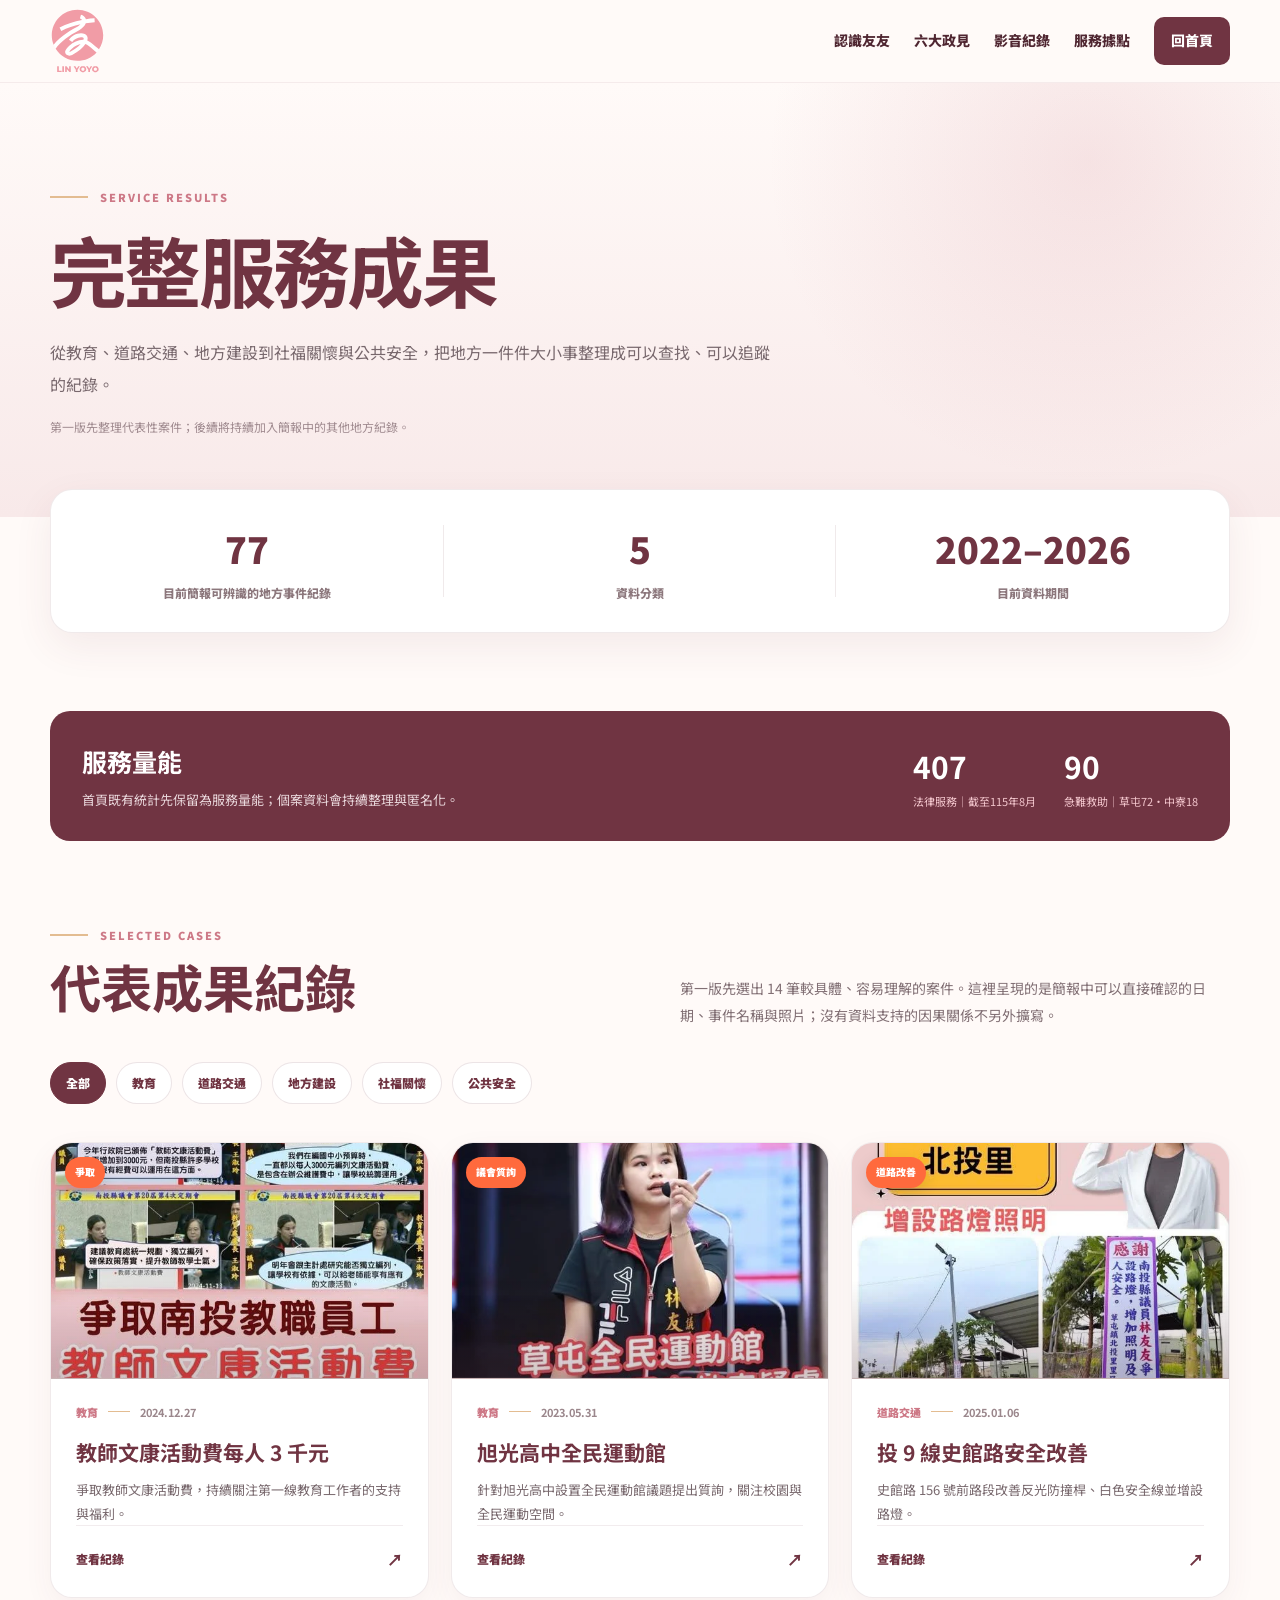
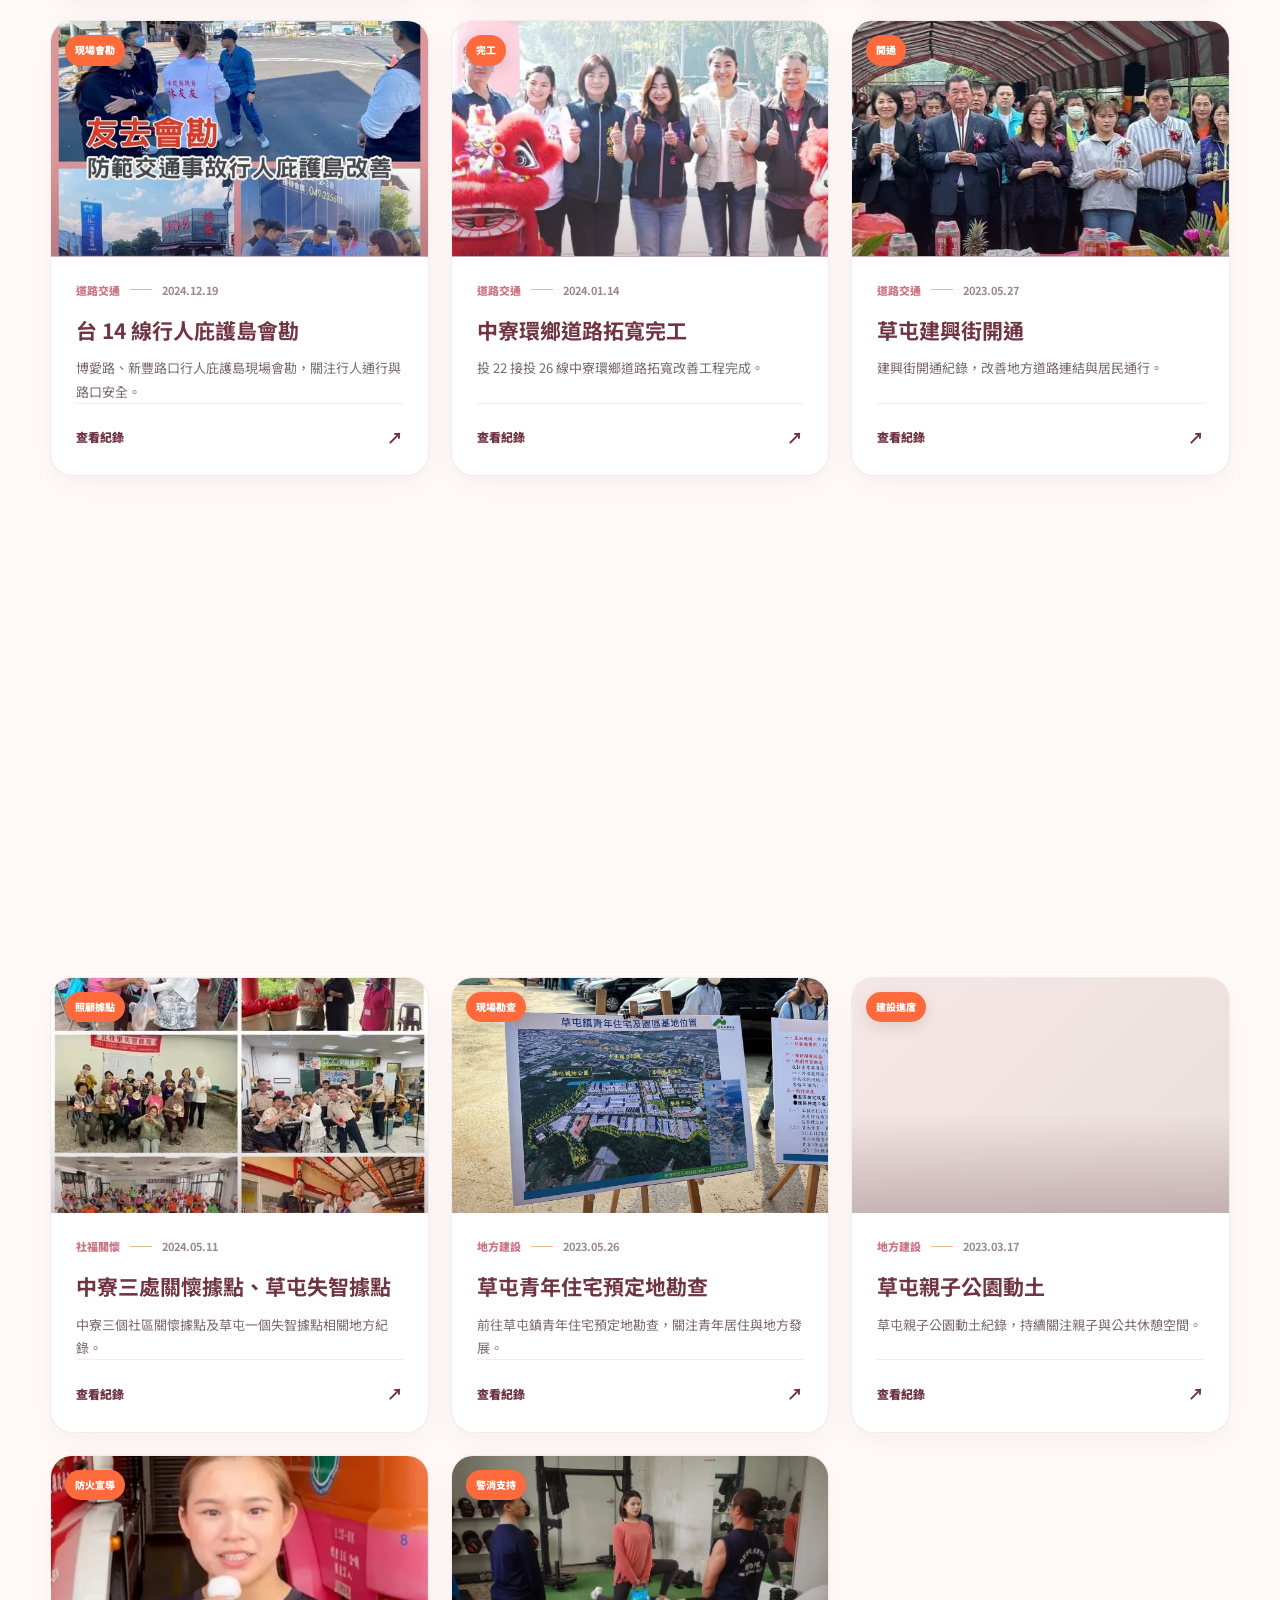
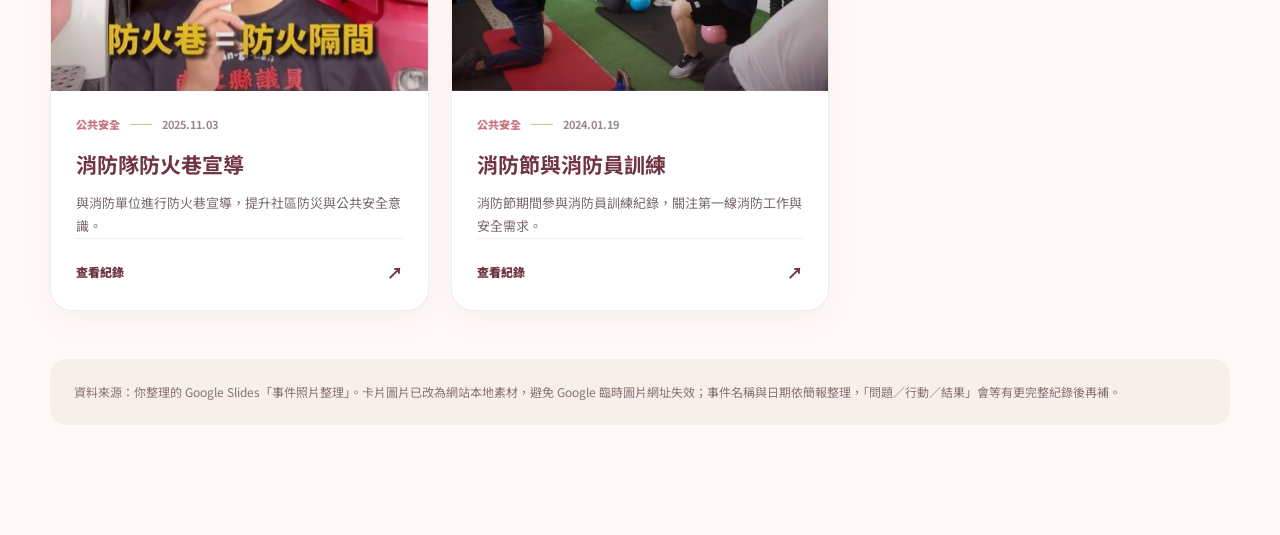
==== results.html @ 20e2d0fe "新增完整服務成果頁並修復成果圖片" ====
<!DOCTYPE html>
<html lang="zh-TW">
<head>
<meta charset="UTF-8">
<meta name="viewport" content="width=device-width, initial-scale=1.0">
<title>林友友｜完整服務成果</title>
<meta name="description" content="林友友草屯・中寮服務成果，整理教育、道路交通、地方建設、社福關懷與公共安全等地方紀錄。">
<link rel="preconnect" href="https://fonts.googleapis.com">
<link rel="preconnect" href="https://fonts.gstatic.com" crossorigin>
<link href="https://fonts.googleapis.com/css2?family=Noto+Sans+TC:wght@400;500;600;700;800;900&display=swap" rel="stylesheet">
<link rel="icon" type="image/svg+xml" href="images/logo-mark.svg">
<style>
:root{--pink:#cd7886;--pink-light:#f5e7e6;--wine:#703442;--wine-dark:#4f2631;--gold:#e3bc91;--paper:#fffaf8;--pop:#ff6a3d;--max:1180px;--border:1px solid rgba(112,52,66,.10);--shadow:0 14px 38px rgba(112,52,66,.08);}
*{box-sizing:border-box;margin:0;padding:0}html{scroll-behavior:smooth}body{font-family:"Noto Sans TC",sans-serif;background:var(--paper);color:var(--wine-dark);line-height:1.65}a{color:inherit;text-decoration:none}img{max-width:100%;display:block}button{font:inherit}
.header{position:sticky;top:0;z-index:50;background:rgba(255,250,248,.94);border-bottom:1px solid rgba(112,52,66,.07);backdrop-filter:blur(14px)}.header-inner{width:min(var(--max),calc(100% - 48px));min-height:82px;margin:auto;display:flex;align-items:center;justify-content:space-between;gap:24px}.logo{width:96px;height:66px;display:flex;align-items:center}.logo img{width:100%;height:100%;object-fit:contain;object-position:left center}.nav{display:flex;align-items:center;gap:24px;font-size:14px;font-weight:800}.nav a:hover{color:var(--pink)}.back-button{padding:12px 17px;border-radius:10px;background:var(--wine);color:#fff!important}
.hero{padding:105px 24px 80px;background:radial-gradient(circle at 85% 18%,rgba(205,120,134,.16),transparent 28%),linear-gradient(180deg,#fffaf8,#f8e9e9)}.hero-inner{width:min(var(--max),100%);margin:auto}.kicker{display:flex;align-items:center;gap:12px;color:var(--pink);font-size:11px;font-weight:900;letter-spacing:.18em}.kicker:before{content:"";width:38px;height:2px;background:var(--gold)}h1{margin-top:22px;color:var(--wine);font-size:clamp(48px,6vw,78px);line-height:1.08;letter-spacing:-.035em}.hero-lead{max-width:720px;margin-top:25px;color:#78686d;font-size:16px;line-height:2}.hero-note{margin-top:17px;color:#a08b90;font-size:12px}
.summary{width:min(var(--max),calc(100% - 48px));margin:-28px auto 0;display:grid;grid-template-columns:repeat(3,1fr);background:#fff;border:var(--border);border-radius:22px;box-shadow:var(--shadow);overflow:hidden}.summary div{padding:29px 26px;text-align:center;position:relative}.summary div:not(:last-child):after{content:"";position:absolute;right:0;top:25%;height:50%;width:1px;background:rgba(112,52,66,.10)}.summary strong{display:block;color:var(--wine);font-size:36px;font-weight:900}.summary span{display:block;margin-top:5px;color:#8c777c;font-size:12px;font-weight:800}
.service-summary{width:min(var(--max),calc(100% - 48px));margin:78px auto 0;padding:30px 32px;display:flex;align-items:center;justify-content:space-between;gap:30px;border-radius:20px;background:#703442;color:#fff}.service-summary h2{font-size:25px}.service-summary p{margin-top:7px;color:#ead8dc;font-size:13px}.service-numbers{display:flex;gap:28px}.service-numbers div{min-width:115px}.service-numbers strong{font-size:30px}.service-numbers span{display:block;color:#f3c6cd;font-size:11px}
.results-section{padding:85px 24px 110px}.results-inner{width:min(var(--max),100%);margin:auto}.section-head{display:flex;align-items:end;justify-content:space-between;gap:35px}.section-head h2{color:var(--wine);font-size:clamp(36px,4vw,52px)}.section-head p{max-width:550px;color:#816f74;font-size:14px;line-height:1.9}.filters{margin-top:34px;display:flex;flex-wrap:wrap;gap:10px}.filter{padding:10px 15px;border:1px solid rgba(112,52,66,.13);border-radius:999px;background:#fff;color:var(--wine);cursor:pointer;font-size:12px;font-weight:900;transition:.2s}.filter:hover,.filter.active{background:var(--wine);border-color:var(--wine);color:#fff}
.results-grid{margin-top:38px;display:grid;grid-template-columns:repeat(3,minmax(0,1fr));gap:22px;align-items:stretch}.results-grid.few{max-width:900px;grid-template-columns:repeat(2,minmax(0,1fr));margin-left:auto;margin-right:auto}.results-grid.single{max-width:520px;grid-template-columns:1fr;margin-left:auto;margin-right:auto}.result-card{overflow:hidden;display:flex;flex-direction:column;border:var(--border);border-radius:22px;background:#fff;box-shadow:0 10px 30px rgba(112,52,66,.055);transition:transform .25s,box-shadow .25s}.result-card:hover{transform:translateY(-5px);box-shadow:0 20px 45px rgba(112,52,66,.11)}.result-card.is-hidden{display:none}.result-media{position:relative;display:block;aspect-ratio:16/10;overflow:hidden;background:linear-gradient(135deg,#f5e7e6,#eadfdb)}.result-media img{width:100%;height:100%;object-fit:cover;object-position:center;transition:transform .35s;will-change:transform}.result-card:hover .result-media img{transform:scale(1.035)}.result-media:after{content:"";position:absolute;inset:58% 0 0;background:linear-gradient(transparent,rgba(79,38,49,.25));pointer-events:none}.result-status{position:absolute;z-index:2;top:14px;left:14px;padding:7px 10px;border-radius:999px;background:var(--pop);box-shadow:0 5px 16px rgba(0,0,0,.10);color:#fff;font-size:10px;font-weight:900}.result-body{display:flex;flex:1;flex-direction:column;padding:24px 25px 25px}.result-meta{display:flex;align-items:center;gap:10px;color:var(--pink);font-size:11px;font-weight:900}.result-meta i{width:22px;height:1px;background:var(--gold)}.result-meta time{color:#9b878c;font-weight:700}.result-body h3{margin-top:16px;color:var(--wine);font-size:21px;line-height:1.45}.result-body p{margin-top:11px;color:#78686d;font-size:13px;line-height:1.8}.result-link{margin-top:auto;padding-top:20px;border-top:1px solid rgba(112,52,66,.09);display:flex;align-items:center;justify-content:space-between;color:var(--wine);font-size:12px;font-weight:900}.result-link span{font-size:16px}
.source-note{margin-top:48px;padding:22px 24px;border-radius:16px;background:#f7efea;color:#877378;font-size:12px;line-height:1.8}.empty{display:none;margin-top:35px;padding:38px;text-align:center;border-radius:18px;background:#f8e9e9;color:var(--wine)}
.reveal{opacity:0;transform:translateY(20px);transition:.65s ease}.reveal.show{opacity:1;transform:none}
@media(max-width:900px){.nav a:not(.back-button){display:none}.results-grid{grid-template-columns:repeat(2,minmax(0,1fr))}.section-head{align-items:start;flex-direction:column}.service-summary{align-items:flex-start;flex-direction:column}}
@media(max-width:640px){.header-inner{width:calc(100% - 32px);min-height:74px}.logo{width:84px;height:58px}.hero{padding:72px 18px 64px}.summary{width:calc(100% - 32px);grid-template-columns:1fr;margin-top:-20px}.summary div{padding:20px}.summary div:not(:last-child):after{top:auto;bottom:0;left:10%;width:80%;height:1px}.summary strong{font-size:31px}.service-summary{width:calc(100% - 32px);margin-top:55px;padding:26px}.service-numbers{width:100%;gap:14px}.service-numbers div{flex:1;min-width:0}.results-section{padding:65px 16px 80px}.filters{overflow-x:auto;flex-wrap:nowrap;padding-bottom:5px}.filter{white-space:nowrap}.results-grid,.results-grid.few,.results-grid.single{max-width:none;grid-template-columns:1fr;gap:18px}.result-media{aspect-ratio:16/10}.result-body p{min-height:0}}
@media(prefers-reduced-motion:reduce){*{scroll-behavior:auto!important}.reveal{opacity:1;transform:none;transition:none}}
</style>
</head>
<body>
<header class="header"><div class="header-inner"><a class="logo" href="index.html"><img src="images/logo-lockup.svg" alt="林友友"></a><nav class="nav"><a href="index.html#about">認識友友</a><a href="index.html#policies">六大政見</a><a href="index.html#videos">影音紀錄</a><a href="index.html#location">服務據點</a><a class="back-button" href="index.html">回首頁</a></nav></div></header>
<main>
<section class="hero"><div class="hero-inner"><div class="kicker">SERVICE RESULTS</div><h1>完整服務成果</h1><p class="hero-lead">從教育、道路交通、地方建設到社福關懷與公共安全，把地方一件件大小事整理成可以查找、可以追蹤的紀錄。</p><p class="hero-note">第一版先整理代表性案件；後續將持續加入簡報中的其他地方紀錄。</p></div></section>
<section class="summary"><div><strong>77</strong><span>目前簡報可辨識的地方事件紀錄</span></div><div><strong>5</strong><span>資料分類</span></div><div><strong>2022–2026</strong><span>目前資料期間</span></div></section>
<section class="service-summary" id="service-summary"><div><h2>服務量能</h2><p>首頁既有統計先保留為服務量能；個案資料會持續整理與匿名化。</p></div><div class="service-numbers"><div><strong>407</strong><span>法律服務｜截至115年8月</span></div><div><strong>90</strong><span>急難救助｜草屯72・中寮18</span></div></div></section>
<section class="results-section"><div class="results-inner"><div class="section-head"><div><div class="kicker">SELECTED CASES</div><h2>代表成果紀錄</h2></div><p>第一版先選出 14 筆較具體、容易理解的案件。這裡呈現的是簡報中可以直接確認的日期、事件名稱與照片；沒有資料支持的因果關係不另外擴寫。</p></div>
<div class="filters" aria-label="成果分類"><button class="filter active" data-filter="all">全部</button><button class="filter" data-filter="education">教育</button><button class="filter" data-filter="traffic">道路交通</button><button class="filter" data-filter="community">地方建設</button><button class="filter" data-filter="welfare">社福關懷</button><button class="filter" data-filter="safety">公共安全</button></div>
<div class="results-grid" id="resultsGrid"><article class="result-card reveal" data-category="education" data-year="2024">
      <a class="result-media" href="https://docs.google.com/presentation/d/1g-yJop0MJ-016TMVCMtaMwFVRsRyuz0Nyq6P430bD00/edit#slide=id.h297d8f27c6d26a8a_0_203" target="_blank" rel="noopener noreferrer" aria-label="查看 教師文康活動費每人 3 千元 原始紀錄">
        <img src="images/results/teacher-welfare.webp" alt="教師文康活動費每人 3 千元" loading="lazy" decoding="async">
        <span class="result-status">爭取</span>
      </a>
      <div class="result-body">
        <div class="result-meta"><span>教育</span><i></i><time>2024.12.27</time></div>
        <h3>教師文康活動費每人 3 千元</h3>
        <p>爭取教師文康活動費，持續關注第一線教育工作者的支持與福利。</p>
        <a class="result-link" href="https://docs.google.com/presentation/d/1g-yJop0MJ-016TMVCMtaMwFVRsRyuz0Nyq6P430bD00/edit#slide=id.h297d8f27c6d26a8a_0_203" target="_blank" rel="noopener noreferrer">查看紀錄 <span>↗</span></a>
      </div>
    </article><article class="result-card reveal" data-category="education" data-year="2023">
      <a class="result-media" href="https://docs.google.com/presentation/d/1g-yJop0MJ-016TMVCMtaMwFVRsRyuz0Nyq6P430bD00/edit#slide=id.had74278fb843c71_1_219" target="_blank" rel="noopener noreferrer" aria-label="查看 旭光高中全民運動館 原始紀錄">
        <img src="images/results/xuguang-sports-center.webp" alt="旭光高中全民運動館" loading="lazy" decoding="async">
        <span class="result-status">議會質詢</span>
      </a>
      <div class="result-body">
        <div class="result-meta"><span>教育</span><i></i><time>2023.05.31</time></div>
        <h3>旭光高中全民運動館</h3>
        <p>針對旭光高中設置全民運動館議題提出質詢，關注校園與全民運動空間。</p>
        <a class="result-link" href="https://docs.google.com/presentation/d/1g-yJop0MJ-016TMVCMtaMwFVRsRyuz0Nyq6P430bD00/edit#slide=id.had74278fb843c71_1_219" target="_blank" rel="noopener noreferrer">查看紀錄 <span>↗</span></a>
      </div>
    </article><article class="result-card reveal" data-category="traffic" data-year="2025">
      <a class="result-media" href="https://docs.google.com/presentation/d/1g-yJop0MJ-016TMVCMtaMwFVRsRyuz0Nyq6P430bD00/edit#slide=id.h297d8f27c6d26a8a_0_195" target="_blank" rel="noopener noreferrer" aria-label="查看 投 9 線史館路安全改善 原始紀錄">
        <img src="images/results/shiguan-road-safety.webp" alt="投 9 線史館路安全改善" loading="lazy" decoding="async">
        <span class="result-status">道路改善</span>
      </a>
      <div class="result-body">
        <div class="result-meta"><span>道路交通</span><i></i><time>2025.01.06</time></div>
        <h3>投 9 線史館路安全改善</h3>
        <p>史館路 156 號前路段改善反光防撞桿、白色安全線並增設路燈。</p>
        <a class="result-link" href="https://docs.google.com/presentation/d/1g-yJop0MJ-016TMVCMtaMwFVRsRyuz0Nyq6P430bD00/edit#slide=id.h297d8f27c6d26a8a_0_195" target="_blank" rel="noopener noreferrer">查看紀錄 <span>↗</span></a>
      </div>
    </article><article class="result-card reveal" data-category="traffic" data-year="2024">
      <a class="result-media" href="https://docs.google.com/presentation/d/1g-yJop0MJ-016TMVCMtaMwFVRsRyuz0Nyq6P430bD00/edit#slide=id.h297d8f27c6d26a8a_0_210" target="_blank" rel="noopener noreferrer" aria-label="查看 台 14 線行人庇護島會勘 原始紀錄">
        <img src="images/results/route14-pedestrian-island.webp" alt="台 14 線行人庇護島會勘" loading="lazy" decoding="async">
        <span class="result-status">現場會勘</span>
      </a>
      <div class="result-body">
        <div class="result-meta"><span>道路交通</span><i></i><time>2024.12.19</time></div>
        <h3>台 14 線行人庇護島會勘</h3>
        <p>博愛路、新豐路口行人庇護島現場會勘，關注行人通行與路口安全。</p>
        <a class="result-link" href="https://docs.google.com/presentation/d/1g-yJop0MJ-016TMVCMtaMwFVRsRyuz0Nyq6P430bD00/edit#slide=id.h297d8f27c6d26a8a_0_210" target="_blank" rel="noopener noreferrer">查看紀錄 <span>↗</span></a>
      </div>
    </article><article class="result-card reveal" data-category="traffic" data-year="2024">
      <a class="result-media" href="https://docs.google.com/presentation/d/1g-yJop0MJ-016TMVCMtaMwFVRsRyuz0Nyq6P430bD00/edit#slide=id.h297d8f27c6d26a8a_0_282" target="_blank" rel="noopener noreferrer" aria-label="查看 中寮環鄉道路拓寬完工 原始紀錄">
        <img src="images/results/zhongliao-ring-road.webp" alt="中寮環鄉道路拓寬完工" loading="lazy" decoding="async">
        <span class="result-status">完工</span>
      </a>
      <div class="result-body">
        <div class="result-meta"><span>道路交通</span><i></i><time>2024.01.14</time></div>
        <h3>中寮環鄉道路拓寬完工</h3>
        <p>投 22 接投 26 線中寮環鄉道路拓寬改善工程完成。</p>
        <a class="result-link" href="https://docs.google.com/presentation/d/1g-yJop0MJ-016TMVCMtaMwFVRsRyuz0Nyq6P430bD00/edit#slide=id.h297d8f27c6d26a8a_0_282" target="_blank" rel="noopener noreferrer">查看紀錄 <span>↗</span></a>
      </div>
    </article><article class="result-card reveal" data-category="traffic" data-year="2023">
      <a class="result-media" href="https://docs.google.com/presentation/d/1g-yJop0MJ-016TMVCMtaMwFVRsRyuz0Nyq6P430bD00/edit#slide=id.had74278fb843c71_1_228" target="_blank" rel="noopener noreferrer" aria-label="查看 草屯建興街開通 原始紀錄">
        <img src="images/results/jianxing-street.webp" alt="草屯建興街開通" loading="lazy" decoding="async">
        <span class="result-status">開通</span>
      </a>
      <div class="result-body">
        <div class="result-meta"><span>道路交通</span><i></i><time>2023.05.27</time></div>
        <h3>草屯建興街開通</h3>
        <p>建興街開通紀錄，改善地方道路連結與居民通行。</p>
        <a class="result-link" href="https://docs.google.com/presentation/d/1g-yJop0MJ-016TMVCMtaMwFVRsRyuz0Nyq6P430bD00/edit#slide=id.had74278fb843c71_1_228" target="_blank" rel="noopener noreferrer">查看紀錄 <span>↗</span></a>
      </div>
    </article><article class="result-card reveal" data-category="community" data-year="2026">
      <a class="result-media" href="https://docs.google.com/presentation/d/1g-yJop0MJ-016TMVCMtaMwFVRsRyuz0Nyq6P430bD00/edit#slide=id.p" target="_blank" rel="noopener noreferrer" aria-label="查看 碧山路保福街路口監視器安裝 原始紀錄">
        <img src="images/results/bishan-baofu-camera.webp" alt="碧山路保福街路口監視器安裝" loading="lazy" decoding="async">
        <span class="result-status">完成</span>
      </a>
      <div class="result-body">
        <div class="result-meta"><span>地方建設</span><i></i><time>2026.10.12</time></div>
        <h3>碧山路保福街路口監視器安裝</h3>
        <p>碧山路、保福街路口完成監視器安裝，補強社區公共安全。</p>
        <a class="result-link" href="https://docs.google.com/presentation/d/1g-yJop0MJ-016TMVCMtaMwFVRsRyuz0Nyq6P430bD00/edit#slide=id.p" target="_blank" rel="noopener noreferrer">查看紀錄 <span>↗</span></a>
      </div>
    </article><article class="result-card reveal" data-category="community" data-year="2026">
      <a class="result-media" href="https://docs.google.com/presentation/d/1g-yJop0MJ-016TMVCMtaMwFVRsRyuz0Nyq6P430bD00/edit#slide=id.h297d8f27c6d26a8a_0_9" target="_blank" rel="noopener noreferrer" aria-label="查看 御史里增設護欄 原始紀錄">
        <img src="images/results/yushi-guardrail.webp" alt="御史里增設護欄" loading="lazy" decoding="async">
        <span class="result-status">安全改善</span>
      </a>
      <div class="result-body">
        <div class="result-meta"><span>地方建設</span><i></i><time>2026.07.16</time></div>
        <h3>御史里增設護欄</h3>
        <p>玉屏路、長壽巷附近增設護欄，改善居民日常通行安全。</p>
        <a class="result-link" href="https://docs.google.com/presentation/d/1g-yJop0MJ-016TMVCMtaMwFVRsRyuz0Nyq6P430bD00/edit#slide=id.h297d8f27c6d26a8a_0_9" target="_blank" rel="noopener noreferrer">查看紀錄 <span>↗</span></a>
      </div>
    </article><article class="result-card reveal" data-category="community" data-year="2025">
      <a class="result-media" href="https://docs.google.com/presentation/d/1g-yJop0MJ-016TMVCMtaMwFVRsRyuz0Nyq6P430bD00/edit#slide=id.h297d8f27c6d26a8a_0_80" target="_blank" rel="noopener noreferrer" aria-label="查看 復興里碧山路巷道路面鋪平 原始紀錄">
        <img src="images/results/fuxing-road-surface.webp" alt="復興里碧山路巷道路面鋪平" loading="lazy" decoding="async">
        <span class="result-status">路面改善</span>
      </a>
      <div class="result-body">
        <div class="result-meta"><span>地方建設</span><i></i><time>2025.04.22</time></div>
        <h3>復興里碧山路巷道路面鋪平</h3>
        <p>碧山路 747-1 號至 40 號巷道路面鋪平，改善巷道通行品質。</p>
        <a class="result-link" href="https://docs.google.com/presentation/d/1g-yJop0MJ-016TMVCMtaMwFVRsRyuz0Nyq6P430bD00/edit#slide=id.h297d8f27c6d26a8a_0_80" target="_blank" rel="noopener noreferrer">查看紀錄 <span>↗</span></a>
      </div>
    </article><article class="result-card reveal" data-category="welfare" data-year="2024">
      <a class="result-media" href="https://docs.google.com/presentation/d/1g-yJop0MJ-016TMVCMtaMwFVRsRyuz0Nyq6P430bD00/edit#slide=id.h297d8f27c6d26a8a_0_242" target="_blank" rel="noopener noreferrer" aria-label="查看 中寮三處關懷據點、草屯失智據點 原始紀錄">
        <img src="images/results/care-dementia-sites.webp" alt="中寮三處關懷據點、草屯失智據點" loading="lazy" decoding="async">
        <span class="result-status">照顧據點</span>
      </a>
      <div class="result-body">
        <div class="result-meta"><span>社福關懷</span><i></i><time>2024.05.11</time></div>
        <h3>中寮三處關懷據點、草屯失智據點</h3>
        <p>中寮三個社區關懷據點及草屯一個失智據點相關地方紀錄。</p>
        <a class="result-link" href="https://docs.google.com/presentation/d/1g-yJop0MJ-016TMVCMtaMwFVRsRyuz0Nyq6P430bD00/edit#slide=id.h297d8f27c6d26a8a_0_242" target="_blank" rel="noopener noreferrer">查看紀錄 <span>↗</span></a>
      </div>
    </article><article class="result-card reveal" data-category="community" data-year="2023">
      <a class="result-media" href="https://docs.google.com/presentation/d/1g-yJop0MJ-016TMVCMtaMwFVRsRyuz0Nyq6P430bD00/edit#slide=id.had74278fb843c71_1_237" target="_blank" rel="noopener noreferrer" aria-label="查看 草屯青年住宅預定地勘查 原始紀錄">
        <img src="images/results/youth-housing-site.webp" alt="草屯青年住宅預定地勘查" loading="lazy" decoding="async">
        <span class="result-status">現場勘查</span>
      </a>
      <div class="result-body">
        <div class="result-meta"><span>地方建設</span><i></i><time>2023.05.26</time></div>
        <h3>草屯青年住宅預定地勘查</h3>
        <p>前往草屯鎮青年住宅預定地勘查，關注青年居住與地方發展。</p>
        <a class="result-link" href="https://docs.google.com/presentation/d/1g-yJop0MJ-016TMVCMtaMwFVRsRyuz0Nyq6P430bD00/edit#slide=id.had74278fb843c71_1_237" target="_blank" rel="noopener noreferrer">查看紀錄 <span>↗</span></a>
      </div>
    </article><article class="result-card reveal" data-category="community" data-year="2023">
      <a class="result-media" href="https://docs.google.com/presentation/d/1g-yJop0MJ-016TMVCMtaMwFVRsRyuz0Nyq6P430bD00/edit#slide=id.had74278fb843c71_1_329" target="_blank" rel="noopener noreferrer" aria-label="查看 草屯親子公園動土 原始紀錄">
        <img src="images/results/family-park.webp" alt="草屯親子公園動土" loading="lazy" decoding="async">
        <span class="result-status">建設進度</span>
      </a>
      <div class="result-body">
        <div class="result-meta"><span>地方建設</span><i></i><time>2023.03.17</time></div>
        <h3>草屯親子公園動土</h3>
        <p>草屯親子公園動土紀錄，持續關注親子與公共休憩空間。</p>
        <a class="result-link" href="https://docs.google.com/presentation/d/1g-yJop0MJ-016TMVCMtaMwFVRsRyuz0Nyq6P430bD00/edit#slide=id.had74278fb843c71_1_329" target="_blank" rel="noopener noreferrer">查看紀錄 <span>↗</span></a>
      </div>
    </article><article class="result-card reveal" data-category="safety" data-year="2025">
      <a class="result-media" href="https://docs.google.com/presentation/d/1g-yJop0MJ-016TMVCMtaMwFVRsRyuz0Nyq6P430bD00/edit#slide=id.h297d8f27c6d26a8a_0_142" target="_blank" rel="noopener noreferrer" aria-label="查看 消防隊防火巷宣導 原始紀錄">
        <img src="images/results/fire-lane-awareness.webp" alt="消防隊防火巷宣導" loading="lazy" decoding="async">
        <span class="result-status">防火宣導</span>
      </a>
      <div class="result-body">
        <div class="result-meta"><span>公共安全</span><i></i><time>2025.11.03</time></div>
        <h3>消防隊防火巷宣導</h3>
        <p>與消防單位進行防火巷宣導，提升社區防災與公共安全意識。</p>
        <a class="result-link" href="https://docs.google.com/presentation/d/1g-yJop0MJ-016TMVCMtaMwFVRsRyuz0Nyq6P430bD00/edit#slide=id.h297d8f27c6d26a8a_0_142" target="_blank" rel="noopener noreferrer">查看紀錄 <span>↗</span></a>
      </div>
    </article><article class="result-card reveal" data-category="safety" data-year="2024">
      <a class="result-media" href="https://docs.google.com/presentation/d/1g-yJop0MJ-016TMVCMtaMwFVRsRyuz0Nyq6P430bD00/edit#slide=id.h297d8f27c6d26a8a_0_275" target="_blank" rel="noopener noreferrer" aria-label="查看 消防節與消防員訓練 原始紀錄">
        <img src="images/results/firefighter-training.webp" alt="消防節與消防員訓練" loading="lazy" decoding="async">
        <span class="result-status">警消支持</span>
      </a>
      <div class="result-body">
        <div class="result-meta"><span>公共安全</span><i></i><time>2024.01.19</time></div>
        <h3>消防節與消防員訓練</h3>
        <p>消防節期間參與消防員訓練紀錄，關注第一線消防工作與安全需求。</p>
        <a class="result-link" href="https://docs.google.com/presentation/d/1g-yJop0MJ-016TMVCMtaMwFVRsRyuz0Nyq6P430bD00/edit#slide=id.h297d8f27c6d26a8a_0_275" target="_blank" rel="noopener noreferrer">查看紀錄 <span>↗</span></a>
      </div>
    </article></div><div class="empty" id="emptyState">這個分類目前尚未整理代表案例。</div><div class="source-note">資料來源：你整理的 Google Slides「事件照片整理」。卡片圖片已改為網站本地素材，避免 Google 臨時圖片網址失效；事件名稱與日期依簡報整理，「問題／行動／結果」會等有更完整紀錄後再補。</div></div></section>
</main>
<script>
const buttons=[...document.querySelectorAll('.filter')];const cards=[...document.querySelectorAll('.result-card')];const empty=document.getElementById('emptyState');function applyFilter(filter){let count=0;cards.forEach(card=>{const show=filter==='all'||card.dataset.category===filter;card.classList.toggle('is-hidden',!show);if(show)count++;});const grid=document.getElementById('resultsGrid');grid.classList.toggle('few',count===2);grid.classList.toggle('single',count===1);empty.style.display=count?'none':'block';buttons.forEach(b=>b.classList.toggle('active',b.dataset.filter===filter));}buttons.forEach(btn=>btn.addEventListener('click',()=>{const f=btn.dataset.filter;applyFilter(f);const u=new URL(location.href);if(f==='all')u.searchParams.delete('category');else u.searchParams.set('category',f);history.replaceState(null,'',u);}));const initial=new URLSearchParams(location.search).get('category')||'all';if(buttons.some(b=>b.dataset.filter===initial))applyFilter(initial);else applyFilter('all');const ob=new IntersectionObserver(es=>es.forEach(e=>{if(e.isIntersecting){e.target.classList.add('show');ob.unobserve(e.target)}}),{threshold:.08});document.querySelectorAll('.reveal').forEach(el=>ob.observe(el));
</script>
</body></html>
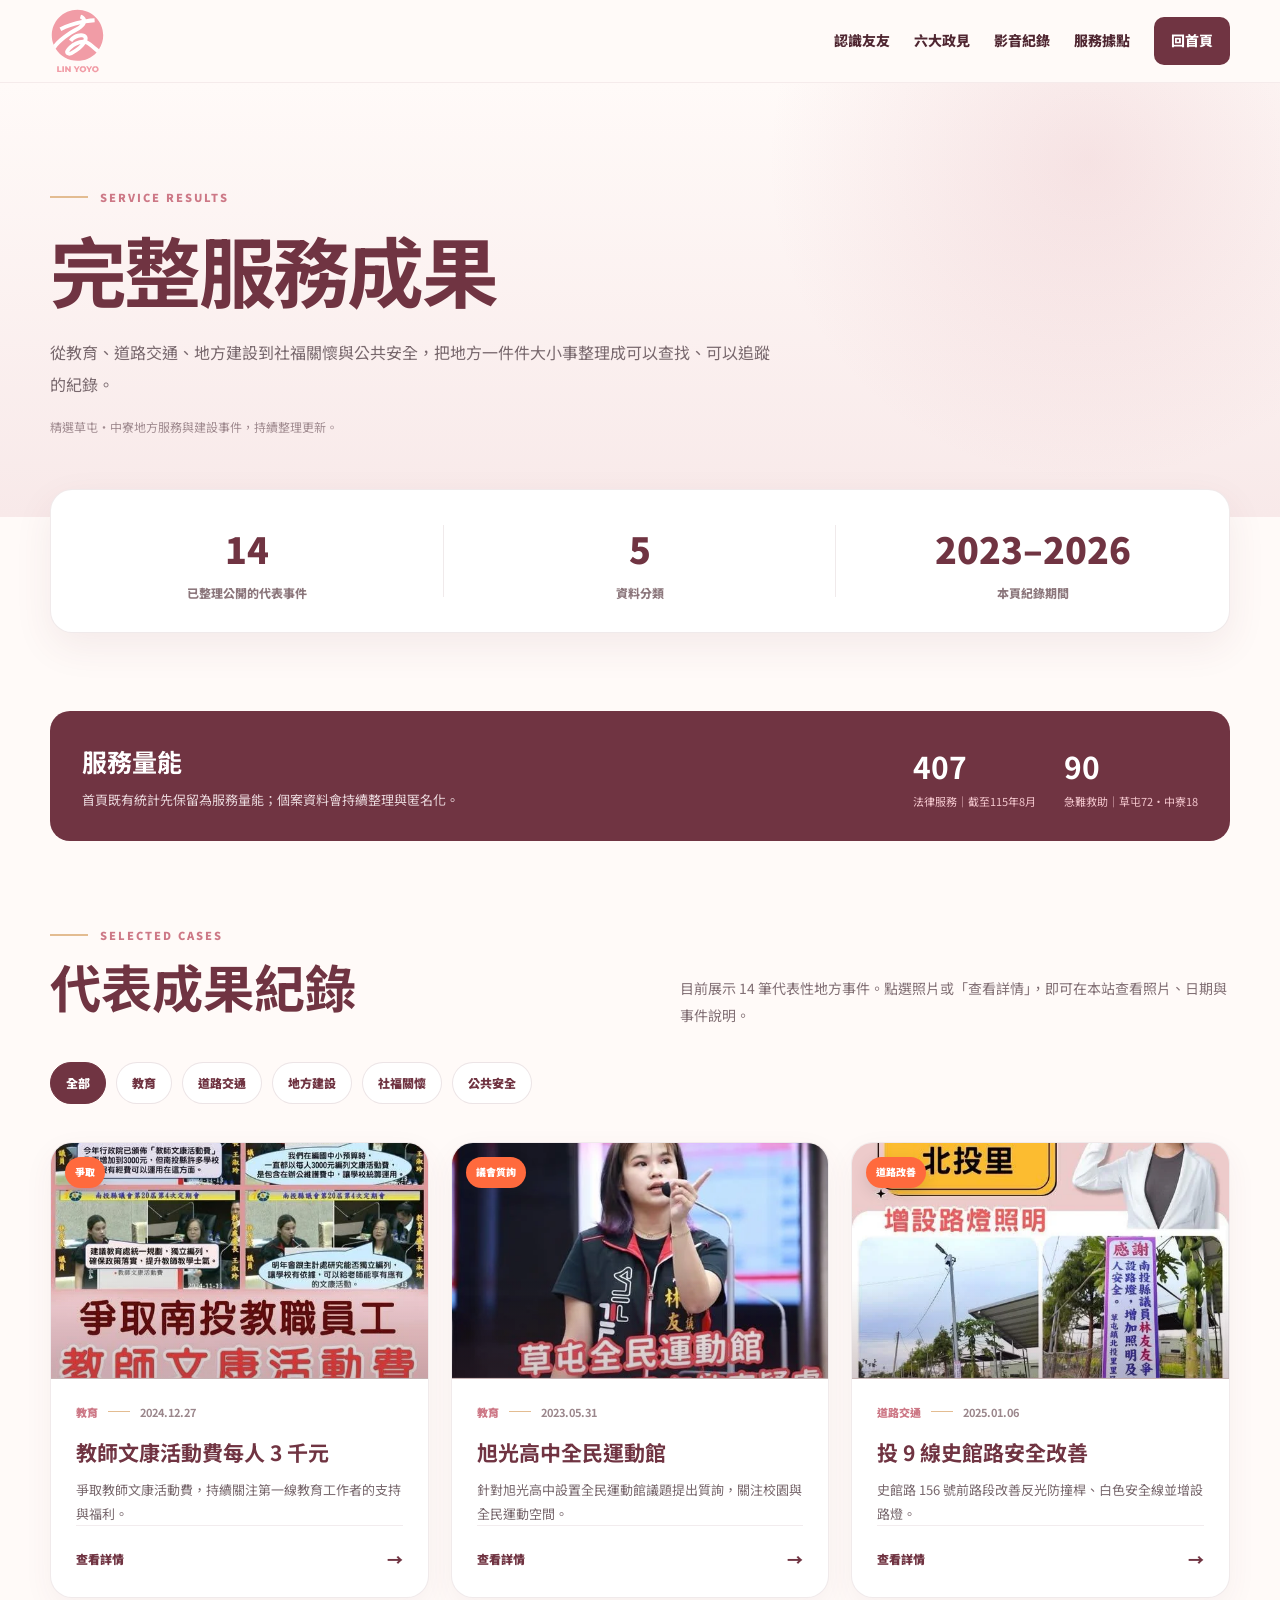
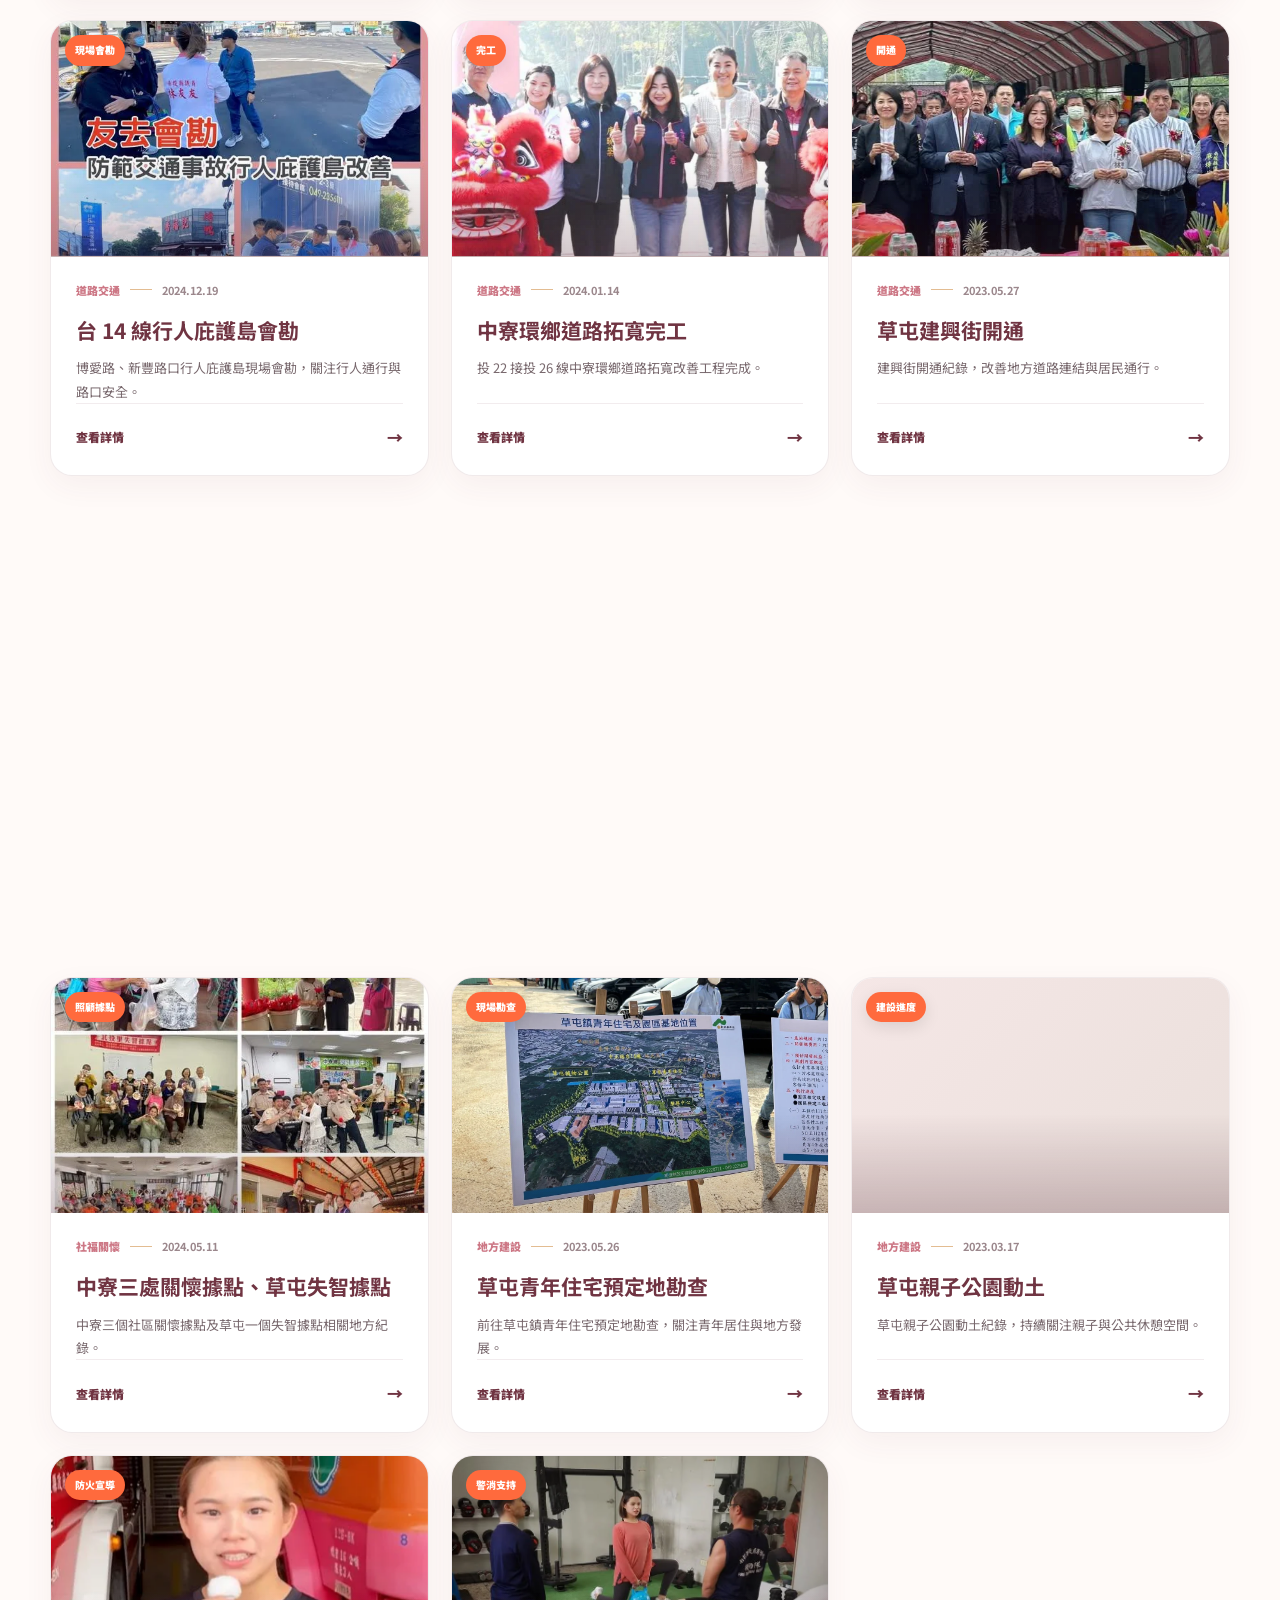
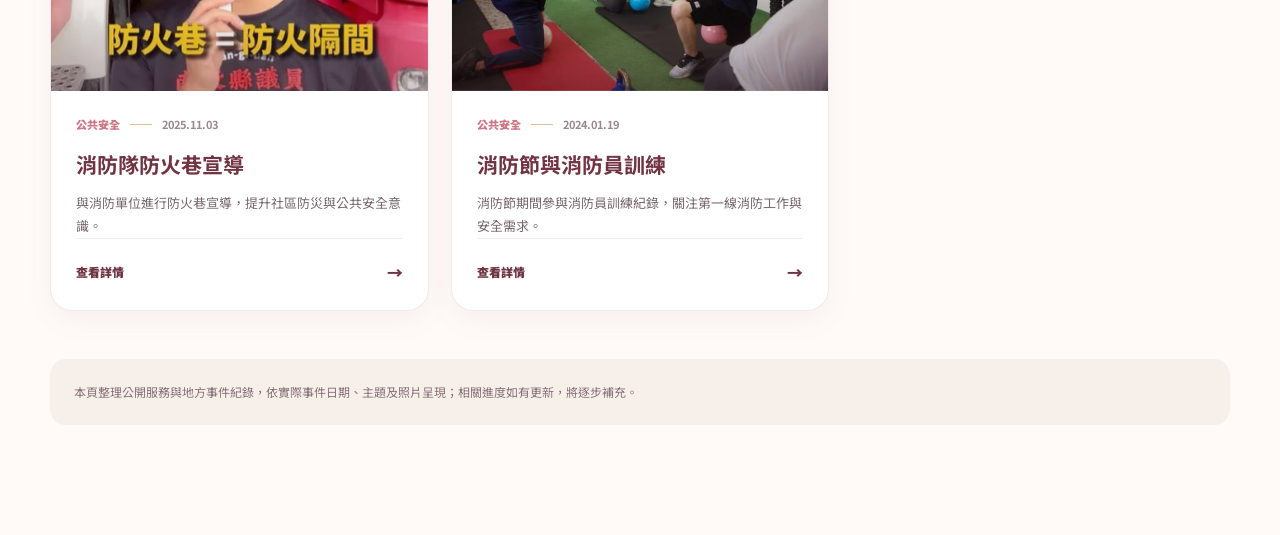
==== commit 99b6fb88: "服務成果改為站內閱讀並修正手機照片" ====
--- a/results.html
+++ b/results.html
@@ -23,18 +23,46 @@
 @media(max-width:900px){.nav a:not(.back-button){display:none}.results-grid{grid-template-columns:repeat(2,minmax(0,1fr))}.section-head{align-items:start;flex-direction:column}.service-summary{align-items:flex-start;flex-direction:column}}
 @media(max-width:640px){.header-inner{width:calc(100% - 32px);min-height:74px}.logo{width:84px;height:58px}.hero{padding:72px 18px 64px}.summary{width:calc(100% - 32px);grid-template-columns:1fr;margin-top:-20px}.summary div{padding:20px}.summary div:not(:last-child):after{top:auto;bottom:0;left:10%;width:80%;height:1px}.summary strong{font-size:31px}.service-summary{width:calc(100% - 32px);margin-top:55px;padding:26px}.service-numbers{width:100%;gap:14px}.service-numbers div{flex:1;min-width:0}.results-section{padding:65px 16px 80px}.filters{overflow-x:auto;flex-wrap:nowrap;padding-bottom:5px}.filter{white-space:nowrap}.results-grid,.results-grid.few,.results-grid.single{max-width:none;grid-template-columns:1fr;gap:18px}.result-media{aspect-ratio:16/10}.result-body p{min-height:0}}
 @media(prefers-reduced-motion:reduce){*{scroll-behavior:auto!important}.reveal{opacity:1;transform:none;transition:none}}
+
+/* V5.3｜站內成果詳細視窗（手機與桌機共用） */
+.case-dialog{width:min(960px,calc(100% - 32px));max-width:none;max-height:min(90dvh,940px);padding:0;margin:auto;border:0;border-radius:25px;background:#fff;box-shadow:0 26px 85px rgba(31,19,24,.25);overflow:auto;color:var(--wine-dark)}
+.case-dialog::backdrop{background:rgba(27,15,19,.68);backdrop-filter:blur(3px)}
+.case-dialog-layout{position:relative;display:grid;grid-template-columns:1fr 1fr;min-height:440px}
+.case-close{position:absolute;top:15px;right:15px;z-index:2;width:42px;height:42px;border:0;border-radius:50%;background:rgba(255,255,255,.95);color:var(--wine);font-size:28px;cursor:pointer;box-shadow:0 7px 20px rgba(0,0,0,.1)}
+.case-detail-media{min-height:420px;background:#f4e7e7}
+.case-detail-media img{width:100%;height:100%;object-fit:contain;object-position:center}
+.case-detail-body{padding:64px 40px 42px;display:flex;flex-direction:column;align-items:flex-start}
+.case-detail-kicker{color:var(--pink);font-weight:900;font-size:11px;letter-spacing:.12em}
+.case-detail-meta{display:flex;gap:10px;align-items:center;margin-top:23px;color:#9e737e;font-size:12px;font-weight:800}
+.case-detail-body h2{margin-top:12px;font-size:clamp(25px,3vw,35px);line-height:1.45;color:var(--wine)}
+.case-detail-body>p#caseDescription{margin-top:22px;font-size:15px;line-height:2;color:#6f6265}
+.case-detail-footnote{margin-top:26px;color:#a18d91;font-size:12px;line-height:1.85}
+.case-return{margin-top:auto;padding:12px 19px;border:0;border-radius:10px;background:var(--wine);color:#fff;font-weight:800;cursor:pointer}
+body:has(.case-dialog[open]){overflow:hidden}
+@media(max-width:700px){
+  .case-dialog{width:calc(100% - 20px);max-height:94dvh;border-radius:20px}
+  .case-dialog-layout{display:block;min-height:0}
+  .case-detail-media{min-height:0;aspect-ratio:4/3}
+  .case-detail-media img{object-fit:contain}
+  .case-detail-body{padding:27px 23px 30px}
+  .case-detail-meta{margin-top:15px}
+  .case-detail-body h2{font-size:25px}
+  .case-return{margin-top:25px;width:100%}
+  .case-close{top:9px;right:9px}
+}
+
 </style>
 </head>
 <body>
 <header class="header"><div class="header-inner"><a class="logo" href="index.html"><img src="images/logo-lockup.svg" alt="林友友"></a><nav class="nav"><a href="index.html#about">認識友友</a><a href="index.html#policies">六大政見</a><a href="index.html#videos">影音紀錄</a><a href="index.html#location">服務據點</a><a class="back-button" href="index.html">回首頁</a></nav></div></header>
 <main>
-<section class="hero"><div class="hero-inner"><div class="kicker">SERVICE RESULTS</div><h1>完整服務成果</h1><p class="hero-lead">從教育、道路交通、地方建設到社福關懷與公共安全，把地方一件件大小事整理成可以查找、可以追蹤的紀錄。</p><p class="hero-note">第一版先整理代表性案件；後續將持續加入簡報中的其他地方紀錄。</p></div></section>
-<section class="summary"><div><strong>77</strong><span>目前簡報可辨識的地方事件紀錄</span></div><div><strong>5</strong><span>資料分類</span></div><div><strong>2022–2026</strong><span>目前資料期間</span></div></section>
+<section class="hero"><div class="hero-inner"><div class="kicker">SERVICE RESULTS</div><h1>完整服務成果</h1><p class="hero-lead">從教育、道路交通、地方建設到社福關懷與公共安全，把地方一件件大小事整理成可以查找、可以追蹤的紀錄。</p><p class="hero-note">精選草屯・中寮地方服務與建設事件，持續整理更新。</p></div></section>
+<section class="summary"><div><strong>14</strong><span>已整理公開的代表事件</span></div><div><strong>5</strong><span>資料分類</span></div><div><strong>2023–2026</strong><span>本頁紀錄期間</span></div></section>
 <section class="service-summary" id="service-summary"><div><h2>服務量能</h2><p>首頁既有統計先保留為服務量能；個案資料會持續整理與匿名化。</p></div><div class="service-numbers"><div><strong>407</strong><span>法律服務｜截至115年8月</span></div><div><strong>90</strong><span>急難救助｜草屯72・中寮18</span></div></div></section>
-<section class="results-section"><div class="results-inner"><div class="section-head"><div><div class="kicker">SELECTED CASES</div><h2>代表成果紀錄</h2></div><p>第一版先選出 14 筆較具體、容易理解的案件。這裡呈現的是簡報中可以直接確認的日期、事件名稱與照片；沒有資料支持的因果關係不另外擴寫。</p></div>
+<section class="results-section" id="results"><div class="results-inner"><div class="section-head"><div><div class="kicker">SELECTED CASES</div><h2>代表成果紀錄</h2></div><p>目前展示 14 筆代表性地方事件。點選照片或「查看詳情」，即可在本站查看照片、日期與事件說明。</p></div>
 <div class="filters" aria-label="成果分類"><button class="filter active" data-filter="all">全部</button><button class="filter" data-filter="education">教育</button><button class="filter" data-filter="traffic">道路交通</button><button class="filter" data-filter="community">地方建設</button><button class="filter" data-filter="welfare">社福關懷</button><button class="filter" data-filter="safety">公共安全</button></div>
-<div class="results-grid" id="resultsGrid"><article class="result-card reveal" data-category="education" data-year="2024">
-      <a class="result-media" href="https://docs.google.com/presentation/d/1g-yJop0MJ-016TMVCMtaMwFVRsRyuz0Nyq6P430bD00/edit#slide=id.h297d8f27c6d26a8a_0_203" target="_blank" rel="noopener noreferrer" aria-label="查看 教師文康活動費每人 3 千元 原始紀錄">
+<div class="results-grid" id="resultsGrid"><article class="result-card reveal" data-case="case-01" data-category="education" data-year="2024">
+      <a class="result-media" href="results.html?case=case-01#results" data-open-case="case-01" aria-label="查看 教師文康活動費每人 3 千元 詳情">
         <img src="images/results/teacher-welfare.webp" alt="教師文康活動費每人 3 千元" loading="lazy" decoding="async">
         <span class="result-status">爭取</span>
       </a>
@@ -42,10 +70,10 @@
         <div class="result-meta"><span>教育</span><i></i><time>2024.12.27</time></div>
         <h3>教師文康活動費每人 3 千元</h3>
         <p>爭取教師文康活動費，持續關注第一線教育工作者的支持與福利。</p>
-        <a class="result-link" href="https://docs.google.com/presentation/d/1g-yJop0MJ-016TMVCMtaMwFVRsRyuz0Nyq6P430bD00/edit#slide=id.h297d8f27c6d26a8a_0_203" target="_blank" rel="noopener noreferrer">查看紀錄 <span>↗</span></a>
-      </div>
-    </article><article class="result-card reveal" data-category="education" data-year="2023">
-      <a class="result-media" href="https://docs.google.com/presentation/d/1g-yJop0MJ-016TMVCMtaMwFVRsRyuz0Nyq6P430bD00/edit#slide=id.had74278fb843c71_1_219" target="_blank" rel="noopener noreferrer" aria-label="查看 旭光高中全民運動館 原始紀錄">
+        <a class="result-link" href="results.html?case=case-01#results" data-open-case="case-01">查看詳情 <span>→</span></a>
+      </div>
+    </article><article class="result-card reveal" data-case="case-02" data-category="education" data-year="2023">
+      <a class="result-media" href="results.html?case=case-02#results" data-open-case="case-02" aria-label="查看 旭光高中全民運動館 詳情">
         <img src="images/results/xuguang-sports-center.webp" alt="旭光高中全民運動館" loading="lazy" decoding="async">
         <span class="result-status">議會質詢</span>
       </a>
@@ -53,10 +81,10 @@
         <div class="result-meta"><span>教育</span><i></i><time>2023.05.31</time></div>
         <h3>旭光高中全民運動館</h3>
         <p>針對旭光高中設置全民運動館議題提出質詢，關注校園與全民運動空間。</p>
-        <a class="result-link" href="https://docs.google.com/presentation/d/1g-yJop0MJ-016TMVCMtaMwFVRsRyuz0Nyq6P430bD00/edit#slide=id.had74278fb843c71_1_219" target="_blank" rel="noopener noreferrer">查看紀錄 <span>↗</span></a>
-      </div>
-    </article><article class="result-card reveal" data-category="traffic" data-year="2025">
-      <a class="result-media" href="https://docs.google.com/presentation/d/1g-yJop0MJ-016TMVCMtaMwFVRsRyuz0Nyq6P430bD00/edit#slide=id.h297d8f27c6d26a8a_0_195" target="_blank" rel="noopener noreferrer" aria-label="查看 投 9 線史館路安全改善 原始紀錄">
+        <a class="result-link" href="results.html?case=case-02#results" data-open-case="case-02">查看詳情 <span>→</span></a>
+      </div>
+    </article><article class="result-card reveal" data-case="case-03" data-category="traffic" data-year="2025">
+      <a class="result-media" href="results.html?case=case-03#results" data-open-case="case-03" aria-label="查看 投 9 線史館路安全改善 詳情">
         <img src="images/results/shiguan-road-safety.webp" alt="投 9 線史館路安全改善" loading="lazy" decoding="async">
         <span class="result-status">道路改善</span>
       </a>
@@ -64,10 +92,10 @@
         <div class="result-meta"><span>道路交通</span><i></i><time>2025.01.06</time></div>
         <h3>投 9 線史館路安全改善</h3>
         <p>史館路 156 號前路段改善反光防撞桿、白色安全線並增設路燈。</p>
-        <a class="result-link" href="https://docs.google.com/presentation/d/1g-yJop0MJ-016TMVCMtaMwFVRsRyuz0Nyq6P430bD00/edit#slide=id.h297d8f27c6d26a8a_0_195" target="_blank" rel="noopener noreferrer">查看紀錄 <span>↗</span></a>
-      </div>
-    </article><article class="result-card reveal" data-category="traffic" data-year="2024">
-      <a class="result-media" href="https://docs.google.com/presentation/d/1g-yJop0MJ-016TMVCMtaMwFVRsRyuz0Nyq6P430bD00/edit#slide=id.h297d8f27c6d26a8a_0_210" target="_blank" rel="noopener noreferrer" aria-label="查看 台 14 線行人庇護島會勘 原始紀錄">
+        <a class="result-link" href="results.html?case=case-03#results" data-open-case="case-03">查看詳情 <span>→</span></a>
+      </div>
+    </article><article class="result-card reveal" data-case="case-04" data-category="traffic" data-year="2024">
+      <a class="result-media" href="results.html?case=case-04#results" data-open-case="case-04" aria-label="查看 台 14 線行人庇護島會勘 詳情">
         <img src="images/results/route14-pedestrian-island.webp" alt="台 14 線行人庇護島會勘" loading="lazy" decoding="async">
         <span class="result-status">現場會勘</span>
       </a>
@@ -75,10 +103,10 @@
         <div class="result-meta"><span>道路交通</span><i></i><time>2024.12.19</time></div>
         <h3>台 14 線行人庇護島會勘</h3>
         <p>博愛路、新豐路口行人庇護島現場會勘，關注行人通行與路口安全。</p>
-        <a class="result-link" href="https://docs.google.com/presentation/d/1g-yJop0MJ-016TMVCMtaMwFVRsRyuz0Nyq6P430bD00/edit#slide=id.h297d8f27c6d26a8a_0_210" target="_blank" rel="noopener noreferrer">查看紀錄 <span>↗</span></a>
-      </div>
-    </article><article class="result-card reveal" data-category="traffic" data-year="2024">
-      <a class="result-media" href="https://docs.google.com/presentation/d/1g-yJop0MJ-016TMVCMtaMwFVRsRyuz0Nyq6P430bD00/edit#slide=id.h297d8f27c6d26a8a_0_282" target="_blank" rel="noopener noreferrer" aria-label="查看 中寮環鄉道路拓寬完工 原始紀錄">
+        <a class="result-link" href="results.html?case=case-04#results" data-open-case="case-04">查看詳情 <span>→</span></a>
+      </div>
+    </article><article class="result-card reveal" data-case="case-05" data-category="traffic" data-year="2024">
+      <a class="result-media" href="results.html?case=case-05#results" data-open-case="case-05" aria-label="查看 中寮環鄉道路拓寬完工 詳情">
         <img src="images/results/zhongliao-ring-road.webp" alt="中寮環鄉道路拓寬完工" loading="lazy" decoding="async">
         <span class="result-status">完工</span>
       </a>
@@ -86,10 +114,10 @@
         <div class="result-meta"><span>道路交通</span><i></i><time>2024.01.14</time></div>
         <h3>中寮環鄉道路拓寬完工</h3>
         <p>投 22 接投 26 線中寮環鄉道路拓寬改善工程完成。</p>
-        <a class="result-link" href="https://docs.google.com/presentation/d/1g-yJop0MJ-016TMVCMtaMwFVRsRyuz0Nyq6P430bD00/edit#slide=id.h297d8f27c6d26a8a_0_282" target="_blank" rel="noopener noreferrer">查看紀錄 <span>↗</span></a>
-      </div>
-    </article><article class="result-card reveal" data-category="traffic" data-year="2023">
-      <a class="result-media" href="https://docs.google.com/presentation/d/1g-yJop0MJ-016TMVCMtaMwFVRsRyuz0Nyq6P430bD00/edit#slide=id.had74278fb843c71_1_228" target="_blank" rel="noopener noreferrer" aria-label="查看 草屯建興街開通 原始紀錄">
+        <a class="result-link" href="results.html?case=case-05#results" data-open-case="case-05">查看詳情 <span>→</span></a>
+      </div>
+    </article><article class="result-card reveal" data-case="case-06" data-category="traffic" data-year="2023">
+      <a class="result-media" href="results.html?case=case-06#results" data-open-case="case-06" aria-label="查看 草屯建興街開通 詳情">
         <img src="images/results/jianxing-street.webp" alt="草屯建興街開通" loading="lazy" decoding="async">
         <span class="result-status">開通</span>
       </a>
@@ -97,10 +125,10 @@
         <div class="result-meta"><span>道路交通</span><i></i><time>2023.05.27</time></div>
         <h3>草屯建興街開通</h3>
         <p>建興街開通紀錄，改善地方道路連結與居民通行。</p>
-        <a class="result-link" href="https://docs.google.com/presentation/d/1g-yJop0MJ-016TMVCMtaMwFVRsRyuz0Nyq6P430bD00/edit#slide=id.had74278fb843c71_1_228" target="_blank" rel="noopener noreferrer">查看紀錄 <span>↗</span></a>
-      </div>
-    </article><article class="result-card reveal" data-category="community" data-year="2026">
-      <a class="result-media" href="https://docs.google.com/presentation/d/1g-yJop0MJ-016TMVCMtaMwFVRsRyuz0Nyq6P430bD00/edit#slide=id.p" target="_blank" rel="noopener noreferrer" aria-label="查看 碧山路保福街路口監視器安裝 原始紀錄">
+        <a class="result-link" href="results.html?case=case-06#results" data-open-case="case-06">查看詳情 <span>→</span></a>
+      </div>
+    </article><article class="result-card reveal" data-case="case-07" data-category="community" data-year="2026">
+      <a class="result-media" href="results.html?case=case-07#results" data-open-case="case-07" aria-label="查看 碧山路保福街路口監視器安裝 詳情">
         <img src="images/results/bishan-baofu-camera.webp" alt="碧山路保福街路口監視器安裝" loading="lazy" decoding="async">
         <span class="result-status">完成</span>
       </a>
@@ -108,10 +136,10 @@
         <div class="result-meta"><span>地方建設</span><i></i><time>2026.10.12</time></div>
         <h3>碧山路保福街路口監視器安裝</h3>
         <p>碧山路、保福街路口完成監視器安裝，補強社區公共安全。</p>
-        <a class="result-link" href="https://docs.google.com/presentation/d/1g-yJop0MJ-016TMVCMtaMwFVRsRyuz0Nyq6P430bD00/edit#slide=id.p" target="_blank" rel="noopener noreferrer">查看紀錄 <span>↗</span></a>
-      </div>
-    </article><article class="result-card reveal" data-category="community" data-year="2026">
-      <a class="result-media" href="https://docs.google.com/presentation/d/1g-yJop0MJ-016TMVCMtaMwFVRsRyuz0Nyq6P430bD00/edit#slide=id.h297d8f27c6d26a8a_0_9" target="_blank" rel="noopener noreferrer" aria-label="查看 御史里增設護欄 原始紀錄">
+        <a class="result-link" href="results.html?case=case-07#results" data-open-case="case-07">查看詳情 <span>→</span></a>
+      </div>
+    </article><article class="result-card reveal" data-case="case-08" data-category="community" data-year="2026">
+      <a class="result-media" href="results.html?case=case-08#results" data-open-case="case-08" aria-label="查看 御史里增設護欄 詳情">
         <img src="images/results/yushi-guardrail.webp" alt="御史里增設護欄" loading="lazy" decoding="async">
         <span class="result-status">安全改善</span>
       </a>
@@ -119,10 +147,10 @@
         <div class="result-meta"><span>地方建設</span><i></i><time>2026.07.16</time></div>
         <h3>御史里增設護欄</h3>
         <p>玉屏路、長壽巷附近增設護欄，改善居民日常通行安全。</p>
-        <a class="result-link" href="https://docs.google.com/presentation/d/1g-yJop0MJ-016TMVCMtaMwFVRsRyuz0Nyq6P430bD00/edit#slide=id.h297d8f27c6d26a8a_0_9" target="_blank" rel="noopener noreferrer">查看紀錄 <span>↗</span></a>
-      </div>
-    </article><article class="result-card reveal" data-category="community" data-year="2025">
-      <a class="result-media" href="https://docs.google.com/presentation/d/1g-yJop0MJ-016TMVCMtaMwFVRsRyuz0Nyq6P430bD00/edit#slide=id.h297d8f27c6d26a8a_0_80" target="_blank" rel="noopener noreferrer" aria-label="查看 復興里碧山路巷道路面鋪平 原始紀錄">
+        <a class="result-link" href="results.html?case=case-08#results" data-open-case="case-08">查看詳情 <span>→</span></a>
+      </div>
+    </article><article class="result-card reveal" data-case="case-09" data-category="community" data-year="2025">
+      <a class="result-media" href="results.html?case=case-09#results" data-open-case="case-09" aria-label="查看 復興里碧山路巷道路面鋪平 詳情">
         <img src="images/results/fuxing-road-surface.webp" alt="復興里碧山路巷道路面鋪平" loading="lazy" decoding="async">
         <span class="result-status">路面改善</span>
       </a>
@@ -130,10 +158,10 @@
         <div class="result-meta"><span>地方建設</span><i></i><time>2025.04.22</time></div>
         <h3>復興里碧山路巷道路面鋪平</h3>
         <p>碧山路 747-1 號至 40 號巷道路面鋪平，改善巷道通行品質。</p>
-        <a class="result-link" href="https://docs.google.com/presentation/d/1g-yJop0MJ-016TMVCMtaMwFVRsRyuz0Nyq6P430bD00/edit#slide=id.h297d8f27c6d26a8a_0_80" target="_blank" rel="noopener noreferrer">查看紀錄 <span>↗</span></a>
-      </div>
-    </article><article class="result-card reveal" data-category="welfare" data-year="2024">
-      <a class="result-media" href="https://docs.google.com/presentation/d/1g-yJop0MJ-016TMVCMtaMwFVRsRyuz0Nyq6P430bD00/edit#slide=id.h297d8f27c6d26a8a_0_242" target="_blank" rel="noopener noreferrer" aria-label="查看 中寮三處關懷據點、草屯失智據點 原始紀錄">
+        <a class="result-link" href="results.html?case=case-09#results" data-open-case="case-09">查看詳情 <span>→</span></a>
+      </div>
+    </article><article class="result-card reveal" data-case="case-10" data-category="welfare" data-year="2024">
+      <a class="result-media" href="results.html?case=case-10#results" data-open-case="case-10" aria-label="查看 中寮三處關懷據點、草屯失智據點 詳情">
         <img src="images/results/care-dementia-sites.webp" alt="中寮三處關懷據點、草屯失智據點" loading="lazy" decoding="async">
         <span class="result-status">照顧據點</span>
       </a>
@@ -141,10 +169,10 @@
         <div class="result-meta"><span>社福關懷</span><i></i><time>2024.05.11</time></div>
         <h3>中寮三處關懷據點、草屯失智據點</h3>
         <p>中寮三個社區關懷據點及草屯一個失智據點相關地方紀錄。</p>
-        <a class="result-link" href="https://docs.google.com/presentation/d/1g-yJop0MJ-016TMVCMtaMwFVRsRyuz0Nyq6P430bD00/edit#slide=id.h297d8f27c6d26a8a_0_242" target="_blank" rel="noopener noreferrer">查看紀錄 <span>↗</span></a>
-      </div>
-    </article><article class="result-card reveal" data-category="community" data-year="2023">
-      <a class="result-media" href="https://docs.google.com/presentation/d/1g-yJop0MJ-016TMVCMtaMwFVRsRyuz0Nyq6P430bD00/edit#slide=id.had74278fb843c71_1_237" target="_blank" rel="noopener noreferrer" aria-label="查看 草屯青年住宅預定地勘查 原始紀錄">
+        <a class="result-link" href="results.html?case=case-10#results" data-open-case="case-10">查看詳情 <span>→</span></a>
+      </div>
+    </article><article class="result-card reveal" data-case="case-11" data-category="community" data-year="2023">
+      <a class="result-media" href="results.html?case=case-11#results" data-open-case="case-11" aria-label="查看 草屯青年住宅預定地勘查 詳情">
         <img src="images/results/youth-housing-site.webp" alt="草屯青年住宅預定地勘查" loading="lazy" decoding="async">
         <span class="result-status">現場勘查</span>
       </a>
@@ -152,10 +180,10 @@
         <div class="result-meta"><span>地方建設</span><i></i><time>2023.05.26</time></div>
         <h3>草屯青年住宅預定地勘查</h3>
         <p>前往草屯鎮青年住宅預定地勘查，關注青年居住與地方發展。</p>
-        <a class="result-link" href="https://docs.google.com/presentation/d/1g-yJop0MJ-016TMVCMtaMwFVRsRyuz0Nyq6P430bD00/edit#slide=id.had74278fb843c71_1_237" target="_blank" rel="noopener noreferrer">查看紀錄 <span>↗</span></a>
-      </div>
-    </article><article class="result-card reveal" data-category="community" data-year="2023">
-      <a class="result-media" href="https://docs.google.com/presentation/d/1g-yJop0MJ-016TMVCMtaMwFVRsRyuz0Nyq6P430bD00/edit#slide=id.had74278fb843c71_1_329" target="_blank" rel="noopener noreferrer" aria-label="查看 草屯親子公園動土 原始紀錄">
+        <a class="result-link" href="results.html?case=case-11#results" data-open-case="case-11">查看詳情 <span>→</span></a>
+      </div>
+    </article><article class="result-card reveal" data-case="case-12" data-category="community" data-year="2023">
+      <a class="result-media" href="results.html?case=case-12#results" data-open-case="case-12" aria-label="查看 草屯親子公園動土 詳情">
         <img src="images/results/family-park.webp" alt="草屯親子公園動土" loading="lazy" decoding="async">
         <span class="result-status">建設進度</span>
       </a>
@@ -163,10 +191,10 @@
         <div class="result-meta"><span>地方建設</span><i></i><time>2023.03.17</time></div>
         <h3>草屯親子公園動土</h3>
         <p>草屯親子公園動土紀錄，持續關注親子與公共休憩空間。</p>
-        <a class="result-link" href="https://docs.google.com/presentation/d/1g-yJop0MJ-016TMVCMtaMwFVRsRyuz0Nyq6P430bD00/edit#slide=id.had74278fb843c71_1_329" target="_blank" rel="noopener noreferrer">查看紀錄 <span>↗</span></a>
-      </div>
-    </article><article class="result-card reveal" data-category="safety" data-year="2025">
-      <a class="result-media" href="https://docs.google.com/presentation/d/1g-yJop0MJ-016TMVCMtaMwFVRsRyuz0Nyq6P430bD00/edit#slide=id.h297d8f27c6d26a8a_0_142" target="_blank" rel="noopener noreferrer" aria-label="查看 消防隊防火巷宣導 原始紀錄">
+        <a class="result-link" href="results.html?case=case-12#results" data-open-case="case-12">查看詳情 <span>→</span></a>
+      </div>
+    </article><article class="result-card reveal" data-case="case-13" data-category="safety" data-year="2025">
+      <a class="result-media" href="results.html?case=case-13#results" data-open-case="case-13" aria-label="查看 消防隊防火巷宣導 詳情">
         <img src="images/results/fire-lane-awareness.webp" alt="消防隊防火巷宣導" loading="lazy" decoding="async">
         <span class="result-status">防火宣導</span>
       </a>
@@ -174,10 +202,10 @@
         <div class="result-meta"><span>公共安全</span><i></i><time>2025.11.03</time></div>
         <h3>消防隊防火巷宣導</h3>
         <p>與消防單位進行防火巷宣導，提升社區防災與公共安全意識。</p>
-        <a class="result-link" href="https://docs.google.com/presentation/d/1g-yJop0MJ-016TMVCMtaMwFVRsRyuz0Nyq6P430bD00/edit#slide=id.h297d8f27c6d26a8a_0_142" target="_blank" rel="noopener noreferrer">查看紀錄 <span>↗</span></a>
-      </div>
-    </article><article class="result-card reveal" data-category="safety" data-year="2024">
-      <a class="result-media" href="https://docs.google.com/presentation/d/1g-yJop0MJ-016TMVCMtaMwFVRsRyuz0Nyq6P430bD00/edit#slide=id.h297d8f27c6d26a8a_0_275" target="_blank" rel="noopener noreferrer" aria-label="查看 消防節與消防員訓練 原始紀錄">
+        <a class="result-link" href="results.html?case=case-13#results" data-open-case="case-13">查看詳情 <span>→</span></a>
+      </div>
+    </article><article class="result-card reveal" data-case="case-14" data-category="safety" data-year="2024">
+      <a class="result-media" href="results.html?case=case-14#results" data-open-case="case-14" aria-label="查看 消防節與消防員訓練 詳情">
         <img src="images/results/firefighter-training.webp" alt="消防節與消防員訓練" loading="lazy" decoding="async">
         <span class="result-status">警消支持</span>
       </a>
@@ -185,11 +213,64 @@
         <div class="result-meta"><span>公共安全</span><i></i><time>2024.01.19</time></div>
         <h3>消防節與消防員訓練</h3>
         <p>消防節期間參與消防員訓練紀錄，關注第一線消防工作與安全需求。</p>
-        <a class="result-link" href="https://docs.google.com/presentation/d/1g-yJop0MJ-016TMVCMtaMwFVRsRyuz0Nyq6P430bD00/edit#slide=id.h297d8f27c6d26a8a_0_275" target="_blank" rel="noopener noreferrer">查看紀錄 <span>↗</span></a>
-      </div>
-    </article></div><div class="empty" id="emptyState">這個分類目前尚未整理代表案例。</div><div class="source-note">資料來源：你整理的 Google Slides「事件照片整理」。卡片圖片已改為網站本地素材，避免 Google 臨時圖片網址失效；事件名稱與日期依簡報整理，「問題／行動／結果」會等有更完整紀錄後再補。</div></div></section>
+        <a class="result-link" href="results.html?case=case-14#results" data-open-case="case-14">查看詳情 <span>→</span></a>
+      </div>
+    </article></div><div class="empty" id="emptyState">這個分類目前尚未整理代表案例。</div><div class="source-note">本頁整理公開服務與地方事件紀錄，依實際事件日期、主題及照片呈現；相關進度如有更新，將逐步補充。</div></div></section>
 </main>
+
+<!-- 代表成果詳細內容：完全在本站顯示，不開啟內部文件 -->
+<dialog id="caseDialog" class="case-dialog" aria-labelledby="caseTitle">
+  <div class="case-dialog-layout">
+    <button class="case-close" type="button" data-close-case aria-label="關閉詳細內容">×</button>
+    <div class="case-detail-media"><img id="casePhoto" src="" alt="" loading="eager"></div>
+    <div class="case-detail-body">
+      <div class="case-detail-kicker">SERVICE RECORD · 服務紀錄</div>
+      <div class="case-detail-meta"><span id="caseCategory"></span><span aria-hidden="true">·</span><time id="caseDate"></time></div>
+      <h2 id="caseTitle"></h2>
+      <p id="caseDescription"></p>
+      <p class="case-detail-footnote">此頁展示目前可供公開閱讀的事件摘要及照片。詳細辦理進度如有更新，將持續補充。</p>
+      <button type="button" class="case-return" data-close-case>返回服務成果列表</button>
+    </div>
+  </div>
+</dialog>
+
 <script>
 const buttons=[...document.querySelectorAll('.filter')];const cards=[...document.querySelectorAll('.result-card')];const empty=document.getElementById('emptyState');function applyFilter(filter){let count=0;cards.forEach(card=>{const show=filter==='all'||card.dataset.category===filter;card.classList.toggle('is-hidden',!show);if(show)count++;});const grid=document.getElementById('resultsGrid');grid.classList.toggle('few',count===2);grid.classList.toggle('single',count===1);empty.style.display=count?'none':'block';buttons.forEach(b=>b.classList.toggle('active',b.dataset.filter===filter));}buttons.forEach(btn=>btn.addEventListener('click',()=>{const f=btn.dataset.filter;applyFilter(f);const u=new URL(location.href);if(f==='all')u.searchParams.delete('category');else u.searchParams.set('category',f);history.replaceState(null,'',u);}));const initial=new URLSearchParams(location.search).get('category')||'all';if(buttons.some(b=>b.dataset.filter===initial))applyFilter(initial);else applyFilter('all');const ob=new IntersectionObserver(es=>es.forEach(e=>{if(e.isIntersecting){e.target.classList.add('show');ob.unobserve(e.target)}}),{threshold:.08});document.querySelectorAll('.reveal').forEach(el=>ob.observe(el));
+
+// V5.3: 公開成果改在本站內顯示，不導向內部資料來源。
+const caseDialog=document.getElementById('caseDialog');
+let caseTrigger=null;
+function openCase(caseId,{updateUrl=true}={}){
+  const card=cards.find(c=>c.dataset.case===caseId);
+  if(!card)return;
+  const photo=card.querySelector('.result-media img');
+  const title=card.querySelector('.result-body h3');
+  const intro=card.querySelector('.result-body p');
+  const cat=card.querySelector('.result-meta span');
+  const date=card.querySelector('.result-meta time');
+  document.getElementById('casePhoto').src=photo.getAttribute('src');
+  document.getElementById('casePhoto').alt=photo.alt;
+  document.getElementById('caseTitle').textContent=title.textContent.trim();
+  document.getElementById('caseDescription').textContent=intro.textContent.trim();
+  document.getElementById('caseCategory').textContent=cat.textContent.trim();
+  document.getElementById('caseDate').textContent=date.textContent.trim();
+  if(!caseDialog.open)caseDialog.showModal();
+  if(updateUrl){const u=new URL(location.href);u.searchParams.set('case',caseId);history.pushState({case:caseId},'',u);}
+}
+function closeCase({updateUrl=true}={}){
+  if(caseDialog.open)caseDialog.close();
+  if(updateUrl){const u=new URL(location.href);u.searchParams.delete('case');history.replaceState(null,'',u);}
+  if(caseTrigger){caseTrigger.focus({preventScroll:true});caseTrigger=null;}
+}
+document.querySelectorAll('[data-open-case]').forEach(link=>link.addEventListener('click',ev=>{
+  ev.preventDefault();caseTrigger=link;openCase(link.dataset.openCase);
+}));
+document.querySelectorAll('[data-close-case]').forEach(btn=>btn.addEventListener('click',()=>closeCase()));
+caseDialog.addEventListener('click',ev=>{if(ev.target===caseDialog)closeCase();});
+caseDialog.addEventListener('close',()=>{const u=new URL(location.href);if(u.searchParams.has('case')){u.searchParams.delete('case');history.replaceState(null,'',u);}});
+window.addEventListener('popstate',()=>{const id=new URLSearchParams(location.search).get('case');if(id)openCase(id,{updateUrl:false});else closeCase({updateUrl:false});});
+const initialCase=new URLSearchParams(location.search).get('case');
+if(initialCase)openCase(initialCase,{updateUrl:false});
+
 </script>
 </body></html>
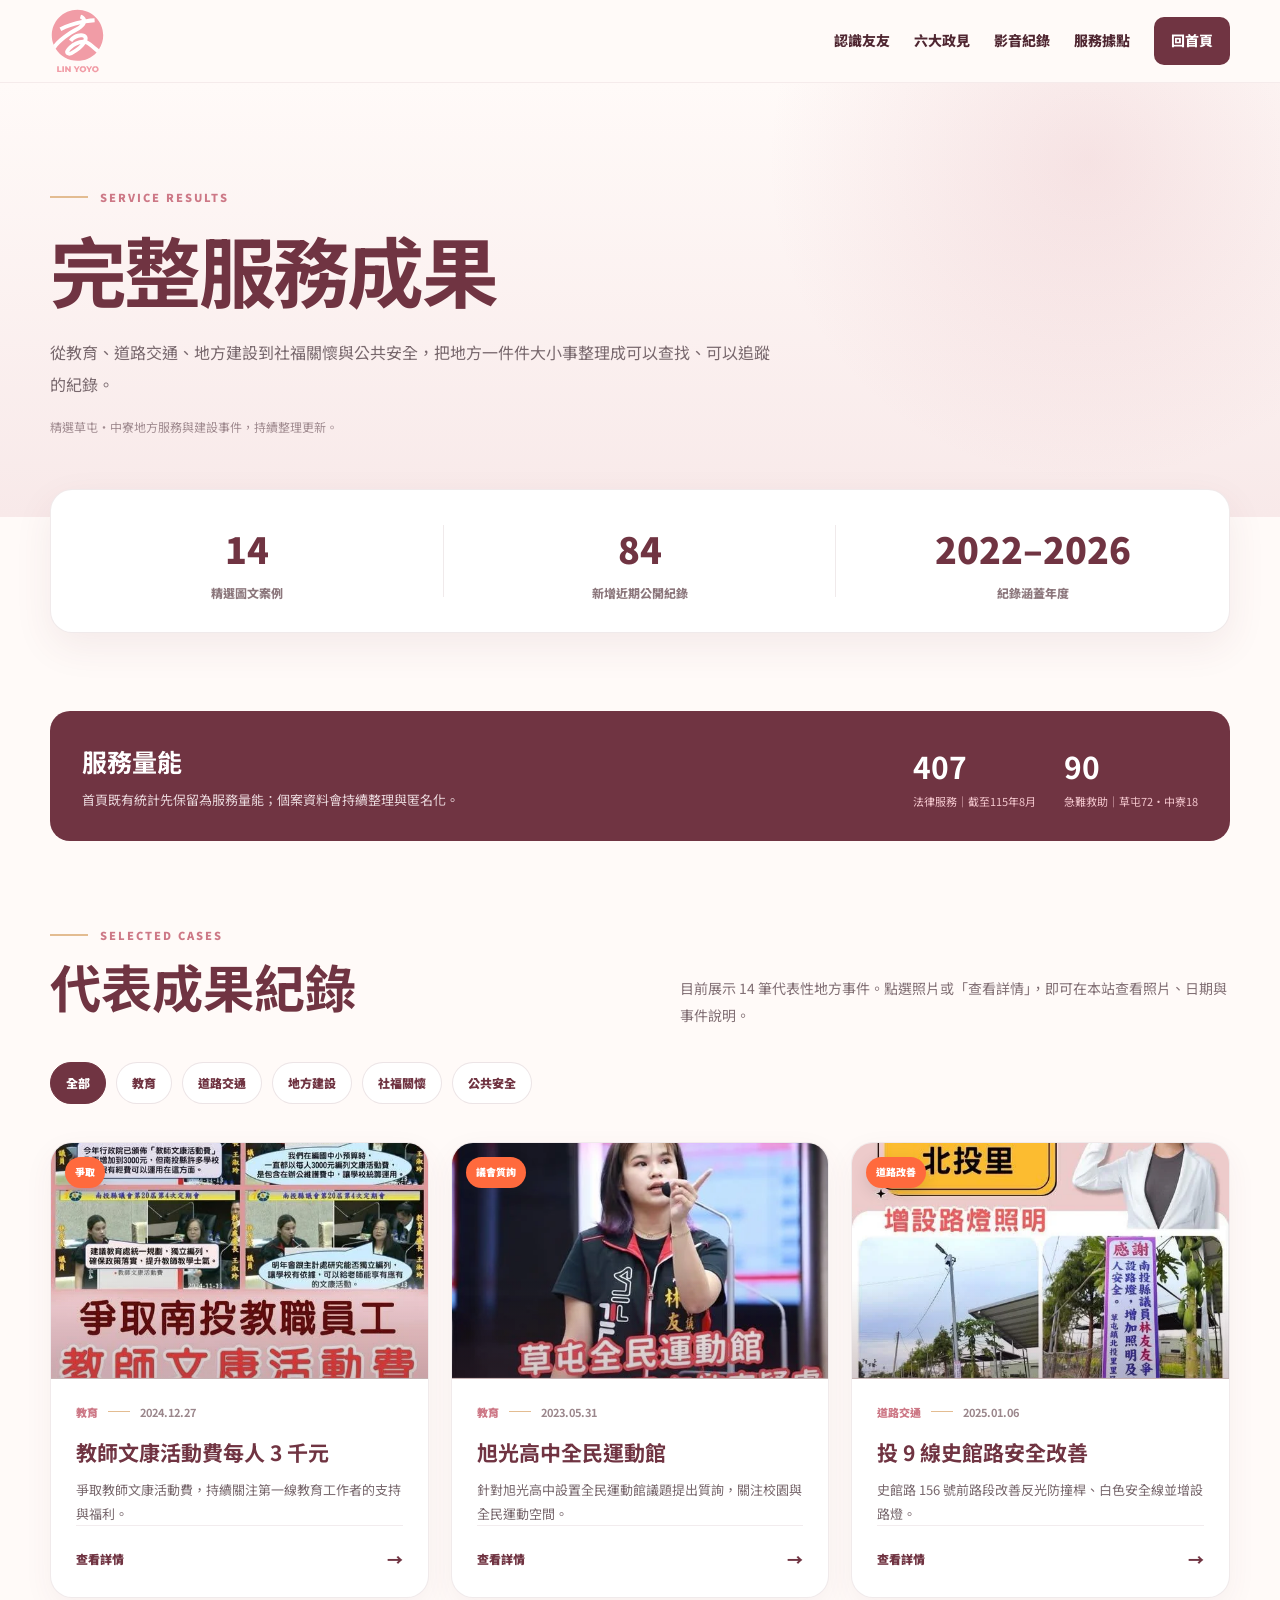
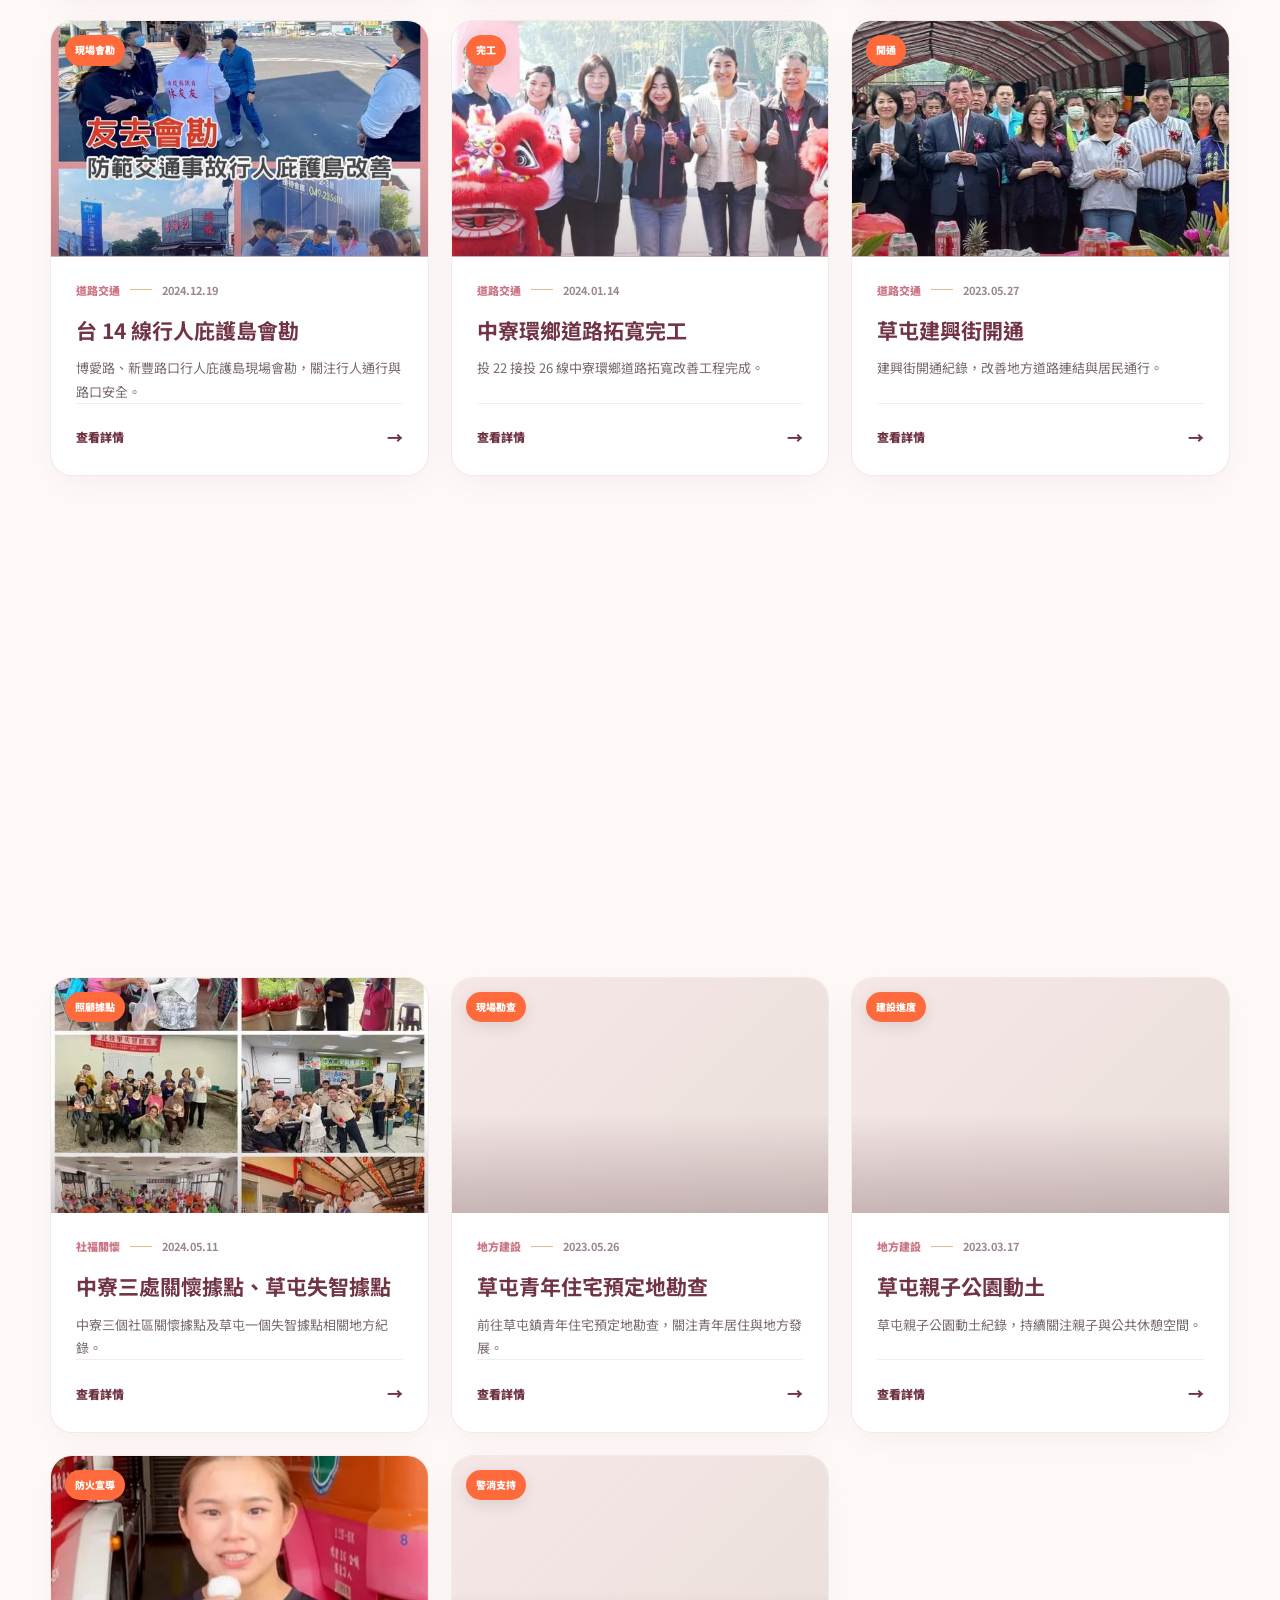
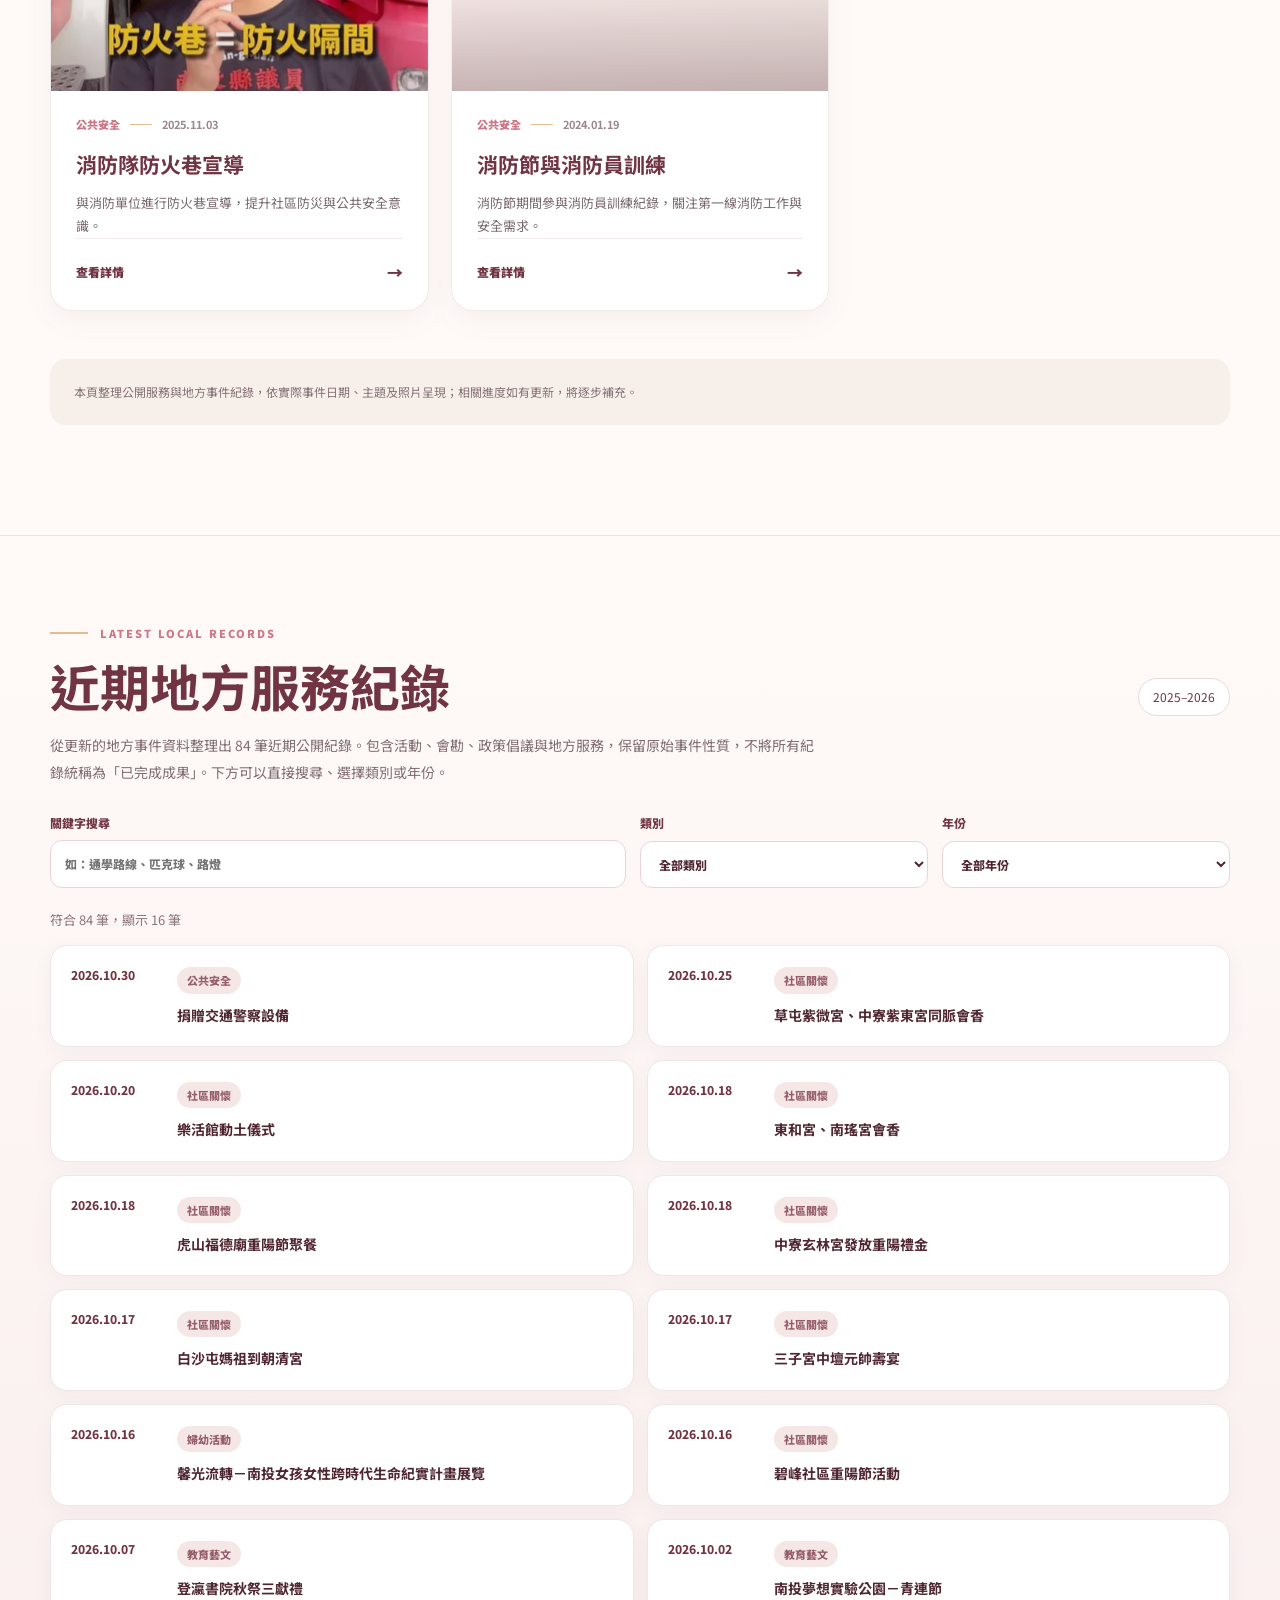
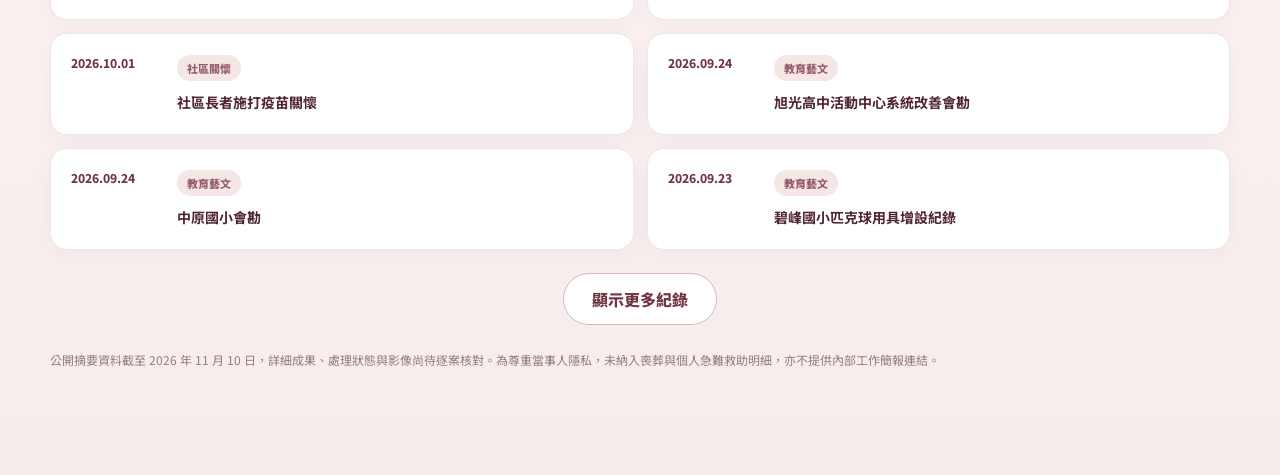
==== commit 73340e5c: "更新地方服務紀錄" ====
--- a/results.html
+++ b/results.html
@@ -51,13 +51,33 @@
   .case-close{top:9px;right:9px}
 }
 
+
+/* V6: 近期地方服務紀錄（不連內部來源） */
+.archive-section{padding:88px 24px 104px;background:linear-gradient(180deg,#fffaf8,#f7ecec);border-top:1px solid #f0e1e2}
+.archive-inner{width:min(1180px,100%);margin:0 auto}.archive-head{display:flex;justify-content:space-between;gap:20px;align-items:end;flex-wrap:wrap}
+.archive-head h2{margin-top:12px;font-size:clamp(34px,4.8vw,50px);line-height:1.25;color:#703442}.archive-pill{font-size:12px;color:#703442;border:1px solid #eadadd;border-radius:40px;padding:8px 14px;background:#fff}
+.archive-intro{margin-top:16px;max-width:770px;font-size:14px;line-height:1.9;color:#806d72}
+.archive-filters{display:grid;grid-template-columns:2fr 1fr 1fr;gap:14px;margin-top:28px}.archive-filters label{display:grid;gap:7px;font-size:12px;font-weight:800;color:#703442}
+.archive-filters input,.archive-filters select{border-radius:12px;border:1px solid #e9d4d7;background:#fff;padding:13px 14px;font:inherit;color:#4f2631;min-width:0}
+.archive-filters input:focus-visible,.archive-filters select:focus-visible{outline:2px solid #cd7886;outline-offset:2px}
+.archive-count{margin-top:21px;color:#8b757c;font-size:13px}.archive-list{display:grid;grid-template-columns:repeat(2,minmax(0,1fr));gap:13px;margin-top:15px}
+.archive-item{display:flex;gap:14px;padding:19px 20px;background:#fff;border:1px solid #f0e5e7;border-radius:17px;box-shadow:0 6px 22px rgba(112,52,66,.04)}
+.archive-date{flex:0 0 92px;font-size:12px;font-weight:800;color:#703442;font-variant-numeric:tabular-nums}.archive-body{min-width:0}
+.archive-category{display:inline-block;background:#f5e7e6;color:#965d6b;font-size:11px;font-weight:800;padding:4px 10px;border-radius:20px}
+.archive-title{display:block;margin-top:9px;color:#4f2631;font-size:14px;line-height:1.75;overflow-wrap:anywhere}.archive-footer{text-align:center;margin-top:23px}
+.archive-more{border-radius:99px;padding:12px 28px;border:1px solid #d9b8c0;background:#fff;color:#703442;font-weight:800;cursor:pointer}
+.archive-more[hidden],.archive-empty[hidden]{display:none!important}.archive-empty{text-align:center;padding:24px;margin-top:14px;color:#806d72}
+.archive-note{margin-top:24px;color:#927e84;font-size:12px;line-height:1.85}
+@media(max-width:800px){.archive-list{grid-template-columns:1fr}.archive-filters{grid-template-columns:1fr 1fr}.archive-filters label:first-child{grid-column:1/-1}}
+@media(max-width:640px){.archive-section{padding:65px 16px 75px}.archive-item{padding:16px;gap:9px}.archive-date{flex-basis:83px}.archive-title{font-size:13px}}
+
 </style>
 </head>
 <body>
 <header class="header"><div class="header-inner"><a class="logo" href="index.html"><img src="images/logo-lockup.svg" alt="林友友"></a><nav class="nav"><a href="index.html#about">認識友友</a><a href="index.html#policies">六大政見</a><a href="index.html#videos">影音紀錄</a><a href="index.html#location">服務據點</a><a class="back-button" href="index.html">回首頁</a></nav></div></header>
 <main>
 <section class="hero"><div class="hero-inner"><div class="kicker">SERVICE RESULTS</div><h1>完整服務成果</h1><p class="hero-lead">從教育、道路交通、地方建設到社福關懷與公共安全，把地方一件件大小事整理成可以查找、可以追蹤的紀錄。</p><p class="hero-note">精選草屯・中寮地方服務與建設事件，持續整理更新。</p></div></section>
-<section class="summary"><div><strong>14</strong><span>已整理公開的代表事件</span></div><div><strong>5</strong><span>資料分類</span></div><div><strong>2023–2026</strong><span>本頁紀錄期間</span></div></section>
+<section class="summary"><div><strong>14</strong><span>精選圖文案例</span></div><div><strong>84</strong><span>新增近期公開紀錄</span></div><div><strong>2022–2026</strong><span>紀錄涵蓋年度</span></div></section>
 <section class="service-summary" id="service-summary"><div><h2>服務量能</h2><p>首頁既有統計先保留為服務量能；個案資料會持續整理與匿名化。</p></div><div class="service-numbers"><div><strong>407</strong><span>法律服務｜截至115年8月</span></div><div><strong>90</strong><span>急難救助｜草屯72・中寮18</span></div></div></section>
 <section class="results-section" id="results"><div class="results-inner"><div class="section-head"><div><div class="kicker">SELECTED CASES</div><h2>代表成果紀錄</h2></div><p>目前展示 14 筆代表性地方事件。點選照片或「查看詳情」，即可在本站查看照片、日期與事件說明。</p></div>
 <div class="filters" aria-label="成果分類"><button class="filter active" data-filter="all">全部</button><button class="filter" data-filter="education">教育</button><button class="filter" data-filter="traffic">道路交通</button><button class="filter" data-filter="community">地方建設</button><button class="filter" data-filter="welfare">社福關懷</button><button class="filter" data-filter="safety">公共安全</button></div>
@@ -216,6 +236,13 @@
         <a class="result-link" href="results.html?case=case-14#results" data-open-case="case-14">查看詳情 <span>→</span></a>
       </div>
     </article></div><div class="empty" id="emptyState">這個分類目前尚未整理代表案例。</div><div class="source-note">本頁整理公開服務與地方事件紀錄，依實際事件日期、主題及照片呈現；相關進度如有更新，將逐步補充。</div></div></section>
+<section class="archive-section" id="archive" aria-labelledby="archiveTitle"><div class="archive-inner">
+<div class="archive-head"><div><div class="kicker">LATEST LOCAL RECORDS</div><h2 id="archiveTitle">近期地方服務紀錄</h2></div><span class="archive-pill">2025–2026</span></div>
+<p class="archive-intro">從更新的地方事件資料整理出 84 筆近期公開紀錄。包含活動、會勘、政策倡議與地方服務，保留原始事件性質，不將所有紀錄統稱為「已完成成果」。下方可以直接搜尋、選擇類別或年份。</p>
+<div class="archive-filters" role="search" aria-label="搜尋地方紀錄"><label for="archiveSearch">關鍵字搜尋<input id="archiveSearch" type="search" placeholder="如：通學路線、匹克球、路燈"></label><label for="archiveCategory">類別<select id="archiveCategory"><option value="all">全部類別</option><option value="child">婦幼活動</option><option value="youth">青年發展</option><option value="education">教育藝文</option><option value="traffic">道路交通</option><option value="publicworks">地方建設</option><option value="safety">公共安全</option><option value="community">社區關懷</option></select></label><label for="archiveYear">年份<select id="archiveYear"><option value="all">全部年份</option><option value="2026">2026</option><option value="2025">2025</option></select></label></div>
+<p class="archive-count" id="archiveCount" aria-live="polite"></p><div class="archive-list" id="archiveList"></div><div id="archiveEmpty" class="archive-empty" hidden>沒有符合的紀錄，請更換搜尋條件。</div>
+<div class="archive-footer"><button id="archiveMore" class="archive-more" type="button" hidden>顯示更多紀錄</button></div>
+<p class="archive-note">公開摘要資料截至 2026 年 11 月 10 日，詳細成果、處理狀態與影像尚待逐案核對。為尊重當事人隱私，未納入喪葬與個人急難救助明細，亦不提供內部工作簡報連結。</p></div></section>
 </main>
 
 <!-- 代表成果詳細內容：完全在本站顯示，不開啟內部文件 -->
@@ -273,4 +300,30 @@
 if(initialCase)openCase(initialCase,{updateUrl:false});
 
 </script>
+<script>
+(()=>{
+ "use strict";
+ const data=[{"date":"2026-10-30","cat":"safety","title":"捐贈交通警察設備"},{"date":"2026-10-25","cat":"community","title":"草屯紫微宮、中寮紫東宮同脈會香"},{"date":"2026-10-20","cat":"community","title":"樂活館動土儀式"},{"date":"2026-10-18","cat":"community","title":"東和宮、南瑤宮會香"},{"date":"2026-10-18","cat":"community","title":"虎山福德廟重陽節聚餐"},{"date":"2026-10-18","cat":"community","title":"中寮玄林宮發放重陽禮金"},{"date":"2026-10-17","cat":"community","title":"白沙屯媽祖到朝清宮"},{"date":"2026-10-17","cat":"community","title":"三子宮中壇元帥壽宴"},{"date":"2026-10-16","cat":"child","title":"馨光流轉－南投女孩女性跨時代生命紀實計畫展覽"},{"date":"2026-10-16","cat":"community","title":"碧峰社區重陽節活動"},{"date":"2026-10-07","cat":"education","title":"登瀛書院秋祭三獻禮"},{"date":"2026-10-02","cat":"education","title":"南投夢想實驗公園－青連節"},{"date":"2026-10-01","cat":"community","title":"社區長者施打疫苗關懷"},{"date":"2026-09-24","cat":"education","title":"旭光高中活動中心系統改善會勘"},{"date":"2026-09-24","cat":"education","title":"中原國小會勘"},{"date":"2026-09-23","cat":"education","title":"碧峰國小匹克球用具增設紀錄"},{"date":"2026-09-18","cat":"education","title":"廣達游於藝學生作品成果展"},{"date":"2026-09-15","cat":"education","title":"要求重新檢視全縣學校主要通學路線與工程車風險"},{"date":"2026-09-15","cat":"education","title":"提出設置南投固定體適能檢測中心的主張"},{"date":"2026-08-14","cat":"publicworks","title":"南投幸福GO服務座談會"},{"date":"2026-07-25","cat":"child","title":"聯合茉莉窯烤麵包舉辦四場親子窯烤 Pizza（7/25、8/1、8/15、8/22）"},{"date":"2026-07-23","cat":"child","title":"第三屆草屯新手盃戰鬥陀螺賽"},{"date":"2026-07-18","cat":"youth","title":"壹玖陸貳藝空間 1962 Art Gallery 王雄國老師"},{"date":"2026-07-10","cat":"traffic","title":"草屯投4、投8及縣道148線周邊人手孔地下化會勘"},{"date":"2026-07-09","cat":"traffic","title":"玉屏路與長壽巷路面改善會勘"},{"date":"2026-07-09","cat":"publicworks","title":"草屯殯儀館旁指示牌與國六橋下會勘"},{"date":"2026-06-20","cat":"publicworks","title":"虎山親水公園魚屍清理紀錄"},{"date":"2026-06-20","cat":"community","title":"中寮虎爺會成立"},{"date":"2026-06-15","cat":"publicworks","title":"垃圾車翻覆事件"},{"date":"2026-06-14","cat":"community","title":"石川社區發展協會端午暨健康衛教宣導"},{"date":"2026-06-14","cat":"community","title":"邯鄲會創會十週年繞境大典"},{"date":"2026-06-14","cat":"community","title":"中寮天德宮包粽活動"},{"date":"2026-06-13","cat":"traffic","title":"中寮鄉永福村大坪路段封閉"},{"date":"2026-06-10","cat":"community","title":"虎山國小畢業典禮"},{"date":"2026-06-05","cat":"community","title":"創世基金會與碧峰社區端午包粽活動"},{"date":"2026-06-02","cat":"community","title":"旭光國中畢業典禮"},{"date":"2026-05-18","cat":"education","title":"提出推動「台客語實驗國小」的構想"},{"date":"2026-05-17","cat":"child","title":"舉辦童心飛揚親子水樂園活動"},{"date":"2026-05-09","cat":"community","title":"北勢湳永安宮繞境盛會"},{"date":"2026-05-02","cat":"community","title":"南投青探號音樂節"},{"date":"2026-04-18","cat":"community","title":"帝爺公祝壽"},{"date":"2026-03-27","cat":"community","title":"南埔社區健康樂步行"},{"date":"2025-12-28","cat":"community","title":"永續發展基金會一日公益音樂會"},{"date":"2025-12-18","cat":"community","title":"御天宮、大庄浩天宮共同參與漂遊者森林音樂祭"},{"date":"2025-12-17","cat":"education","title":"敦和國小活動中心冷氣設備更新討論"},{"date":"2025-12-13","cat":"education","title":"旭光高中運動會並關心空手道隊"},{"date":"2025-12-10","cat":"community","title":"碧峰社區口紅製作"},{"date":"2025-11-29","cat":"education","title":"添購旭光高中射箭隊設備並回校關心"},{"date":"2025-11-17","cat":"education","title":"草屯富功國小建設操場、彰明盃籃球比賽紀錄"},{"date":"2025-11-15","cat":"education","title":"推廣匹克球運動"},{"date":"2025-10-22","cat":"community","title":"草屯御天宮徒步謁祖"},{"date":"2025-10-12","cat":"publicworks","title":"復興里美華巷電表故障"},{"date":"2025-09-18","cat":"safety","title":"草屯碧峰守望相助隊設備爭取紀錄"},{"date":"2025-09-03","cat":"publicworks","title":"中寮永福村永嘉新村竹坑橋下攔沙壩"},{"date":"2025-08-26","cat":"traffic","title":"草屯北投里慶安街80號增設反射鏡"},{"date":"2025-08-19","cat":"traffic","title":"中寮鄉內城村龍南路8-1號前號誌、標線"},{"date":"2025-08-13","cat":"traffic","title":"中寮投22線環鄉公路16.8K施建集水井"},{"date":"2025-08-13","cat":"publicworks","title":"南中寮勘災"},{"date":"2025-08-01","cat":"publicworks","title":"草屯碧峰里光華三橋旁護岸堤防改善"},{"date":"2025-07-31","cat":"publicworks","title":"富林路一段552號樹木倒塌"},{"date":"2025-07-29","cat":"traffic","title":"中寮139縣道沿線雜草清理"},{"date":"2025-07-16","cat":"publicworks","title":"草屯北投埔段131地號護岸堤防改善"},{"date":"2025-06-23","cat":"publicworks","title":"草屯土城里無元修道場旁電線雜亂"},{"date":"2025-06-18","cat":"traffic","title":"草溪路路樹倒塌"},{"date":"2025-05-28","cat":"traffic","title":"中寮鄉永福村永嘉新村路面改善"},{"date":"2025-05-12","cat":"traffic","title":"中寮鄉龍南路爽文國小前道路改善"},{"date":"2025-04-16","cat":"publicworks","title":"大觀市場中山街370號水溝清理"},{"date":"2025-04-14","cat":"publicworks","title":"北勢湳永安宮旁小路更換欄杆"},{"date":"2025-04-12","cat":"publicworks","title":"北中寮松鼠咬電線事件"},{"date":"2025-04-09","cat":"safety","title":"碧山路二手家電行火警事件"},{"date":"2025-04-08","cat":"traffic","title":"中寮921檳榔攤前方紅綠燈號誌"},{"date":"2025-03-25","cat":"traffic","title":"草屯坪頂里股坑巷增設路燈"},{"date":"2025-03-21","cat":"publicworks","title":"草屯南埔里中正路395號施作擋土牆"},{"date":"2025-03-07","cat":"publicworks","title":"新厝里集會所二樓啟用"},{"date":"2025-03-05","cat":"publicworks","title":"新興段灌溉溝清除淤積"},{"date":"2025-02-27","cat":"traffic","title":"草屯炎峰里中正路與大成街口標線改善"},{"date":"2025-02-25","cat":"traffic","title":"中寮鄉永福村永康國小附近反射鏡修繕"},{"date":"2025-02-24","cat":"publicworks","title":"北投朝陽宮古蹟會勘"},{"date":"2025-02-14","cat":"publicworks","title":"中寮鄉八杞仙段209地號擋土牆紀錄"},{"date":"2025-02-10","cat":"publicworks","title":"新庄里生態水利溝淤積會勘"},{"date":"2025-02-05","cat":"publicworks","title":"草屯新興段685地號新庄分線灌溉溝渠清淤"},{"date":"2025-02-03","cat":"traffic","title":"草屯敦和里碧山路348巷增設反射鏡"},{"date":"2025-01-19","cat":"community","title":"中庄福德祠親子拔蘿蔔活動"},{"date":"2025-01-14","cat":"community","title":"南投縣光暉慈善會公益活動"}];
+ const labels={"child":"婦幼活動","youth":"青年發展","education":"教育藝文","traffic":"道路交通","publicworks":"地方建設","safety":"公共安全","community":"社區關懷"};
+ const search=document.getElementById('archiveSearch'),category=document.getElementById('archiveCategory'),year=document.getElementById('archiveYear');
+ const list=document.getElementById('archiveList'),count=document.getElementById('archiveCount'),empty=document.getElementById('archiveEmpty'),more=document.getElementById('archiveMore');
+ let shown=16, filtered=data;
+ function render(){
+  const frag=document.createDocumentFragment();
+  filtered.slice(0,shown).forEach(item=>{
+   const article=document.createElement('article');article.className='archive-item';
+   const time=document.createElement('time');time.className='archive-date';time.dateTime=item.date;time.textContent=item.date.replaceAll('-','.');
+   const body=document.createElement('div');body.className='archive-body';
+   const cat=document.createElement('span');cat.className='archive-category';cat.textContent=labels[item.cat];
+   const title=document.createElement('strong');title.className='archive-title';title.textContent=item.title;
+   body.append(cat,title);article.append(time,body);frag.append(article);
+  });
+  list.replaceChildren(frag);count.textContent=`符合 ${filtered.length} 筆，顯示 ${Math.min(shown,filtered.length)} 筆`;
+  empty.hidden=filtered.length!==0;more.hidden=shown>=filtered.length;
+ }
+ function apply(){const q=search.value.trim().toLowerCase();filtered=data.filter(x=>(category.value==='all'||x.cat===category.value)&&(year.value==='all'||x.date.startsWith(year.value))&&(!q||(x.title+' '+labels[x.cat]+' '+x.date).toLowerCase().includes(q)));shown=16;render();}
+ search.addEventListener('input',apply);category.addEventListener('change',apply);year.addEventListener('change',apply);
+ more.addEventListener('click',()=>{shown+=16;render();});render();
+})();
+</script>
 </body></html>
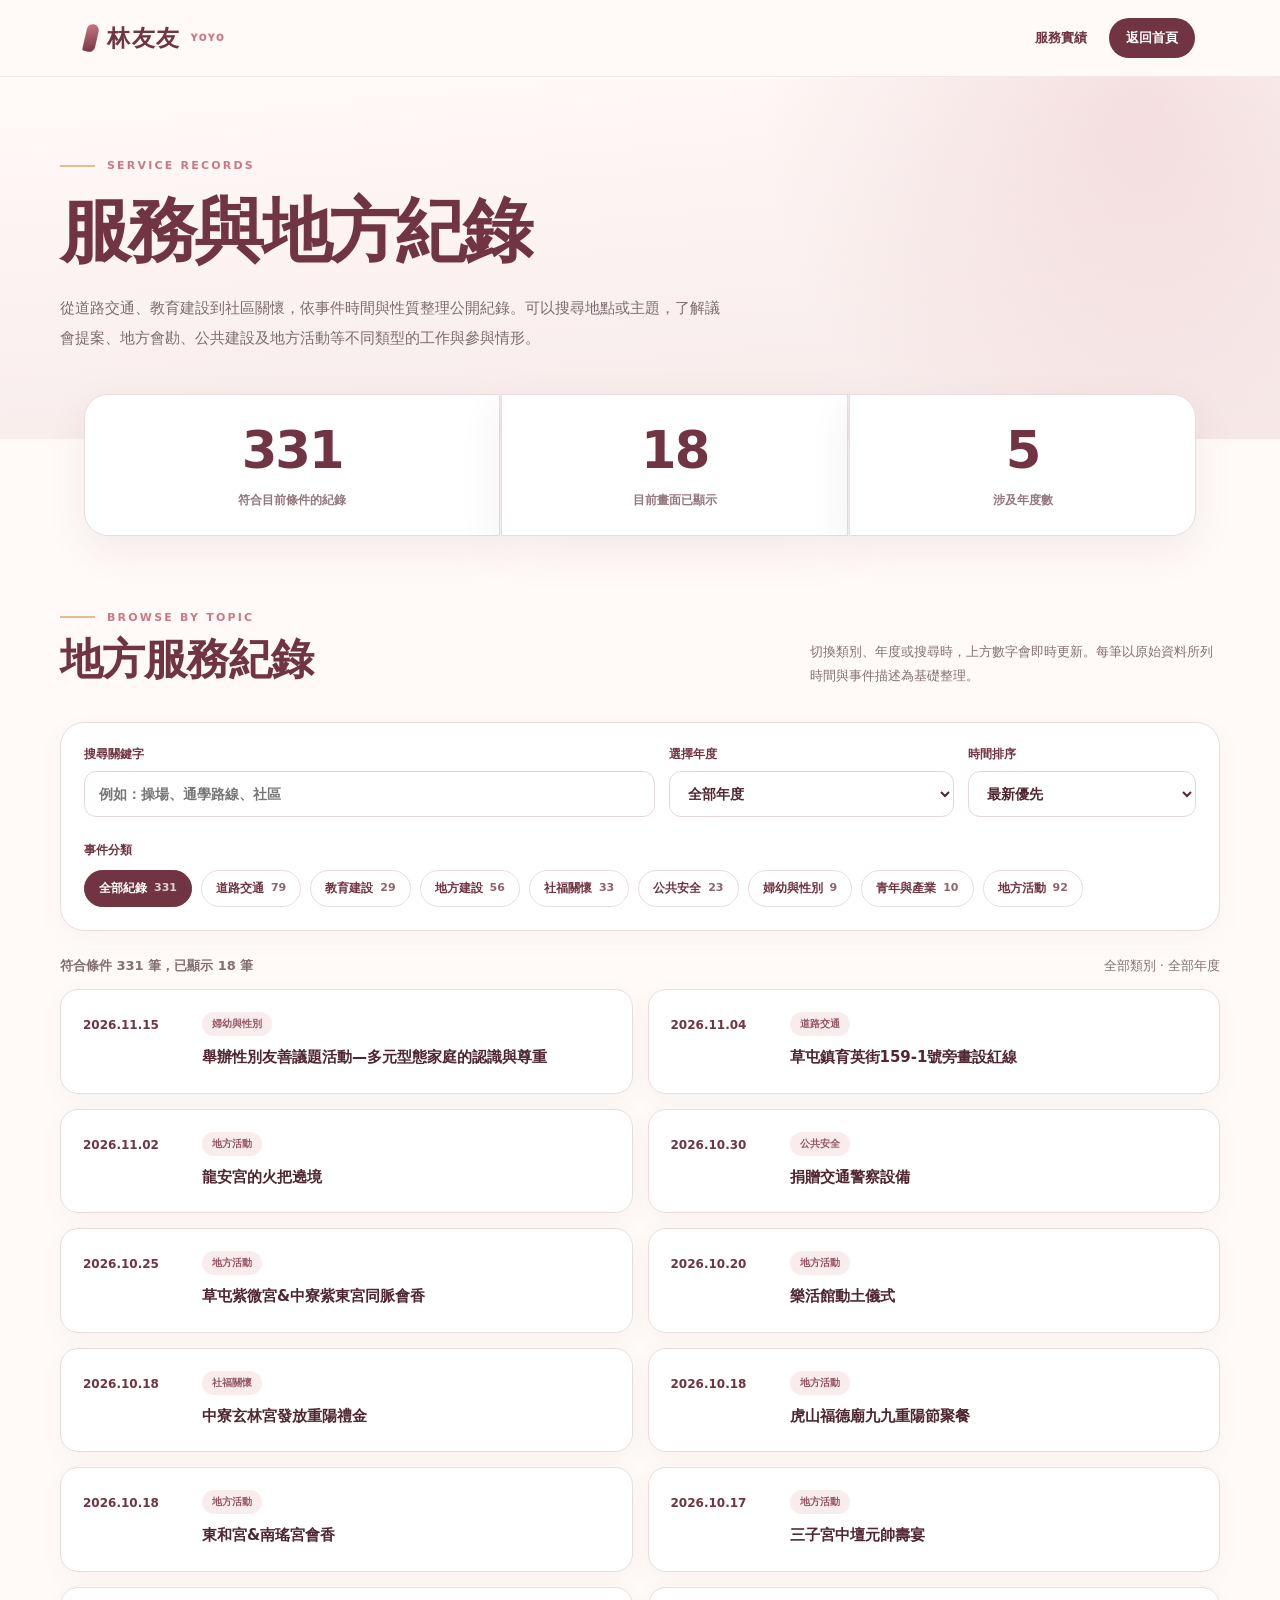
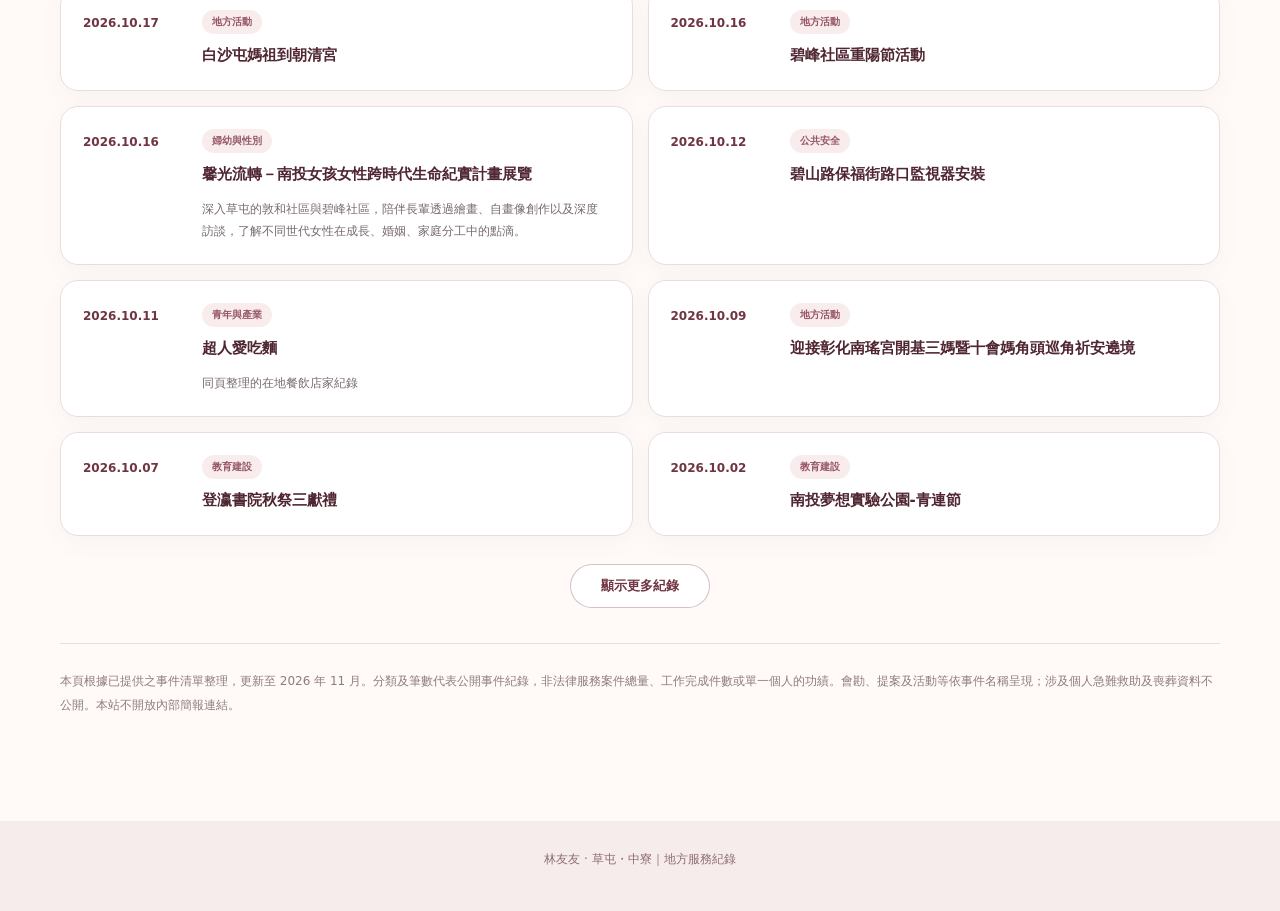
==== commit 839696f1: "更新服務成果資料與動態統計" ====
--- a/results.html
+++ b/results.html
@@ -2,328 +2,154 @@
 <html lang="zh-TW">
 <head>
 <meta charset="UTF-8">
-<meta name="viewport" content="width=device-width, initial-scale=1.0">
-<title>林友友｜完整服務成果</title>
-<meta name="description" content="林友友草屯・中寮服務成果，整理教育、道路交通、地方建設、社福關懷與公共安全等地方紀錄。">
-<link rel="preconnect" href="https://fonts.googleapis.com">
-<link rel="preconnect" href="https://fonts.gstatic.com" crossorigin>
-<link href="https://fonts.googleapis.com/css2?family=Noto+Sans+TC:wght@400;500;600;700;800;900&display=swap" rel="stylesheet">
+<meta name="viewport" content="width=device-width, initial-scale=1">
+<meta name="description" content="林友友草屯・中寮地方服務紀錄。依年份及主題搜尋已公開的地方工作、會勘、活動及政策紀錄。">
+<meta name="theme-color" content="#fffaf8">
+<title>服務與地方紀錄｜林友友</title>
 <link rel="icon" type="image/svg+xml" href="images/logo-mark.svg">
 <style>
-:root{--pink:#cd7886;--pink-light:#f5e7e6;--wine:#703442;--wine-dark:#4f2631;--gold:#e3bc91;--paper:#fffaf8;--pop:#ff6a3d;--max:1180px;--border:1px solid rgba(112,52,66,.10);--shadow:0 14px 38px rgba(112,52,66,.08);}
-*{box-sizing:border-box;margin:0;padding:0}html{scroll-behavior:smooth}body{font-family:"Noto Sans TC",sans-serif;background:var(--paper);color:var(--wine-dark);line-height:1.65}a{color:inherit;text-decoration:none}img{max-width:100%;display:block}button{font:inherit}
-.header{position:sticky;top:0;z-index:50;background:rgba(255,250,248,.94);border-bottom:1px solid rgba(112,52,66,.07);backdrop-filter:blur(14px)}.header-inner{width:min(var(--max),calc(100% - 48px));min-height:82px;margin:auto;display:flex;align-items:center;justify-content:space-between;gap:24px}.logo{width:96px;height:66px;display:flex;align-items:center}.logo img{width:100%;height:100%;object-fit:contain;object-position:left center}.nav{display:flex;align-items:center;gap:24px;font-size:14px;font-weight:800}.nav a:hover{color:var(--pink)}.back-button{padding:12px 17px;border-radius:10px;background:var(--wine);color:#fff!important}
-.hero{padding:105px 24px 80px;background:radial-gradient(circle at 85% 18%,rgba(205,120,134,.16),transparent 28%),linear-gradient(180deg,#fffaf8,#f8e9e9)}.hero-inner{width:min(var(--max),100%);margin:auto}.kicker{display:flex;align-items:center;gap:12px;color:var(--pink);font-size:11px;font-weight:900;letter-spacing:.18em}.kicker:before{content:"";width:38px;height:2px;background:var(--gold)}h1{margin-top:22px;color:var(--wine);font-size:clamp(48px,6vw,78px);line-height:1.08;letter-spacing:-.035em}.hero-lead{max-width:720px;margin-top:25px;color:#78686d;font-size:16px;line-height:2}.hero-note{margin-top:17px;color:#a08b90;font-size:12px}
-.summary{width:min(var(--max),calc(100% - 48px));margin:-28px auto 0;display:grid;grid-template-columns:repeat(3,1fr);background:#fff;border:var(--border);border-radius:22px;box-shadow:var(--shadow);overflow:hidden}.summary div{padding:29px 26px;text-align:center;position:relative}.summary div:not(:last-child):after{content:"";position:absolute;right:0;top:25%;height:50%;width:1px;background:rgba(112,52,66,.10)}.summary strong{display:block;color:var(--wine);font-size:36px;font-weight:900}.summary span{display:block;margin-top:5px;color:#8c777c;font-size:12px;font-weight:800}
-.service-summary{width:min(var(--max),calc(100% - 48px));margin:78px auto 0;padding:30px 32px;display:flex;align-items:center;justify-content:space-between;gap:30px;border-radius:20px;background:#703442;color:#fff}.service-summary h2{font-size:25px}.service-summary p{margin-top:7px;color:#ead8dc;font-size:13px}.service-numbers{display:flex;gap:28px}.service-numbers div{min-width:115px}.service-numbers strong{font-size:30px}.service-numbers span{display:block;color:#f3c6cd;font-size:11px}
-.results-section{padding:85px 24px 110px}.results-inner{width:min(var(--max),100%);margin:auto}.section-head{display:flex;align-items:end;justify-content:space-between;gap:35px}.section-head h2{color:var(--wine);font-size:clamp(36px,4vw,52px)}.section-head p{max-width:550px;color:#816f74;font-size:14px;line-height:1.9}.filters{margin-top:34px;display:flex;flex-wrap:wrap;gap:10px}.filter{padding:10px 15px;border:1px solid rgba(112,52,66,.13);border-radius:999px;background:#fff;color:var(--wine);cursor:pointer;font-size:12px;font-weight:900;transition:.2s}.filter:hover,.filter.active{background:var(--wine);border-color:var(--wine);color:#fff}
-.results-grid{margin-top:38px;display:grid;grid-template-columns:repeat(3,minmax(0,1fr));gap:22px;align-items:stretch}.results-grid.few{max-width:900px;grid-template-columns:repeat(2,minmax(0,1fr));margin-left:auto;margin-right:auto}.results-grid.single{max-width:520px;grid-template-columns:1fr;margin-left:auto;margin-right:auto}.result-card{overflow:hidden;display:flex;flex-direction:column;border:var(--border);border-radius:22px;background:#fff;box-shadow:0 10px 30px rgba(112,52,66,.055);transition:transform .25s,box-shadow .25s}.result-card:hover{transform:translateY(-5px);box-shadow:0 20px 45px rgba(112,52,66,.11)}.result-card.is-hidden{display:none}.result-media{position:relative;display:block;aspect-ratio:16/10;overflow:hidden;background:linear-gradient(135deg,#f5e7e6,#eadfdb)}.result-media img{width:100%;height:100%;object-fit:cover;object-position:center;transition:transform .35s;will-change:transform}.result-card:hover .result-media img{transform:scale(1.035)}.result-media:after{content:"";position:absolute;inset:58% 0 0;background:linear-gradient(transparent,rgba(79,38,49,.25));pointer-events:none}.result-status{position:absolute;z-index:2;top:14px;left:14px;padding:7px 10px;border-radius:999px;background:var(--pop);box-shadow:0 5px 16px rgba(0,0,0,.10);color:#fff;font-size:10px;font-weight:900}.result-body{display:flex;flex:1;flex-direction:column;padding:24px 25px 25px}.result-meta{display:flex;align-items:center;gap:10px;color:var(--pink);font-size:11px;font-weight:900}.result-meta i{width:22px;height:1px;background:var(--gold)}.result-meta time{color:#9b878c;font-weight:700}.result-body h3{margin-top:16px;color:var(--wine);font-size:21px;line-height:1.45}.result-body p{margin-top:11px;color:#78686d;font-size:13px;line-height:1.8}.result-link{margin-top:auto;padding-top:20px;border-top:1px solid rgba(112,52,66,.09);display:flex;align-items:center;justify-content:space-between;color:var(--wine);font-size:12px;font-weight:900}.result-link span{font-size:16px}
-.source-note{margin-top:48px;padding:22px 24px;border-radius:16px;background:#f7efea;color:#877378;font-size:12px;line-height:1.8}.empty{display:none;margin-top:35px;padding:38px;text-align:center;border-radius:18px;background:#f8e9e9;color:var(--wine)}
-.reveal{opacity:0;transform:translateY(20px);transition:.65s ease}.reveal.show{opacity:1;transform:none}
-@media(max-width:900px){.nav a:not(.back-button){display:none}.results-grid{grid-template-columns:repeat(2,minmax(0,1fr))}.section-head{align-items:start;flex-direction:column}.service-summary{align-items:flex-start;flex-direction:column}}
-@media(max-width:640px){.header-inner{width:calc(100% - 32px);min-height:74px}.logo{width:84px;height:58px}.hero{padding:72px 18px 64px}.summary{width:calc(100% - 32px);grid-template-columns:1fr;margin-top:-20px}.summary div{padding:20px}.summary div:not(:last-child):after{top:auto;bottom:0;left:10%;width:80%;height:1px}.summary strong{font-size:31px}.service-summary{width:calc(100% - 32px);margin-top:55px;padding:26px}.service-numbers{width:100%;gap:14px}.service-numbers div{flex:1;min-width:0}.results-section{padding:65px 16px 80px}.filters{overflow-x:auto;flex-wrap:nowrap;padding-bottom:5px}.filter{white-space:nowrap}.results-grid,.results-grid.few,.results-grid.single{max-width:none;grid-template-columns:1fr;gap:18px}.result-media{aspect-ratio:16/10}.result-body p{min-height:0}}
-@media(prefers-reduced-motion:reduce){*{scroll-behavior:auto!important}.reveal{opacity:1;transform:none;transition:none}}
-
-/* V5.3｜站內成果詳細視窗（手機與桌機共用） */
-.case-dialog{width:min(960px,calc(100% - 32px));max-width:none;max-height:min(90dvh,940px);padding:0;margin:auto;border:0;border-radius:25px;background:#fff;box-shadow:0 26px 85px rgba(31,19,24,.25);overflow:auto;color:var(--wine-dark)}
-.case-dialog::backdrop{background:rgba(27,15,19,.68);backdrop-filter:blur(3px)}
-.case-dialog-layout{position:relative;display:grid;grid-template-columns:1fr 1fr;min-height:440px}
-.case-close{position:absolute;top:15px;right:15px;z-index:2;width:42px;height:42px;border:0;border-radius:50%;background:rgba(255,255,255,.95);color:var(--wine);font-size:28px;cursor:pointer;box-shadow:0 7px 20px rgba(0,0,0,.1)}
-.case-detail-media{min-height:420px;background:#f4e7e7}
-.case-detail-media img{width:100%;height:100%;object-fit:contain;object-position:center}
-.case-detail-body{padding:64px 40px 42px;display:flex;flex-direction:column;align-items:flex-start}
-.case-detail-kicker{color:var(--pink);font-weight:900;font-size:11px;letter-spacing:.12em}
-.case-detail-meta{display:flex;gap:10px;align-items:center;margin-top:23px;color:#9e737e;font-size:12px;font-weight:800}
-.case-detail-body h2{margin-top:12px;font-size:clamp(25px,3vw,35px);line-height:1.45;color:var(--wine)}
-.case-detail-body>p#caseDescription{margin-top:22px;font-size:15px;line-height:2;color:#6f6265}
-.case-detail-footnote{margin-top:26px;color:#a18d91;font-size:12px;line-height:1.85}
-.case-return{margin-top:auto;padding:12px 19px;border:0;border-radius:10px;background:var(--wine);color:#fff;font-weight:800;cursor:pointer}
-body:has(.case-dialog[open]){overflow:hidden}
-@media(max-width:700px){
-  .case-dialog{width:calc(100% - 20px);max-height:94dvh;border-radius:20px}
-  .case-dialog-layout{display:block;min-height:0}
-  .case-detail-media{min-height:0;aspect-ratio:4/3}
-  .case-detail-media img{object-fit:contain}
-  .case-detail-body{padding:27px 23px 30px}
-  .case-detail-meta{margin-top:15px}
-  .case-detail-body h2{font-size:25px}
-  .case-return{margin-top:25px;width:100%}
-  .case-close{top:9px;right:9px}
-}
-
-
-/* V6: 近期地方服務紀錄（不連內部來源） */
-.archive-section{padding:88px 24px 104px;background:linear-gradient(180deg,#fffaf8,#f7ecec);border-top:1px solid #f0e1e2}
-.archive-inner{width:min(1180px,100%);margin:0 auto}.archive-head{display:flex;justify-content:space-between;gap:20px;align-items:end;flex-wrap:wrap}
-.archive-head h2{margin-top:12px;font-size:clamp(34px,4.8vw,50px);line-height:1.25;color:#703442}.archive-pill{font-size:12px;color:#703442;border:1px solid #eadadd;border-radius:40px;padding:8px 14px;background:#fff}
-.archive-intro{margin-top:16px;max-width:770px;font-size:14px;line-height:1.9;color:#806d72}
-.archive-filters{display:grid;grid-template-columns:2fr 1fr 1fr;gap:14px;margin-top:28px}.archive-filters label{display:grid;gap:7px;font-size:12px;font-weight:800;color:#703442}
-.archive-filters input,.archive-filters select{border-radius:12px;border:1px solid #e9d4d7;background:#fff;padding:13px 14px;font:inherit;color:#4f2631;min-width:0}
-.archive-filters input:focus-visible,.archive-filters select:focus-visible{outline:2px solid #cd7886;outline-offset:2px}
-.archive-count{margin-top:21px;color:#8b757c;font-size:13px}.archive-list{display:grid;grid-template-columns:repeat(2,minmax(0,1fr));gap:13px;margin-top:15px}
-.archive-item{display:flex;gap:14px;padding:19px 20px;background:#fff;border:1px solid #f0e5e7;border-radius:17px;box-shadow:0 6px 22px rgba(112,52,66,.04)}
-.archive-date{flex:0 0 92px;font-size:12px;font-weight:800;color:#703442;font-variant-numeric:tabular-nums}.archive-body{min-width:0}
-.archive-category{display:inline-block;background:#f5e7e6;color:#965d6b;font-size:11px;font-weight:800;padding:4px 10px;border-radius:20px}
-.archive-title{display:block;margin-top:9px;color:#4f2631;font-size:14px;line-height:1.75;overflow-wrap:anywhere}.archive-footer{text-align:center;margin-top:23px}
-.archive-more{border-radius:99px;padding:12px 28px;border:1px solid #d9b8c0;background:#fff;color:#703442;font-weight:800;cursor:pointer}
-.archive-more[hidden],.archive-empty[hidden]{display:none!important}.archive-empty{text-align:center;padding:24px;margin-top:14px;color:#806d72}
-.archive-note{margin-top:24px;color:#927e84;font-size:12px;line-height:1.85}
-@media(max-width:800px){.archive-list{grid-template-columns:1fr}.archive-filters{grid-template-columns:1fr 1fr}.archive-filters label:first-child{grid-column:1/-1}}
-@media(max-width:640px){.archive-section{padding:65px 16px 75px}.archive-item{padding:16px;gap:9px}.archive-date{flex-basis:83px}.archive-title{font-size:13px}}
-
+:root{--wine:#703442;--dark:#4f2631;--pink:#cd7886;--gold:#e3bc91;--paper:#fffaf8;--border:#ebdcde;--muted:#836f74;--shadow:0 15px 42px rgba(94,47,60,.08)}
+*{box-sizing:border-box}
+html{scroll-behavior:smooth}
+body{margin:0;font-family:system-ui,-apple-system,"Noto Sans TC","PingFang TC",sans-serif;color:var(--dark);background:var(--paper);-webkit-font-smoothing:antialiased}
+a{color:inherit;text-decoration:none}
+button,input,select{font:inherit}
+button{cursor:pointer}
+:focus-visible{outline:3px solid rgba(205,120,134,.48);outline-offset:3px}
+.site-header{position:sticky;top:0;z-index:10;background:rgba(255,250,248,.96);border-bottom:1px solid rgba(112,52,66,.09);backdrop-filter:blur(12px)}
+.header-inner{max-width:1160px;min-height:76px;margin:auto;padding:0 25px;display:flex;align-items:center;justify-content:space-between;gap:15px}
+.site-brand{display:flex;align-items:center;gap:10px;white-space:nowrap;font-size:23px;color:var(--wine);font-weight:950;letter-spacing:.07em}
+.brand-mark{width:12px;height:28px;background:linear-gradient(160deg,var(--pink),var(--wine));border-radius:9px 9px 9px 2px;transform:rotate(13deg)}
+.site-brand small{font-size:9px;color:var(--pink);letter-spacing:.2em}
+.nav-links{display:flex;align-items:center;gap:22px;font-weight:750;font-size:13px;color:var(--wine)}
+.nav-primary{display:inline-block;background:var(--wine);color:#fff;padding:11px 17px;border-radius:999px}
+.nav-primary:hover{background:var(--dark)}
+.page-hero{background:radial-gradient(circle at 89% 10%,rgba(205,120,134,.18),transparent 32%),linear-gradient(175deg,#fffaf8,#f7e9e9);padding:82px 24px 86px}
+.inner{max-width:1160px;margin:auto}
+.eyebrow{color:var(--pink);font-size:11px;font-weight:850;letter-spacing:.2em;display:flex;align-items:center;gap:12px}
+.eyebrow:before{content:"";width:35px;height:2px;background:var(--gold)}
+h1{color:var(--wine);font-size:clamp(42px,5.5vw,70px);line-height:1.12;letter-spacing:-.04em;margin:20px 0 0;font-weight:900}
+.hero-desc{max-width:670px;color:#7e6a71;font-size:15px;line-height:1.95;margin:24px 0 0}
+.data-summary{max-width:1160px;margin:-45px auto 0;position:relative;z-index:2;padding:0 24px;display:grid;grid-template-columns:1.2fr 1fr 1fr;gap:1px}
+.summary-panel{display:flex;flex-direction:column;align-items:center;justify-content:center;min-height:142px;padding:22px;background:#fff;border:1px solid var(--border);box-shadow:var(--shadow);text-align:center}
+.summary-panel:first-child{border-radius:24px 0 0 24px}.summary-panel:last-child{border-radius:0 24px 24px 0}
+.summary-number{font-size:clamp(35px,4vw,53px);font-weight:900;line-height:1.15;letter-spacing:-.04em;color:var(--wine);font-variant-numeric:tabular-nums}
+.summary-label{color:#94777f;font-size:12px;font-weight:700;margin-top:12px}
+.archive{padding:75px 24px 104px}
+.archive-heading{display:flex;justify-content:space-between;align-items:end;gap:24px}
+.archive-heading h2{font-size:clamp(30px,3.7vw,43px);line-height:1.3;margin:8px 0 0;color:var(--wine);letter-spacing:-.02em}
+.archive-heading p{max-width:410px;color:var(--muted);font-size:13px;line-height:1.85;margin:0}
+.filters{margin-top:34px;background:#fff;border:1px solid var(--border);border-radius:24px;padding:23px;box-shadow:0 8px 28px rgba(94,47,60,.04)}
+.control-row{display:grid;grid-template-columns:minmax(0,2fr) minmax(150px,1fr) minmax(130px,.8fr);gap:14px}
+.field{display:flex;flex-direction:column;gap:8px;color:var(--wine);font-size:12px;font-weight:850}
+.field input,.field select{height:46px;width:100%;border:1px solid #e6d6d9;border-radius:12px;background:#fff;color:var(--dark);padding:0 14px;font-size:14px;outline:none}
+.field input:focus,.field select:focus{border-color:var(--pink);box-shadow:0 0 0 3px rgba(205,120,134,.13)}
+.category-label{display:block;color:var(--wine);font-weight:850;font-size:12px;margin-top:25px}
+.category-tabs{margin-top:11px;display:flex;gap:9px;flex-wrap:wrap}
+.tab{display:inline-flex;align-items:center;gap:7px;padding:10px 14px;background:#fff;border:1px solid #eadcdf;border-radius:100px;color:var(--wine);font-size:12px;font-weight:800;line-height:1.3}
+.tab:hover,.tab[aria-pressed="true"]{color:#fff;background:var(--wine);border-color:var(--wine)}
+.tab-count{font-size:11px;font-variant-numeric:tabular-nums;opacity:.77}
+.records-meta{margin:26px 0 14px;display:flex;gap:20px;justify-content:space-between;align-items:center;color:var(--muted);font-size:13px}
+.records-list{display:grid;grid-template-columns:repeat(2,minmax(0,1fr));gap:15px}
+.record{display:flex;align-items:start;gap:17px;background:#fff;border:1px solid var(--border);border-radius:18px;padding:22px;box-shadow:0 7px 24px rgba(94,47,60,.045);min-width:0}
+.record-date{flex:0 0 102px;font-size:12px;font-weight:850;color:var(--wine);padding-top:6px;font-variant-numeric:tabular-nums}
+.record-content{flex:1;min-width:0}.record-type{display:inline-flex;background:#f8eced;border-radius:100px;padding:5px 10px;color:#965669;font-size:10px;font-weight:850}
+.record-title{font-size:15px;line-height:1.7;color:var(--dark);font-weight:780;margin:9px 0 0;overflow-wrap:anywhere}
+.record-detail{color:#776a70;font-size:12px;line-height:1.85;margin:10px 0 0}
+.show-more-wrap{display:flex;justify-content:center;margin-top:28px}
+.show-more{padding:12px 30px;border:1px solid rgba(112,52,66,.3);border-radius:100px;background:#fff;color:var(--wine);font-size:13px;font-weight:850}
+.show-more:hover{color:#fff;background:var(--wine)}
+[hidden]{display:none!important}
+.empty{padding:45px;text-align:center;background:#fff;border-radius:20px;color:#85757a}
+.archive-footnote{font-size:12px;color:#8f7b81;line-height:2;margin:35px 0 0;border-top:1px solid var(--border);padding-top:25px}
+.site-footer{text-align:center;padding:30px 20px 43px;background:#f6eceb;color:#8e6d75;font-size:12px}
+@media(max-width:950px){.records-list{grid-template-columns:1fr}.archive-heading{align-items:start;flex-direction:column}}
+@media(max-width:680px){.header-inner{min-height:68px;padding:0 16px}.nav-links{gap:11px;font-size:12px}.nav-links .desktop-only{display:none}.nav-primary{padding:9px 12px}.site-brand{font-size:21px}.site-brand small{display:none}.page-hero{padding:63px 18px 82px}.hero-desc{font-size:14px}.data-summary{padding:0 15px;margin-top:-48px;grid-template-columns:repeat(3,minmax(0,1fr))}.summary-panel{min-height:111px;padding:13px 8px}.summary-panel:first-child{border-radius:18px 0 0 18px}.summary-panel:last-child{border-radius:0 18px 18px 0}.summary-number{font-size:clamp(24px,7vw,38px)}.summary-label{font-size:10px;line-height:1.4;margin-top:9px}.archive{padding:54px 15px 78px}.archive-heading p{font-size:12px}.filters{border-radius:18px;padding:17px}.control-row{grid-template-columns:repeat(2,minmax(0,1fr));gap:12px}.field:first-child{grid-column:1/-1}.category-tabs{flex-wrap:nowrap;overflow-x:auto;scrollbar-width:none;margin-right:-16px;padding-bottom:7px;scroll-snap-type:x mandatory}.category-tabs::-webkit-scrollbar{display:none}.tab{flex:0 0 auto;scroll-snap-align:start}.record{padding:17px 14px;gap:11px}.record-date{flex-basis:80px;font-size:11px;padding-top:4px}.record-title{font-size:14px}.record-detail{font-size:12px}.records-meta{flex-direction:column;align-items:flex-start;gap:6px}.archive-footnote{font-size:11px}}
+@media(prefers-reduced-motion:reduce){html{scroll-behavior:auto}}
 </style>
 </head>
 <body>
-<header class="header"><div class="header-inner"><a class="logo" href="index.html"><img src="images/logo-lockup.svg" alt="林友友"></a><nav class="nav"><a href="index.html#about">認識友友</a><a href="index.html#policies">六大政見</a><a href="index.html#videos">影音紀錄</a><a href="index.html#location">服務據點</a><a class="back-button" href="index.html">回首頁</a></nav></div></header>
+<header class="site-header"><div class="header-inner"><a class="site-brand" href="index.html" aria-label="回到林友友首頁"><span class="brand-mark" aria-hidden="true"></span>林友友 <small>YOYO</small></a><nav class="nav-links"><a class="desktop-only" href="index.html#achievements">服務實績</a><a class="nav-primary" href="index.html">返回首頁</a></nav></div></header>
 <main>
-<section class="hero"><div class="hero-inner"><div class="kicker">SERVICE RESULTS</div><h1>完整服務成果</h1><p class="hero-lead">從教育、道路交通、地方建設到社福關懷與公共安全，把地方一件件大小事整理成可以查找、可以追蹤的紀錄。</p><p class="hero-note">精選草屯・中寮地方服務與建設事件，持續整理更新。</p></div></section>
-<section class="summary"><div><strong>14</strong><span>精選圖文案例</span></div><div><strong>84</strong><span>新增近期公開紀錄</span></div><div><strong>2022–2026</strong><span>紀錄涵蓋年度</span></div></section>
-<section class="service-summary" id="service-summary"><div><h2>服務量能</h2><p>首頁既有統計先保留為服務量能；個案資料會持續整理與匿名化。</p></div><div class="service-numbers"><div><strong>407</strong><span>法律服務｜截至115年8月</span></div><div><strong>90</strong><span>急難救助｜草屯72・中寮18</span></div></div></section>
-<section class="results-section" id="results"><div class="results-inner"><div class="section-head"><div><div class="kicker">SELECTED CASES</div><h2>代表成果紀錄</h2></div><p>目前展示 14 筆代表性地方事件。點選照片或「查看詳情」，即可在本站查看照片、日期與事件說明。</p></div>
-<div class="filters" aria-label="成果分類"><button class="filter active" data-filter="all">全部</button><button class="filter" data-filter="education">教育</button><button class="filter" data-filter="traffic">道路交通</button><button class="filter" data-filter="community">地方建設</button><button class="filter" data-filter="welfare">社福關懷</button><button class="filter" data-filter="safety">公共安全</button></div>
-<div class="results-grid" id="resultsGrid"><article class="result-card reveal" data-case="case-01" data-category="education" data-year="2024">
-      <a class="result-media" href="results.html?case=case-01#results" data-open-case="case-01" aria-label="查看 教師文康活動費每人 3 千元 詳情">
-        <img src="images/results/teacher-welfare.webp" alt="教師文康活動費每人 3 千元" loading="lazy" decoding="async">
-        <span class="result-status">爭取</span>
-      </a>
-      <div class="result-body">
-        <div class="result-meta"><span>教育</span><i></i><time>2024.12.27</time></div>
-        <h3>教師文康活動費每人 3 千元</h3>
-        <p>爭取教師文康活動費，持續關注第一線教育工作者的支持與福利。</p>
-        <a class="result-link" href="results.html?case=case-01#results" data-open-case="case-01">查看詳情 <span>→</span></a>
-      </div>
-    </article><article class="result-card reveal" data-case="case-02" data-category="education" data-year="2023">
-      <a class="result-media" href="results.html?case=case-02#results" data-open-case="case-02" aria-label="查看 旭光高中全民運動館 詳情">
-        <img src="images/results/xuguang-sports-center.webp" alt="旭光高中全民運動館" loading="lazy" decoding="async">
-        <span class="result-status">議會質詢</span>
-      </a>
-      <div class="result-body">
-        <div class="result-meta"><span>教育</span><i></i><time>2023.05.31</time></div>
-        <h3>旭光高中全民運動館</h3>
-        <p>針對旭光高中設置全民運動館議題提出質詢，關注校園與全民運動空間。</p>
-        <a class="result-link" href="results.html?case=case-02#results" data-open-case="case-02">查看詳情 <span>→</span></a>
-      </div>
-    </article><article class="result-card reveal" data-case="case-03" data-category="traffic" data-year="2025">
-      <a class="result-media" href="results.html?case=case-03#results" data-open-case="case-03" aria-label="查看 投 9 線史館路安全改善 詳情">
-        <img src="images/results/shiguan-road-safety.webp" alt="投 9 線史館路安全改善" loading="lazy" decoding="async">
-        <span class="result-status">道路改善</span>
-      </a>
-      <div class="result-body">
-        <div class="result-meta"><span>道路交通</span><i></i><time>2025.01.06</time></div>
-        <h3>投 9 線史館路安全改善</h3>
-        <p>史館路 156 號前路段改善反光防撞桿、白色安全線並增設路燈。</p>
-        <a class="result-link" href="results.html?case=case-03#results" data-open-case="case-03">查看詳情 <span>→</span></a>
-      </div>
-    </article><article class="result-card reveal" data-case="case-04" data-category="traffic" data-year="2024">
-      <a class="result-media" href="results.html?case=case-04#results" data-open-case="case-04" aria-label="查看 台 14 線行人庇護島會勘 詳情">
-        <img src="images/results/route14-pedestrian-island.webp" alt="台 14 線行人庇護島會勘" loading="lazy" decoding="async">
-        <span class="result-status">現場會勘</span>
-      </a>
-      <div class="result-body">
-        <div class="result-meta"><span>道路交通</span><i></i><time>2024.12.19</time></div>
-        <h3>台 14 線行人庇護島會勘</h3>
-        <p>博愛路、新豐路口行人庇護島現場會勘，關注行人通行與路口安全。</p>
-        <a class="result-link" href="results.html?case=case-04#results" data-open-case="case-04">查看詳情 <span>→</span></a>
-      </div>
-    </article><article class="result-card reveal" data-case="case-05" data-category="traffic" data-year="2024">
-      <a class="result-media" href="results.html?case=case-05#results" data-open-case="case-05" aria-label="查看 中寮環鄉道路拓寬完工 詳情">
-        <img src="images/results/zhongliao-ring-road.webp" alt="中寮環鄉道路拓寬完工" loading="lazy" decoding="async">
-        <span class="result-status">完工</span>
-      </a>
-      <div class="result-body">
-        <div class="result-meta"><span>道路交通</span><i></i><time>2024.01.14</time></div>
-        <h3>中寮環鄉道路拓寬完工</h3>
-        <p>投 22 接投 26 線中寮環鄉道路拓寬改善工程完成。</p>
-        <a class="result-link" href="results.html?case=case-05#results" data-open-case="case-05">查看詳情 <span>→</span></a>
-      </div>
-    </article><article class="result-card reveal" data-case="case-06" data-category="traffic" data-year="2023">
-      <a class="result-media" href="results.html?case=case-06#results" data-open-case="case-06" aria-label="查看 草屯建興街開通 詳情">
-        <img src="images/results/jianxing-street.webp" alt="草屯建興街開通" loading="lazy" decoding="async">
-        <span class="result-status">開通</span>
-      </a>
-      <div class="result-body">
-        <div class="result-meta"><span>道路交通</span><i></i><time>2023.05.27</time></div>
-        <h3>草屯建興街開通</h3>
-        <p>建興街開通紀錄，改善地方道路連結與居民通行。</p>
-        <a class="result-link" href="results.html?case=case-06#results" data-open-case="case-06">查看詳情 <span>→</span></a>
-      </div>
-    </article><article class="result-card reveal" data-case="case-07" data-category="community" data-year="2026">
-      <a class="result-media" href="results.html?case=case-07#results" data-open-case="case-07" aria-label="查看 碧山路保福街路口監視器安裝 詳情">
-        <img src="images/results/bishan-baofu-camera.webp" alt="碧山路保福街路口監視器安裝" loading="lazy" decoding="async">
-        <span class="result-status">完成</span>
-      </a>
-      <div class="result-body">
-        <div class="result-meta"><span>地方建設</span><i></i><time>2026.10.12</time></div>
-        <h3>碧山路保福街路口監視器安裝</h3>
-        <p>碧山路、保福街路口完成監視器安裝，補強社區公共安全。</p>
-        <a class="result-link" href="results.html?case=case-07#results" data-open-case="case-07">查看詳情 <span>→</span></a>
-      </div>
-    </article><article class="result-card reveal" data-case="case-08" data-category="community" data-year="2026">
-      <a class="result-media" href="results.html?case=case-08#results" data-open-case="case-08" aria-label="查看 御史里增設護欄 詳情">
-        <img src="images/results/yushi-guardrail.webp" alt="御史里增設護欄" loading="lazy" decoding="async">
-        <span class="result-status">安全改善</span>
-      </a>
-      <div class="result-body">
-        <div class="result-meta"><span>地方建設</span><i></i><time>2026.07.16</time></div>
-        <h3>御史里增設護欄</h3>
-        <p>玉屏路、長壽巷附近增設護欄，改善居民日常通行安全。</p>
-        <a class="result-link" href="results.html?case=case-08#results" data-open-case="case-08">查看詳情 <span>→</span></a>
-      </div>
-    </article><article class="result-card reveal" data-case="case-09" data-category="community" data-year="2025">
-      <a class="result-media" href="results.html?case=case-09#results" data-open-case="case-09" aria-label="查看 復興里碧山路巷道路面鋪平 詳情">
-        <img src="images/results/fuxing-road-surface.webp" alt="復興里碧山路巷道路面鋪平" loading="lazy" decoding="async">
-        <span class="result-status">路面改善</span>
-      </a>
-      <div class="result-body">
-        <div class="result-meta"><span>地方建設</span><i></i><time>2025.04.22</time></div>
-        <h3>復興里碧山路巷道路面鋪平</h3>
-        <p>碧山路 747-1 號至 40 號巷道路面鋪平，改善巷道通行品質。</p>
-        <a class="result-link" href="results.html?case=case-09#results" data-open-case="case-09">查看詳情 <span>→</span></a>
-      </div>
-    </article><article class="result-card reveal" data-case="case-10" data-category="welfare" data-year="2024">
-      <a class="result-media" href="results.html?case=case-10#results" data-open-case="case-10" aria-label="查看 中寮三處關懷據點、草屯失智據點 詳情">
-        <img src="images/results/care-dementia-sites.webp" alt="中寮三處關懷據點、草屯失智據點" loading="lazy" decoding="async">
-        <span class="result-status">照顧據點</span>
-      </a>
-      <div class="result-body">
-        <div class="result-meta"><span>社福關懷</span><i></i><time>2024.05.11</time></div>
-        <h3>中寮三處關懷據點、草屯失智據點</h3>
-        <p>中寮三個社區關懷據點及草屯一個失智據點相關地方紀錄。</p>
-        <a class="result-link" href="results.html?case=case-10#results" data-open-case="case-10">查看詳情 <span>→</span></a>
-      </div>
-    </article><article class="result-card reveal" data-case="case-11" data-category="community" data-year="2023">
-      <a class="result-media" href="results.html?case=case-11#results" data-open-case="case-11" aria-label="查看 草屯青年住宅預定地勘查 詳情">
-        <img src="images/results/youth-housing-site.webp" alt="草屯青年住宅預定地勘查" loading="lazy" decoding="async">
-        <span class="result-status">現場勘查</span>
-      </a>
-      <div class="result-body">
-        <div class="result-meta"><span>地方建設</span><i></i><time>2023.05.26</time></div>
-        <h3>草屯青年住宅預定地勘查</h3>
-        <p>前往草屯鎮青年住宅預定地勘查，關注青年居住與地方發展。</p>
-        <a class="result-link" href="results.html?case=case-11#results" data-open-case="case-11">查看詳情 <span>→</span></a>
-      </div>
-    </article><article class="result-card reveal" data-case="case-12" data-category="community" data-year="2023">
-      <a class="result-media" href="results.html?case=case-12#results" data-open-case="case-12" aria-label="查看 草屯親子公園動土 詳情">
-        <img src="images/results/family-park.webp" alt="草屯親子公園動土" loading="lazy" decoding="async">
-        <span class="result-status">建設進度</span>
-      </a>
-      <div class="result-body">
-        <div class="result-meta"><span>地方建設</span><i></i><time>2023.03.17</time></div>
-        <h3>草屯親子公園動土</h3>
-        <p>草屯親子公園動土紀錄，持續關注親子與公共休憩空間。</p>
-        <a class="result-link" href="results.html?case=case-12#results" data-open-case="case-12">查看詳情 <span>→</span></a>
-      </div>
-    </article><article class="result-card reveal" data-case="case-13" data-category="safety" data-year="2025">
-      <a class="result-media" href="results.html?case=case-13#results" data-open-case="case-13" aria-label="查看 消防隊防火巷宣導 詳情">
-        <img src="images/results/fire-lane-awareness.webp" alt="消防隊防火巷宣導" loading="lazy" decoding="async">
-        <span class="result-status">防火宣導</span>
-      </a>
-      <div class="result-body">
-        <div class="result-meta"><span>公共安全</span><i></i><time>2025.11.03</time></div>
-        <h3>消防隊防火巷宣導</h3>
-        <p>與消防單位進行防火巷宣導，提升社區防災與公共安全意識。</p>
-        <a class="result-link" href="results.html?case=case-13#results" data-open-case="case-13">查看詳情 <span>→</span></a>
-      </div>
-    </article><article class="result-card reveal" data-case="case-14" data-category="safety" data-year="2024">
-      <a class="result-media" href="results.html?case=case-14#results" data-open-case="case-14" aria-label="查看 消防節與消防員訓練 詳情">
-        <img src="images/results/firefighter-training.webp" alt="消防節與消防員訓練" loading="lazy" decoding="async">
-        <span class="result-status">警消支持</span>
-      </a>
-      <div class="result-body">
-        <div class="result-meta"><span>公共安全</span><i></i><time>2024.01.19</time></div>
-        <h3>消防節與消防員訓練</h3>
-        <p>消防節期間參與消防員訓練紀錄，關注第一線消防工作與安全需求。</p>
-        <a class="result-link" href="results.html?case=case-14#results" data-open-case="case-14">查看詳情 <span>→</span></a>
-      </div>
-    </article></div><div class="empty" id="emptyState">這個分類目前尚未整理代表案例。</div><div class="source-note">本頁整理公開服務與地方事件紀錄，依實際事件日期、主題及照片呈現；相關進度如有更新，將逐步補充。</div></div></section>
-<section class="archive-section" id="archive" aria-labelledby="archiveTitle"><div class="archive-inner">
-<div class="archive-head"><div><div class="kicker">LATEST LOCAL RECORDS</div><h2 id="archiveTitle">近期地方服務紀錄</h2></div><span class="archive-pill">2025–2026</span></div>
-<p class="archive-intro">從更新的地方事件資料整理出 84 筆近期公開紀錄。包含活動、會勘、政策倡議與地方服務，保留原始事件性質，不將所有紀錄統稱為「已完成成果」。下方可以直接搜尋、選擇類別或年份。</p>
-<div class="archive-filters" role="search" aria-label="搜尋地方紀錄"><label for="archiveSearch">關鍵字搜尋<input id="archiveSearch" type="search" placeholder="如：通學路線、匹克球、路燈"></label><label for="archiveCategory">類別<select id="archiveCategory"><option value="all">全部類別</option><option value="child">婦幼活動</option><option value="youth">青年發展</option><option value="education">教育藝文</option><option value="traffic">道路交通</option><option value="publicworks">地方建設</option><option value="safety">公共安全</option><option value="community">社區關懷</option></select></label><label for="archiveYear">年份<select id="archiveYear"><option value="all">全部年份</option><option value="2026">2026</option><option value="2025">2025</option></select></label></div>
-<p class="archive-count" id="archiveCount" aria-live="polite"></p><div class="archive-list" id="archiveList"></div><div id="archiveEmpty" class="archive-empty" hidden>沒有符合的紀錄，請更換搜尋條件。</div>
-<div class="archive-footer"><button id="archiveMore" class="archive-more" type="button" hidden>顯示更多紀錄</button></div>
-<p class="archive-note">公開摘要資料截至 2026 年 11 月 10 日，詳細成果、處理狀態與影像尚待逐案核對。為尊重當事人隱私，未納入喪葬與個人急難救助明細，亦不提供內部工作簡報連結。</p></div></section>
-</main>
-
-<!-- 代表成果詳細內容：完全在本站顯示，不開啟內部文件 -->
-<dialog id="caseDialog" class="case-dialog" aria-labelledby="caseTitle">
-  <div class="case-dialog-layout">
-    <button class="case-close" type="button" data-close-case aria-label="關閉詳細內容">×</button>
-    <div class="case-detail-media"><img id="casePhoto" src="" alt="" loading="eager"></div>
-    <div class="case-detail-body">
-      <div class="case-detail-kicker">SERVICE RECORD · 服務紀錄</div>
-      <div class="case-detail-meta"><span id="caseCategory"></span><span aria-hidden="true">·</span><time id="caseDate"></time></div>
-      <h2 id="caseTitle"></h2>
-      <p id="caseDescription"></p>
-      <p class="case-detail-footnote">此頁展示目前可供公開閱讀的事件摘要及照片。詳細辦理進度如有更新，將持續補充。</p>
-      <button type="button" class="case-return" data-close-case>返回服務成果列表</button>
-    </div>
-  </div>
-</dialog>
-
-<script>
-const buttons=[...document.querySelectorAll('.filter')];const cards=[...document.querySelectorAll('.result-card')];const empty=document.getElementById('emptyState');function applyFilter(filter){let count=0;cards.forEach(card=>{const show=filter==='all'||card.dataset.category===filter;card.classList.toggle('is-hidden',!show);if(show)count++;});const grid=document.getElementById('resultsGrid');grid.classList.toggle('few',count===2);grid.classList.toggle('single',count===1);empty.style.display=count?'none':'block';buttons.forEach(b=>b.classList.toggle('active',b.dataset.filter===filter));}buttons.forEach(btn=>btn.addEventListener('click',()=>{const f=btn.dataset.filter;applyFilter(f);const u=new URL(location.href);if(f==='all')u.searchParams.delete('category');else u.searchParams.set('category',f);history.replaceState(null,'',u);}));const initial=new URLSearchParams(location.search).get('category')||'all';if(buttons.some(b=>b.dataset.filter===initial))applyFilter(initial);else applyFilter('all');const ob=new IntersectionObserver(es=>es.forEach(e=>{if(e.isIntersecting){e.target.classList.add('show');ob.unobserve(e.target)}}),{threshold:.08});document.querySelectorAll('.reveal').forEach(el=>ob.observe(el));
-
-// V5.3: 公開成果改在本站內顯示，不導向內部資料來源。
-const caseDialog=document.getElementById('caseDialog');
-let caseTrigger=null;
-function openCase(caseId,{updateUrl=true}={}){
-  const card=cards.find(c=>c.dataset.case===caseId);
-  if(!card)return;
-  const photo=card.querySelector('.result-media img');
-  const title=card.querySelector('.result-body h3');
-  const intro=card.querySelector('.result-body p');
-  const cat=card.querySelector('.result-meta span');
-  const date=card.querySelector('.result-meta time');
-  document.getElementById('casePhoto').src=photo.getAttribute('src');
-  document.getElementById('casePhoto').alt=photo.alt;
-  document.getElementById('caseTitle').textContent=title.textContent.trim();
-  document.getElementById('caseDescription').textContent=intro.textContent.trim();
-  document.getElementById('caseCategory').textContent=cat.textContent.trim();
-  document.getElementById('caseDate').textContent=date.textContent.trim();
-  if(!caseDialog.open)caseDialog.showModal();
-  if(updateUrl){const u=new URL(location.href);u.searchParams.set('case',caseId);history.pushState({case:caseId},'',u);}
-}
-function closeCase({updateUrl=true}={}){
-  if(caseDialog.open)caseDialog.close();
-  if(updateUrl){const u=new URL(location.href);u.searchParams.delete('case');history.replaceState(null,'',u);}
-  if(caseTrigger){caseTrigger.focus({preventScroll:true});caseTrigger=null;}
-}
-document.querySelectorAll('[data-open-case]').forEach(link=>link.addEventListener('click',ev=>{
-  ev.preventDefault();caseTrigger=link;openCase(link.dataset.openCase);
-}));
-document.querySelectorAll('[data-close-case]').forEach(btn=>btn.addEventListener('click',()=>closeCase()));
-caseDialog.addEventListener('click',ev=>{if(ev.target===caseDialog)closeCase();});
-caseDialog.addEventListener('close',()=>{const u=new URL(location.href);if(u.searchParams.has('case')){u.searchParams.delete('case');history.replaceState(null,'',u);}});
-window.addEventListener('popstate',()=>{const id=new URLSearchParams(location.search).get('case');if(id)openCase(id,{updateUrl:false});else closeCase({updateUrl:false});});
-const initialCase=new URLSearchParams(location.search).get('case');
-if(initialCase)openCase(initialCase,{updateUrl:false});
-
-</script>
+<section class="page-hero"><div class="inner"><div class="eyebrow">SERVICE RECORDS</div><h1>服務與地方紀錄</h1><p class="hero-desc">從道路交通、教育建設到社區關懷，依事件時間與性質整理公開紀錄。可以搜尋地點或主題，了解議會提案、地方會勘、公共建設及地方活動等不同類型的工作與參與情形。</p></div></section>
+<section class="data-summary" aria-label="依目前篩選條件統計">
+  <div class="summary-panel"><strong class="summary-number" id="matchingCount">—</strong><span class="summary-label">符合目前條件的紀錄</span></div>
+  <div class="summary-panel"><strong class="summary-number" id="shownCount">—</strong><span class="summary-label">目前畫面已顯示</span></div>
+  <div class="summary-panel"><strong class="summary-number" id="yearsCount">—</strong><span class="summary-label">涉及年度數</span></div>
+</section>
+<section class="archive" id="records"><div class="inner"><div class="archive-heading"><div><div class="eyebrow">BROWSE BY TOPIC</div><h2>地方服務紀錄</h2></div><p>切換類別、年度或搜尋時，上方數字會即時更新。每筆以原始資料所列時間與事件描述為基礎整理。</p></div>
+<div class="filters" role="search" aria-label="搜尋地方服務紀錄"><div class="control-row"><label class="field" for="recordSearch">搜尋關鍵字<input id="recordSearch" type="search" placeholder="例如：操場、通學路線、社區" autocomplete="off"></label><label class="field" for="recordYear">選擇年度<select id="recordYear"><option value="all">全部年度</option><option value="2026">2026</option><option value="2025">2025</option><option value="2024">2024</option><option value="2023">2023</option><option value="2022">2022</option></select></label><label class="field" for="recordSort">時間排序<select id="recordSort"><option value="desc">最新優先</option><option value="asc">最早優先</option></select></label></div><span class="category-label">事件分類</span><div class="category-tabs" id="categoryTabs" aria-label="事件分類切換"></div></div>
+<div class="records-meta"><strong id="resultSummary" role="status" aria-live="polite">正在整理紀錄…</strong><span id="activeFilter">全部紀錄</span></div>
+<div class="records-list" id="recordsList" aria-label="服務與地方紀錄清單"></div><div class="empty" id="emptyState" hidden>目前沒有符合條件的紀錄，請更換關鍵字、年度或分類。</div><div class="show-more-wrap"><button type="button" class="show-more" id="showMore" hidden>顯示更多紀錄</button></div>
+<p class="archive-footnote">本頁根據已提供之事件清單整理，更新至 2026 年 11 月。分類及筆數代表公開事件紀錄，非法律服務案件總量、工作完成件數或單一個人的功績。會勘、提案及活動等依事件名稱呈現；涉及個人急難救助及喪葬資料不公開。本站不開放內部簡報連結。</p>
+</div></section>
+</main><footer class="site-footer">林友友 · 草屯・中寮｜地方服務紀錄</footer>
+<script type="application/json" id="recordsData">[{"date":"2026-11-15","dateLabel":"2026.11.15","cat":"women","title":"舉辦性別友善議題活動—多元型態家庭的認識與尊重","detail":""},{"date":"2026-11-04","dateLabel":"2026.11.04","cat":"traffic","title":"草屯鎮育英街159-1號旁畫設紅線","detail":""},{"date":"2026-11-02","dateLabel":"2026.11.02","cat":"local","title":"龍安宮的火把遶境","detail":""},{"date":"2026-10-30","dateLabel":"2026.10.30","cat":"safety","title":"捐贈交通警察設備","detail":""},{"date":"2026-10-25","dateLabel":"2026.10.25","cat":"local","title":"草屯紫微宮\u0026中寮紫東宮同脈會香","detail":""},{"date":"2026-10-20","dateLabel":"2026.10.20","cat":"local","title":"樂活館動土儀式","detail":""},{"date":"2026-10-18","dateLabel":"2026.10.18","cat":"welfare","title":"中寮玄林宮發放重陽禮金","detail":""},{"date":"2026-10-18","dateLabel":"2026.10.18","cat":"local","title":"虎山福德廟九九重陽節聚餐","detail":""},{"date":"2026-10-18","dateLabel":"2026.10.18","cat":"local","title":"東和宮\u0026南瑤宮會香","detail":""},{"date":"2026-10-17","dateLabel":"2026.10.17","cat":"local","title":"三子宮中壇元帥壽宴","detail":""},{"date":"2026-10-17","dateLabel":"2026.10.17","cat":"local","title":"白沙屯媽祖到朝清宮","detail":""},{"date":"2026-10-16","dateLabel":"2026.10.16","cat":"local","title":"碧峰社區重陽節活動","detail":""},{"date":"2026-10-16","dateLabel":"2026.10.16","cat":"women","title":"馨光流轉－南投女孩女性跨時代生命紀實計畫展覽","detail":"深入草屯的敦和社區與碧峰社區，陪伴長輩透過繪畫、自畫像創作以及深度訪談，了解不同世代女性在成長、婚姻、家庭分工中的點滴。"},{"date":"2026-10-12","dateLabel":"2026.10.12","cat":"safety","title":"碧山路保福街路口監視器安裝","detail":""},{"date":"2026-10-11","dateLabel":"2026.10.11","cat":"youth","title":"超人愛吃麵","detail":"同頁整理的在地餐飲店家紀錄"},{"date":"2026-10-09","dateLabel":"2026.10.09","cat":"local","title":"迎接彰化南瑤宮開基三媽暨十會媽角頭巡角祈安遶境","detail":""},{"date":"2026-10-07","dateLabel":"2026.10.07","cat":"education","title":"登瀛書院秋祭三獻禮","detail":""},{"date":"2026-10-02","dateLabel":"2026.10.02","cat":"education","title":"南投夢想實驗公園-青連節","detail":""},{"date":"2026-10-01","dateLabel":"2026.10.01","cat":"welfare","title":"社區長者施打疫苗關懷","detail":""},{"date":"2026-09-29","dateLabel":"2026.09.29","cat":"traffic","title":"草屯鎮南埔里中正路廍底巷47號路面損壞","detail":""},{"date":"2026-09-24","dateLabel":"2026.09.24","cat":"education","title":"會勘中原國小","detail":""},{"date":"2026-09-24","dateLabel":"2026.09.24","cat":"education","title":"會勘旭光高中活動中心調系統改善","detail":""},{"date":"2026-09-23","dateLabel":"2026.09.23","cat":"education","title":"增設碧峰國小匹克球用具","detail":""},{"date":"2026-09-21","dateLabel":"2026.09.21","cat":"community","title":"草屯鎮富寮里富頂路一段排水側溝設計不良","detail":""},{"date":"2026-09-18","dateLabel":"2026.09.18","cat":"education","title":"廣達游於藝 學生作品成果展","detail":""},{"date":"2026-09-15","dateLabel":"2026.09.15","cat":"education","title":"爭取南投固定體適能檢測中心，希望建構標準化的體適能檢測","detail":""},{"date":"2026-09-15","dateLabel":"2026.09.15","cat":"education","title":"要求教育處，把全縣各級學校的主要通學路線重新整理一遍，並把重點鎖定在大型工程車頻繁進出、人車共道、道路狹窄，以及校園周邊施工中的路段。","detail":""},{"date":"2026-09-13","dateLabel":"2026.09.13","cat":"women","title":"舉辦武動童心・藝起歡樂的親子活動","detail":""},{"date":"2026-08-31","dateLabel":"2026.08.31","cat":"community","title":"草屯鎮富昌路照明設備損壞及亮度不足","detail":""},{"date":"2026-08-14","dateLabel":"2026.08.14","cat":"community","title":"參加「南投幸福GO服務座談會」","detail":""},{"date":"2026-08-12","dateLabel":"2026.08.12","cat":"traffic","title":"草屯鎮北投里北投路105巷26號門牌前需劃設紅線","detail":""},{"date":"2026-08-06","dateLabel":"2026.08.06","cat":"community","title":"草屯鎮新厝里建興段121-2號貴所水溝建到私人的土地","detail":""},{"date":"2026-08-06","dateLabel":"2026.08.06","cat":"community","title":"中寮鄉中寮段0900-0000增設擋土牆","detail":""},{"date":"2026-07-25","dateLabel":"2026.07.25","cat":"women","title":"聯合茉莉窯烤麵包舉辦四場親子窯烤 Pizza","detail":"活動日期：2026 年 7 月 25 日、8 月 1 日、8 月 15 日、8 月 22 日。"},{"date":"2026-07-23","dateLabel":"2026.07.23","cat":"traffic","title":"草屯北投埔段131地號護岸堤防改善","detail":""},{"date":"2026-07-23","dateLabel":"2026.07.23","cat":"women","title":"第三屆草屯新手盃戰鬥陀螺賽","detail":""},{"date":"2026-07-20","dateLabel":"2026.07.20","cat":"youth","title":"呷島早午餐店","detail":"同頁整理的在地餐飲店家紀錄"},{"date":"2026-07-18","dateLabel":"2026.07.18","cat":"youth","title":"壹玖陸貳藝空間 1962 Art Gallery 王雄國老師","detail":""},{"date":"2026-07-17","dateLabel":"2026.07.17","cat":"traffic","title":"草屯投8線玉屏路179-8號~165號路面改善","detail":""},{"date":"2026-07-16","dateLabel":"2026.07.16","cat":"traffic","title":"御史里（玉屏路、長壽巷附近增設護欄）","detail":""},{"date":"2026-07-15","dateLabel":"2026.07.15","cat":"traffic","title":"草屯鎮平林里健行路路面改善","detail":""},{"date":"2026-07-15","dateLabel":"2026.07.15","cat":"community","title":"中寮鄉龍眼林段759-4地號農路整治","detail":""},{"date":"2026-07-14","dateLabel":"2026.07.14","cat":"traffic","title":"草屯鎮碧興路一段105號路燈需求","detail":""},{"date":"2026-07-10","dateLabel":"2026.07.10","cat":"traffic","title":"草屯投4縣、投8縣縣道148線及周邊道路，人手孔地下化會勘","detail":""},{"date":"2026-07-09","dateLabel":"2026.07.09","cat":"traffic","title":"草屯殯儀館旁指示牌與國六橋下會勘","detail":""},{"date":"2026-07-09","dateLabel":"2026.07.09","cat":"traffic","title":"玉屏路與長壽巷2號前面路面改善會勘","detail":""},{"date":"2026-06-20","dateLabel":"2026.06.20","cat":"local","title":"中寮虎爺會成立","detail":""},{"date":"2026-06-20","dateLabel":"2026.06.20","cat":"community","title":"虎山親水公園 環保局清理魚屍體","detail":""},{"date":"2026-06-19","dateLabel":"2026.06.19","cat":"local","title":"碧洲溝仔墘社區","detail":""},{"date":"2026-06-15","dateLabel":"2026.06.15","cat":"community","title":"垃圾車翻覆","detail":""},{"date":"2026-06-14","dateLabel":"2026.06.14","cat":"local","title":"中寮天德宮包肉粽","detail":""},{"date":"2026-06-14","dateLabel":"2026.06.14","cat":"local","title":"邯鄲會創會拾載繞境大典","detail":""},{"date":"2026-06-14","dateLabel":"2026.06.14","cat":"welfare","title":"石川社區發展協會 端午棕葉暨健康衛教宣導活動","detail":""},{"date":"2026-06-13","dateLabel":"2026.06.13","cat":"traffic","title":"中寮鄉永福村大坪路段封閉","detail":""},{"date":"2026-06-10","dateLabel":"2026.06.10","cat":"local","title":"虎山國小畢業典禮","detail":""},{"date":"2026-06-05","dateLabel":"2026.06.05","cat":"welfare","title":"創世基金會x碧峰社區端午活動-包肉粽","detail":""},{"date":"2026-06-02","dateLabel":"2026.06.02","cat":"local","title":"旭光國中畢業典禮","detail":""},{"date":"2026-05-18","dateLabel":"2026.05.18","cat":"education","title":"提出推動「台客語實驗國小」的構想，推動母語運動","detail":""},{"date":"2026-05-17","dateLabel":"2026.05.17","cat":"women","title":"舉辦童心飛揚親子水樂園活動","detail":""},{"date":"2026-05-09","dateLabel":"2026.05.09","cat":"local","title":"北勢湳永安宮繞境盛會","detail":""},{"date":"2026-05-02","dateLabel":"2026.05.02","cat":"local","title":"南投青探號 音樂節","detail":""},{"date":"2026-04-18","dateLabel":"2026.04.18","cat":"local","title":"帝爺公祝壽","detail":""},{"date":"2026-04-16","dateLabel":"2026.04.16","cat":"local","title":"115年全國地方議會議長盃軟式網球錦標賽","detail":""},{"date":"2026-04-10","dateLabel":"2026.04.10","cat":"community","title":"草屯投14縣3K公里處集水井整治","detail":""},{"date":"2026-03-27","dateLabel":"2026.03.27","cat":"welfare","title":"草屯南埔社區健康樂步行","detail":""},{"date":"2026-03-21","dateLabel":"2026.03.21","cat":"youth","title":"漢豆咖啡","detail":"同頁整理的在地餐飲店家紀錄"},{"date":"2026-01-19","dateLabel":"2026.01.19","cat":"community","title":"草屯籃球場看台區上方無遮陽設備","detail":""},{"date":"2026-01-19","dateLabel":"2026.01.19","cat":"community","title":"草屯鎮御史里登輝路段柏油路不平整","detail":""},{"date":"2026-01-19","dateLabel":"2026.01.19","cat":"community","title":"草屯鎮御史里御富路337巷未設置槽化線","detail":""},{"date":"2026-01-19","dateLabel":"2026.01.19","cat":"traffic","title":"草屯鎮新庄里芬草路二段613巷道路改善","detail":""},{"date":"2026-01-19","dateLabel":"2026.01.19","cat":"traffic","title":"草屯富寮里宅內街護欄修繕","detail":""},{"date":"2026-01-08","dateLabel":"2026.01.08","cat":"community","title":"草屯茄荖圳南圳分線第4主給水利溝清淤","detail":""},{"date":"2025-12-31","dateLabel":"2025.12.31","cat":"traffic","title":"草屯投8線玉屏路縣管道路側溝清淤","detail":""},{"date":"2025-12-28","dateLabel":"2025.12.28","cat":"welfare","title":"永續發展基金會-一日公益音樂會","detail":""},{"date":"2025-12-27","dateLabel":"2025.12.27","cat":"youth","title":"山角咖啡","detail":"同一頁另有沐森咖啡廳、波嶼咖啡相關紀錄，但未提供各自完整日期，未另計入。"},{"date":"2025-12-22","dateLabel":"2025.12.22","cat":"community","title":"草屯史館路101巷縣管區排-六汴溝排水支線雜草","detail":""},{"date":"2025-12-18","dateLabel":"2025.12.18","cat":"local","title":"和御天宮與大庄浩天宮共同參與漂遊者森林音樂祭","detail":""},{"date":"2025-12-17","dateLabel":"2025.12.17","cat":"traffic","title":"草屯大成街與中正路口周邊增設汽車停車格","detail":""},{"date":"2025-12-17","dateLabel":"2025.12.17","cat":"community","title":"草屯富寮里民眾住家前水溝蓋異音","detail":""},{"date":"2025-12-17","dateLabel":"2025.12.17","cat":"education","title":"到敦和國小與葉兆祺校長探討活動中心的冷氣設備更新","detail":""},{"date":"2025-12-13","dateLabel":"2025.12.13","cat":"education","title":"旭光高中運動會並關心空手道隊","detail":""},{"date":"2025-12-11","dateLabel":"2025.12.11","cat":"community","title":"草屯玉屏路住家前水溝溢流","detail":""},{"date":"2025-12-10","dateLabel":"2025.12.10","cat":"local","title":"碧峰社區口紅製作","detail":""},{"date":"2025-12-01","dateLabel":"2025.12.01","cat":"community","title":"草屯新厝里民眾住家前水溝蓋異音","detail":""},{"date":"2025-11-29","dateLabel":"2025.11.29","cat":"education","title":"添購旭光高中射箭隊設備並回校關心","detail":""},{"date":"2025-11-18","dateLabel":"2025.11.18","cat":"education","title":"彰明盃籃球比賽","detail":""},{"date":"2025-11-17","dateLabel":"2025.11.17","cat":"education","title":"草屯富功國小建設操場","detail":""},{"date":"2025-11-15","dateLabel":"2025.11.15","cat":"education","title":"推廣匹克球運動","detail":""},{"date":"2025-11-10","dateLabel":"2025.11.10","cat":"traffic","title":"草屯台14線碧興路往聯絡道無禁行機車標誌","detail":""},{"date":"2025-11-06","dateLabel":"2025.11.06","cat":"traffic","title":"中寮八仙村仙鹿産業道路排水溝改善","detail":""},{"date":"2025-11-03","dateLabel":"2025.11.03","cat":"safety","title":"消防隊防火巷宣導","detail":""},{"date":"2025-10-30","dateLabel":"2025.10.30","cat":"community","title":"草屯坪頂里股坑巷29-11號前農路\u0026擋土牆","detail":""},{"date":"2025-10-22","dateLabel":"2025.10.22","cat":"local","title":"草屯御天宮徒步謁祖","detail":""},{"date":"2025-10-14","dateLabel":"2025.10.14","cat":"community","title":"草屯北投補段934地號路基崩塌","detail":""},{"date":"2025-10-13","dateLabel":"2025.10.13","cat":"traffic","title":"草屯復興路與草溪路747巷路口設置號誌","detail":""},{"date":"2025-10-12","dateLabel":"2025.10.12","cat":"community","title":"復興里美華巷 電表故障","detail":""},{"date":"2025-10-08","dateLabel":"2025.10.08","cat":"local","title":"聖陽南巡陽聲遶境","detail":""},{"date":"2025-09-30","dateLabel":"2025.09.30","cat":"welfare","title":"光復鄉鏟子超人+送物資","detail":""},{"date":"2025-09-27","dateLabel":"2025.09.27","cat":"local","title":"白沙屯媽祖駐駕松柏嶺受天宮","detail":""},{"date":"2025-09-18","dateLabel":"2025.09.18","cat":"safety","title":"草屯鎮碧峰守望相助隊爭取菸灰缸","detail":""},{"date":"2025-09-12","dateLabel":"2025.09.12","cat":"traffic","title":"草屯新興段685地號灌溉溝渠清淤及路燈","detail":""},{"date":"2025-09-09","dateLabel":"2025.09.09","cat":"local","title":"草屯月眉厝龍德廟修繕說明會","detail":""},{"date":"2025-09-09","dateLabel":"2025.09.09","cat":"traffic","title":"中寮鄉永福村永嘉新村竹仔坑橋引道駁坎坍方","detail":""},{"date":"2025-09-08","dateLabel":"2025.09.08","cat":"safety","title":"製作聽障駕駛行車友善貼紙","detail":""},{"date":"2025-09-03","dateLabel":"2025.09.03","cat":"traffic","title":"中寮鄉永福村永嘉新村竹坑橋下攔沙壩","detail":""},{"date":"2025-08-27","dateLabel":"2025.08.27","cat":"local","title":"活水盃游泳分齡賽","detail":""},{"date":"2025-08-26","dateLabel":"2025.08.26","cat":"traffic","title":"草屯鎮北投里慶安街80號反射鏡增設","detail":""},{"date":"2025-08-20","dateLabel":"2025.08.20","cat":"local","title":"加老社區播放影片《阿姨，上學囉！》","detail":""},{"date":"2025-08-19","dateLabel":"2025.08.19","cat":"traffic","title":"中寮鄉內城村龍南路8-1號前號誌、標線","detail":""},{"date":"2025-08-17","dateLabel":"2025.08.17","cat":"local","title":"舉辦南投樂藝夏 龍德廟廟埕的音樂會","detail":""},{"date":"2025-08-13","dateLabel":"2025.08.13","cat":"safety","title":"南中寮勘災","detail":""},{"date":"2025-08-13","dateLabel":"2025.08.13","cat":"traffic","title":"中寮鄉投22線環鄉公路16.8K施建集水井","detail":""},{"date":"2025-08-01","dateLabel":"2025.08.01","cat":"traffic","title":"草屯鎮碧峰里光華三橋旁護岸堤防改善","detail":""},{"date":"2025-07-31","dateLabel":"2025.07.31","cat":"community","title":"富林路一段552號 樹木倒塌","detail":""},{"date":"2025-07-29","dateLabel":"2025.07.29","cat":"traffic","title":"中寮鄉139縣道兩旁雜草寵叢生清理","detail":""},{"date":"2025-07-24","dateLabel":"2025.07.24","cat":"local","title":"永福村文康車巡迴","detail":""},{"date":"2025-07-16","dateLabel":"2025.07.16","cat":"traffic","title":"草屯北投埔段131地號護岸堤防改善","detail":""},{"date":"2025-06-23","dateLabel":"2025.06.23","cat":"community","title":"草屯鎮土城里無元修道場旁電線雜亂","detail":""},{"date":"2025-06-18","dateLabel":"2025.06.18","cat":"traffic","title":"草溪路路樹倒塌","detail":""},{"date":"2025-05-28","dateLabel":"2025.05.28","cat":"traffic","title":"中寮鄉永福村永嘉新村路面改善","detail":""},{"date":"2025-05-12","dateLabel":"2025.05.12","cat":"traffic","title":"中寮鄉龍南路爽文國小前道路改善","detail":""},{"date":"2025-04-22","dateLabel":"2025.04.22","cat":"traffic","title":"復興里碧山路747-1號至40號巷子路面鋪平","detail":""},{"date":"2025-04-16","dateLabel":"2025.04.16","cat":"community","title":"大觀市場 中山街370號 清水溝","detail":""},{"date":"2025-04-14","dateLabel":"2025.04.14","cat":"community","title":"北勢湳永安宮旁小路更換欄杆","detail":""},{"date":"2025-04-12","dateLabel":"2025.04.12","cat":"community","title":"北中寮松鼠咬電線","detail":""},{"date":"2025-04-09","dateLabel":"2025.04.09","cat":"safety","title":"碧山路二手家電行起火","detail":""},{"date":"2025-04-08","dateLabel":"2025.04.08","cat":"traffic","title":"中寮921檳榔攤前方紅綠燈號誌","detail":""},{"date":"2025-03-25","dateLabel":"2025.03.25","cat":"traffic","title":"草屯坪頂里股坑巷路燈增設","detail":""},{"date":"2025-03-21","dateLabel":"2025.03.21","cat":"community","title":"草屯鎮南埔里中正路395號施作擋土牆","detail":""},{"date":"2025-03-11","dateLabel":"2025.03.11","cat":"local","title":"北投朝陽宮迎請四大姓祀奉「開基聖二媽」駕臨四大姓庄頭巡香活動","detail":""},{"date":"2025-03-07","dateLabel":"2025.03.07","cat":"community","title":"新厝里集會所二樓啟用","detail":""},{"date":"2025-03-05","dateLabel":"2025.03.05","cat":"community","title":"新興段灌溉溝清除淤積","detail":""},{"date":"2025-02-27","dateLabel":"2025.02.27","cat":"traffic","title":"草屯鎮炎峰里中正路與大成街口標線改善","detail":""},{"date":"2025-02-25","dateLabel":"2025.02.25","cat":"traffic","title":"中寮鄉永福村永康國小福反射鏡修繕","detail":""},{"date":"2025-02-24","dateLabel":"2025.02.24","cat":"community","title":"北投朝陽宮古蹟會勘","detail":""},{"date":"2025-02-14","dateLabel":"2025.02.14","cat":"community","title":"中寮鄉八杞仙段地號209擋土牆","detail":""},{"date":"2025-02-10","dateLabel":"2025.02.10","cat":"community","title":"新庄里生態水利溝淤積會勘","detail":""},{"date":"2025-02-05","dateLabel":"2025.02.05","cat":"community","title":"草屯新興段685地號新庄分線灌溉溝渠清淤","detail":""},{"date":"2025-02-03","dateLabel":"2025.02.03","cat":"traffic","title":"草屯鎮敦和里碧山路348巷反射鏡增設","detail":""},{"date":"2025-01-19","dateLabel":"2025.01.19","cat":"local","title":"碧峰社區寫春聯","detail":""},{"date":"2025-01-19","dateLabel":"2025.01.19","cat":"local","title":"中庄福德祠參加親子拔蘿蔔活動","detail":""},{"date":"2025-01-14","dateLabel":"2025.01.14","cat":"welfare","title":"南投縣光暉慈善會做公益","detail":""},{"date":"2025-01-06","dateLabel":"2025.01.06","cat":"traffic","title":"投9線草屯鎮史館路（史館路 156號前）路段反光防撞桿、白色安全線改善 增設路燈","detail":""},{"date":"2025-00-00","dateLabel":"2025","cat":"welfare","title":"和南投縣大宏慈善會會長、龍安社區發展協會理事長，以及龍安村廖村長一起合作，在中寮鄉的三個村落發放114年7月份的愛心關懷慰問物資，提供給中低收入與清寒家庭。","detail":""},{"date":"2025-00-00","dateLabel":"2025","cat":"welfare","title":"土城社區愛心便當","detail":""},{"date":"2024-12-31","dateLabel":"2024.12.31","cat":"community","title":"草屯鎮復興里碧山路7-11旁水利溝清淤","detail":""},{"date":"2024-12-30","dateLabel":"2024.12.30","cat":"traffic","title":"草屯鎮玉屏路投8線拓寬","detail":""},{"date":"2024-12-27","dateLabel":"2024.12.27","cat":"local","title":"草屯復興社區發展協會發春聯","detail":""},{"date":"2024-12-27","dateLabel":"2024.12.27","cat":"education","title":"爭取教師文康活動費為每人3千元","detail":""},{"date":"2024-12-23","dateLabel":"2024.12.23","cat":"local","title":"山腳里社區 聖誕活動","detail":""},{"date":"2024-12-21","dateLabel":"2024.12.21","cat":"local","title":"碧峰社區冬至包湯圓","detail":""},{"date":"2024-12-19","dateLabel":"2024.12.19","cat":"traffic","title":"台14線博愛路新豐路口行人庇護島會勘","detail":""},{"date":"2024-12-15","dateLabel":"2024.12.15","cat":"local","title":"推動南投好行卡-交通無限暢遊版以及台灣好行QRCODE乘車套票","detail":""},{"date":"2024-12-13","dateLabel":"2024.12.13","cat":"traffic","title":"碧山路路面鋪平","detail":""},{"date":"2024-12-11","dateLabel":"2024.12.11","cat":"community","title":"草屯鎮中山里草溪路640巷口增設標誌工程","detail":""},{"date":"2024-12-05","dateLabel":"2024.12.05","cat":"local","title":"山谷迴響音樂節","detail":""},{"date":"2024-11-18","dateLabel":"2024.11.18","cat":"community","title":"草屯鎮中山里草溪路640巷口增設標誌工程","detail":""},{"date":"2024-11-14","dateLabel":"2024.11.14","cat":"education","title":"草屯富功國小羽球隊親子交流賽感恩茶會","detail":""},{"date":"2024-11-13","dateLabel":"2024.11.13","cat":"traffic","title":"中寮鄉廣福村反射鏡增設","detail":""},{"date":"2024-11-04","dateLabel":"2024.11.04","cat":"traffic","title":"草屯鎮加老里茄荖溪護欄損壞","detail":""},{"date":"2024-11-00","dateLabel":"2024.11","cat":"welfare","title":"南投縣113年度社區照顧關懷據點年度成果展","detail":""},{"date":"2024-10-11","dateLabel":"2024.10.11","cat":"local","title":"尬電之夜","detail":""},{"date":"2024-10-00","dateLabel":"2024.10","cat":"local","title":"外梗寮福德宮 平安福宴","detail":""},{"date":"2024-08-16","dateLabel":"2024.08.16","cat":"community","title":"草屯鎮手工業產業園區服務中心動土典禮","detail":""},{"date":"2024-08-00","dateLabel":"2024.08","cat":"local","title":"慈濟舉辦茹素活動","detail":""},{"date":"2024-08-00","dateLabel":"2024.08","cat":"local","title":"原來視這樣：原民學童的捕光獵影攝影展","detail":""},{"date":"2024-08-00","dateLabel":"2024.08","cat":"local","title":"父母節暨樂學習成果展","detail":""},{"date":"2024-08-00","dateLabel":"2024.08","cat":"local","title":"原之驛 千人烤大豬派對","detail":""},{"date":"2024-08-00","dateLabel":"2024.08","cat":"youth","title":"黛我走甜點工坊 take me away studio","detail":""},{"date":"2024-07-30","dateLabel":"2024.07.30","cat":"community","title":"草屯鎮碧興路二段抄封埤週邊雜草叢生","detail":""},{"date":"2024-07-23","dateLabel":"2024.07.23","cat":"community","title":"東草屯休息站開幕","detail":""},{"date":"2024-07-02","dateLabel":"2024.07.02","cat":"community","title":"爭取輓聯電子化","detail":""},{"date":"2024-06-00","dateLabel":"2024.06","cat":"safety","title":"在定期會提出南投應設立防災公園","detail":""},{"date":"2024-05-17","dateLabel":"2024.05.17","cat":"traffic","title":"草屯鎮投9線史館路與史館路201巷口水溝加蓋、電桿向內遷移改善","detail":""},{"date":"2024-05-17","dateLabel":"2024.05.17","cat":"traffic","title":"草屯鎮投9縣史館路反光防撞桿與白色標線改善","detail":""},{"date":"2024-05-15","dateLabel":"2024.05.15","cat":"traffic","title":"草屯鎮北投里史館路201巷畫紅線","detail":""},{"date":"2024-05-11","dateLabel":"2024.05.11","cat":"local","title":"替代役到中寮和興社區表演","detail":""},{"date":"2024-05-11","dateLabel":"2024.05.11","cat":"welfare","title":"中寮三個社區關懷據點以及草屯一個失智據點","detail":""},{"date":"2024-05-01","dateLabel":"2024.05.01","cat":"traffic","title":"草屯鎮北投里史館路\u0026北投路交叉路口改善","detail":""},{"date":"2024-05-00","dateLabel":"2024.05","cat":"local","title":"接任南投縣體育會國武術委員會主委","detail":""},{"date":"2024-05-00","dateLabel":"2024.05","cat":"local","title":"碧峰社區參加睿智盃高智爾球中彰投區聯誼賽","detail":""},{"date":"2024-04-29","dateLabel":"2024.04.29","cat":"safety","title":"爽文派出所所長布達典禮","detail":""},{"date":"2024-04-17","dateLabel":"2024.04.17","cat":"traffic","title":"草屯鎮御史里中正路機車待轉區改善","detail":""},{"date":"2024-04-03","dateLabel":"2024.04.03","cat":"local","title":"草屯區婦女活動中心講故事給小孩","detail":""},{"date":"2024-04-00","dateLabel":"2024.04","cat":"welfare","title":"全國身心障礙運動會","detail":""},{"date":"2024-04-00","dateLabel":"2024.04","cat":"local","title":"爽文派出所所長布達典禮","detail":""},{"date":"2024-04-00","dateLabel":"2024.04","cat":"safety","title":"草屯分局詐騙宣導","detail":""},{"date":"2024-03-31","dateLabel":"2024.03.31","cat":"traffic","title":"台南議員參訪草屯中正路偏心車道規劃","detail":""},{"date":"2024-03-21","dateLabel":"2024.03.21","cat":"community","title":"草屯鎮太平路一段周邊人行道改善計畫","detail":""},{"date":"2024-03-06","dateLabel":"2024.03.06","cat":"traffic","title":"草屯鎮立人158巷101弄巷道口路面水溝加蓋","detail":""},{"date":"2024-03-06","dateLabel":"2024.03.06","cat":"traffic","title":"草屯鎮玉屏路玉屏橋交通改善","detail":""},{"date":"2024-03-00","dateLabel":"2024.03","cat":"safety","title":"草屯平林國小70週年校慶暨社區園遊會活動","detail":""},{"date":"2024-02-21","dateLabel":"2024.02.21","cat":"traffic","title":"草屯鎮富寮里九九峰鳥園道路標線","detail":""},{"date":"2024-02-06","dateLabel":"2024.02.06","cat":"traffic","title":"草屯鎮加老里芬草路三段396巷排水溝加蓋會勘","detail":""},{"date":"2024-02-03","dateLabel":"2024.02.03","cat":"safety","title":"過年跟草屯分局在年貨大街宣導反詐騙","detail":""},{"date":"2024-02-00","dateLabel":"2024.02","cat":"welfare","title":"和財團法人老五老基金會送年菜","detail":""},{"date":"2024-02-00","dateLabel":"2024.02","cat":"safety","title":"米龜都分裝給社區據點給長輩們：永平村據點、永福村據點、龍安村據點","detail":""},{"date":"2024-01-19","dateLabel":"2024.01.19","cat":"safety","title":"消防節跟消防員訓練","detail":""},{"date":"2024-01-14","dateLabel":"2024.01.14","cat":"traffic","title":"投22接投26線 中寮環鄉道路拓寬改善工程完工","detail":""},{"date":"2024-01-10","dateLabel":"2024.01.10","cat":"community","title":"掃街活動","detail":""},{"date":"2024-01-00","dateLabel":"2024.01","cat":"local","title":"在碧峰社區寫春聯","detail":""},{"date":"2024-01-00","dateLabel":"2024.01","cat":"welfare","title":"龍眼林福利協會 歲末圍爐，關心長輩","detail":""},{"date":"2024-00-00","dateLabel":"2024","cat":"youth","title":"第20屆定期會 要求為預防青少年憂鬱，設立免費心理諮商","detail":""},{"date":"2024-00-00","dateLabel":"2024","cat":"youth","title":"推動在地文化創意表演藝術產業，青年返鄉演員參與具地方特色演藝作品","detail":""},{"date":"2024-00-00","dateLabel":"2024","cat":"youth","title":"南嶋文化祭","detail":""},{"date":"2023-12-28","dateLabel":"2023.12.28","cat":"community","title":"戶政事務所結婚背板美學提升","detail":""},{"date":"2023-12-21","dateLabel":"2023.12.21","cat":"education","title":"完成中小學的病媒蚊防治噴藥並關心中寮鄉國中小上課狀況","detail":""},{"date":"2023-12-06","dateLabel":"2023.12.06","cat":"local","title":"山腳社區發展協會 跳蚤市場","detail":""},{"date":"2023-12-00","dateLabel":"2023.12","cat":"local","title":"全縣幼兒體能運動會","detail":""},{"date":"2023-12-00","dateLabel":"2023.12","cat":"local","title":"跟著中寮鄉紫東宮觀賞車頂上的玄天上帝","detail":""},{"date":"2023-11-27","dateLabel":"2023.11.27","cat":"local","title":"草屯新豐聖玄宮宮慶摸彩晚會","detail":""},{"date":"2023-11-14","dateLabel":"2023.11.14","cat":"local","title":"草屯龍德廟百年匾額","detail":""},{"date":"2023-11-14","dateLabel":"2023.11.14","cat":"traffic","title":"草屯鎮碧峰里碧山路路面改善會勘(龍德廟)","detail":""},{"date":"2023-11-10","dateLabel":"2023.11.10","cat":"traffic","title":"草屯鎮碧峰里龍德廟前交通改善","detail":""},{"date":"2023-11-00","dateLabel":"2023.11","cat":"welfare","title":"聯合舉辦公益釣蝦活動，並且所得捐贈予南投縣光暉慈善會","detail":""},{"date":"2023-11-00","dateLabel":"2023.11","cat":"welfare","title":"參加南投縣112年度社區照顧關懷據點年度成果展暨趣味競賽","detail":""},{"date":"2023-11-00","dateLabel":"2023.11","cat":"local","title":"擔任草屯御天宮【十願】大總理跟著大家一路走到彰化南瑤宮老二媽","detail":""},{"date":"2023-10-25","dateLabel":"2023.10.25","cat":"education","title":"仁愛鄉春陽國小義煮活動","detail":""},{"date":"2023-10-22","dateLabel":"2023.10.22","cat":"safety","title":"草屯圓環噴水池控制器冒出大煙，收到通報馬上到場關心","detail":""},{"date":"2023-10-22","dateLabel":"2023.10.22","cat":"safety","title":"草屯圓環噴水池控制器冒煙通報","detail":""},{"date":"2023-10-21","dateLabel":"2023.10.21","cat":"traffic","title":"中寮投26線永樂路 拓寬","detail":""},{"date":"2023-10-00","dateLabel":"2023.10","cat":"welfare","title":"到仁愛鄉春陽國小參加義煮活動 送愛到偏鄉","detail":""},{"date":"2023-10-00","dateLabel":"2023.10","cat":"welfare","title":"前往龍安社區發展協會與長輩一起同樂","detail":""},{"date":"2023-09-21","dateLabel":"2023.09.21","cat":"traffic","title":"中寮竹仔坑橋大洞會勘","detail":""},{"date":"2023-09-19","dateLabel":"2023.09.19","cat":"safety","title":"草屯分局反詐騙宣導","detail":""},{"date":"2023-09-04","dateLabel":"2023.09.04","cat":"safety","title":"草屯分局反詐騙宣導","detail":""},{"date":"2023-09-00","dateLabel":"2023.09","cat":"local","title":"中寮龍眼文化季","detail":""},{"date":"2023-09-00","dateLabel":"2023.09","cat":"youth","title":"祥哥茶攤","detail":""},{"date":"2023-09-00","dateLabel":"2023.09","cat":"women","title":"台灣女孩日之女孩馨光夜跑活動","detail":""},{"date":"2023-08-31","dateLabel":"2023.08.31","cat":"welfare","title":"中寮愛心美髮活動","detail":""},{"date":"2023-08-24","dateLabel":"2023.08.24","cat":"community","title":"草屯鎮玉峰里玉屏路234號處淹水","detail":""},{"date":"2023-08-23","dateLabel":"2023.08.23","cat":"safety","title":"草屯鎮碧峰里碧山路監視器會勘","detail":""},{"date":"2023-08-21","dateLabel":"2023.08.21","cat":"traffic","title":"草屯鎮山腳里民生三街14巷與正氣街交叉處紅線","detail":""},{"date":"2023-08-18","dateLabel":"2023.08.18","cat":"traffic","title":"行人零死亡推動聯盟","detail":""},{"date":"2023-08-17","dateLabel":"2023.08.17","cat":"community","title":"中寮鄉龍安村福德巷改善","detail":""},{"date":"2023-08-17","dateLabel":"2023.08.17","cat":"traffic","title":"草屯鎮平林巷產業道路改善","detail":""},{"date":"2023-08-17","dateLabel":"2023.08.17","cat":"traffic","title":"中寮鄉永福村永嘉新村主要道路改善","detail":""},{"date":"2023-08-17","dateLabel":"2023.08.17","cat":"education","title":"中寮國小國際教育成果嘉年華","detail":""},{"date":"2023-08-14","dateLabel":"2023.08.14","cat":"welfare","title":"關懷麻煩小天使協會","detail":""},{"date":"2023-08-09","dateLabel":"2023.08.09","cat":"education","title":"富功國小幼兒園參訪","detail":""},{"date":"2023-08-06","dateLabel":"2023.08.06","cat":"welfare","title":"中興濟德慈善會捐血活動","detail":""},{"date":"2023-08-00","dateLabel":"2023.08","cat":"welfare","title":"觀愛南投公益愛心園遊會","detail":""},{"date":"2023-08-00","dateLabel":"2023.08","cat":"local","title":"水保動森派對日","detail":"水土保持局在草屯鎮九九峰動物樂園辦理教育宣導和彩繪活動"},{"date":"2023-08-00","dateLabel":"2023.08","cat":"local","title":"臺灣工藝研究發展中心茶湯漆舞漆藝茶器展","detail":""},{"date":"2023-08-00","dateLabel":"2023.08","cat":"local","title":"參觀洪晧倫老師展覽","detail":""},{"date":"2023-08-00","dateLabel":"2023.08","cat":"local","title":"草屯惠德宮遶境","detail":""},{"date":"2023-08-00","dateLabel":"2023.08","cat":"education","title":"華山基金會與蜂國蜂蜜莊園合作舉辦義賣","detail":""},{"date":"2023-08-00","dateLabel":"2023.08","cat":"education","title":"夢的N次方素養工作坊研習","detail":""},{"date":"2023-07-30","dateLabel":"2023.07.30","cat":"local","title":"草屯颱風雨勢大","detail":""},{"date":"2023-07-29","dateLabel":"2023.07.29","cat":"community","title":"颱風視察","detail":""},{"date":"2023-07-26","dateLabel":"2023.07.26","cat":"local","title":"草屯鎮明正里484巷排水","detail":""},{"date":"2023-07-24","dateLabel":"2023.07.24","cat":"traffic","title":"草屯鎮碧峰里碧山路1107巷號誌改善會勘","detail":""},{"date":"2023-07-19","dateLabel":"2023.07.19","cat":"safety","title":"颱風勘災","detail":""},{"date":"2023-07-17","dateLabel":"2023.07.17","cat":"community","title":"北中寮福壽農場環境汙染改善協調會","detail":""},{"date":"2023-07-13","dateLabel":"2023.07.13","cat":"traffic","title":"坪腳巷增設反射鏡","detail":""},{"date":"2023-07-12","dateLabel":"2023.07.12","cat":"education","title":"旭光國中玩具醫生","detail":""},{"date":"2023-07-00","dateLabel":"2023.07","cat":"local","title":"縣議會舉辦的全國城隍大會師在埔里記者會","detail":""},{"date":"2023-07-00","dateLabel":"2023.07","cat":"local","title":"參加由南投縣環保局舉辦的「#低碳農業推廣-資材破碎循環再利用」記者會","detail":""},{"date":"2023-06-08","dateLabel":"2023.06.08","cat":"local","title":"旭光高中畢業典禮","detail":""},{"date":"2023-06-06","dateLabel":"2023.06.06","cat":"community","title":"龍岩村關懷據點","detail":""},{"date":"2023-06-00","dateLabel":"2023.06","cat":"local","title":"參加陸軍後勤指揮部舉辦全民國防教育走入鄉里活動","detail":""},{"date":"2023-06-00","dateLabel":"2023.06","cat":"local","title":"社區端午活動","detail":""},{"date":"2023-06-00","dateLabel":"2023.06","cat":"welfare","title":"關心龍岩村關懷據點","detail":""},{"date":"2023-06-00","dateLabel":"2023.06","cat":"women","title":"羽女一起公益羽球賽 讓大眾更了解 #月經貧窮 的知識","detail":""},{"date":"2023-05-31","dateLabel":"2023.05.31","cat":"education","title":"旭光高中設置全民運動館質詢","detail":""},{"date":"2023-05-27","dateLabel":"2023.05.27","cat":"community","title":"草屯建興街開通","detail":""},{"date":"2023-05-26","dateLabel":"2023.05.26","cat":"community","title":"草屯鎮青年住宅預定地勘查","detail":""},{"date":"2023-05-23","dateLabel":"2023.05.23","cat":"safety","title":"草屯鎮中原國小監視器增設","detail":""},{"date":"2023-05-18","dateLabel":"2023.05.18","cat":"education","title":"旭光高中草屯商工同德家商就業博覽會","detail":""},{"date":"2023-05-16","dateLabel":"2023.05.16","cat":"traffic","title":"富興里復興路增設反射鏡","detail":""},{"date":"2023-05-09","dateLabel":"2023.05.09","cat":"community","title":"大觀市場搬遷","detail":""},{"date":"2023-05-04","dateLabel":"2023.05.04","cat":"welfare","title":"中寮永平社區關懷據點試辦","detail":""},{"date":"2023-05-04","dateLabel":"2023.05.04","cat":"local","title":"參加草屯碧峰龍德廟保生大帝聖誕祝壽大典","detail":""},{"date":"2023-05-00","dateLabel":"2023.05","cat":"local","title":"模範母親表揚晚會","detail":""},{"date":"2023-05-00","dateLabel":"2023.05","cat":"local","title":"參加法華寺舉辦的親子彩繪風箏活動","detail":""},{"date":"2023-05-00","dateLabel":"2023.05","cat":"local","title":"參加草屯碧峰龍德廟保生大帝祈安遶境活動","detail":""},{"date":"2023-05-00","dateLabel":"2023.05","cat":"community","title":"勘查工藝園區旁的草屯鎮青年住宅預定地","detail":""},{"date":"2023-05-00","dateLabel":"2023.05","cat":"traffic","title":"52號道路暨銜接28號道路改善工程通車典禮","detail":""},{"date":"2023-04-13","dateLabel":"2023.04.13","cat":"traffic","title":"中寮投22線接26線的通車典禮","detail":""},{"date":"2023-04-06","dateLabel":"2023.04.06","cat":"community","title":"大觀市場預定地會勘","detail":""},{"date":"2023-04-00","dateLabel":"2023.04","cat":"local","title":"參加 華光盃民俗體育競賽活動","detail":""},{"date":"2023-04-00","dateLabel":"2023.04","cat":"welfare","title":"因菜價低，菜農與友友結善緣來回饋鄉里及長輩們","detail":""},{"date":"2023-04-00","dateLabel":"2023.04","cat":"local","title":"玄天上帝的生日，到草屯中寮共九間廟祈福","detail":""},{"date":"2023-04-00","dateLabel":"2023.04","cat":"local","title":"碧峰守望相助隊東部旅遊回程餐敘","detail":""},{"date":"2023-03-31","dateLabel":"2023.03.31","cat":"traffic","title":"北投里路燈不熄會勘","detail":""},{"date":"2023-03-17","dateLabel":"2023.03.17","cat":"community","title":"草屯親子公園動土典禮","detail":""},{"date":"2023-03-17","dateLabel":"2023.03.17","cat":"community","title":"南投縣立體育館多功能體適能教室 啟用典禮","detail":""},{"date":"2023-03-01","dateLabel":"2023.03.01","cat":"welfare","title":"跟長眉尊者共修會送物資進北中寮","detail":""},{"date":"2023-03-00","dateLabel":"2023.03","cat":"local","title":"慶祝兒童節模範兒童表揚大會","detail":""},{"date":"2023-03-00","dateLabel":"2023.03","cat":"local","title":"到草屯基督長老教會做禮拜","detail":""},{"date":"2023-03-00","dateLabel":"2023.03","cat":"local","title":"文化局藝術展覽：洪樹棟與洪晧倫父子聯展","detail":"依原始資料摘錄，僅有年月未提供日期。"},{"date":"2023-03-00","dateLabel":"2023.03","cat":"local","title":"南投縣舉辦的2023「#暢遊南投嘉年華」啟動記者會","detail":""},{"date":"2023-03-00","dateLabel":"2023.03","cat":"local","title":"到 台灣工藝中心參加臺灣竹藝日 活動","detail":""},{"date":"2023-03-00","dateLabel":"2023.03","cat":"local","title":"到鳥嘴潭參加2023森活圈植樹節 活動","detail":""},{"date":"2023-03-00","dateLabel":"2023.03","cat":"welfare","title":"與長眉尊者共修會將物資送進北中寮","detail":""},{"date":"2023-03-00","dateLabel":"2023.03","cat":"local","title":"到富功國小觀摩教學","detail":""},{"date":"2023-02-25","dateLabel":"2023.02.25","cat":"education","title":"富功國小教學觀摩","detail":""},{"date":"2023-02-22","dateLabel":"2023.02.22","cat":"community","title":"宣導愛護河川","detail":""},{"date":"2023-02-20","dateLabel":"2023.02.20","cat":"education","title":"縣政府宣布代理教師給全年薪","detail":""},{"date":"2023-02-19","dateLabel":"2023.02.19","cat":"traffic","title":"光暉慈善會填補坑洞","detail":""},{"date":"2023-02-14","dateLabel":"2023.02.14","cat":"safety","title":"草屯鎮碧峰里立人路158巷監視器會勘","detail":""},{"date":"2023-02-13","dateLabel":"2023.02.13","cat":"safety","title":"草屯市區火災幫忙指揮交通","detail":""},{"date":"2023-02-08","dateLabel":"2023.02.08","cat":"traffic","title":"草屯鎮加老里路燈增設","detail":""},{"date":"2023-02-08","dateLabel":"2023.02.08","cat":"traffic","title":"上林里草溪路道路會勘","detail":""},{"date":"2023-02-08","dateLabel":"2023.02.08","cat":"community","title":"中寮龍安社區活動中心委危險築說明會","detail":""},{"date":"2023-02-02","dateLabel":"2023.02.02","cat":"local","title":"草屯新庄一路(魚池旁)火警 協助家屬","detail":""},{"date":"2023-02-00","dateLabel":"2023.02","cat":"local","title":"元宵節踩街活動","detail":""},{"date":"2023-02-00","dateLabel":"2023.02","cat":"welfare","title":"北勢湳永安宮舉辦的元宵敬老活動","detail":""},{"date":"2023-02-00","dateLabel":"2023.02","cat":"traffic","title":"和南投縣光暉慈善會補路隊把草屯敦和里及北中寮的內城、龍安村把不平整的坑洞填平","detail":""},{"date":"2023-02-00","dateLabel":"2023.02","cat":"women","title":"參加全國性別友善議員大會師","detail":""},{"date":"2023-01-31","dateLabel":"2023.01.31","cat":"traffic","title":"中寮龍安村光暉慈善會填補道路坑洞","detail":""},{"date":"2023-01-20","dateLabel":"2023.01.20","cat":"local","title":"免費電腦健檢活動","detail":""},{"date":"2023-01-18","dateLabel":"2023.01.18","cat":"traffic","title":"北中寮永芳村的大丘園橋勘查","detail":""},{"date":"2023-01-12","dateLabel":"2023.01.12","cat":"education","title":"新國中關心學生營養午餐","detail":""},{"date":"2023-01-00","dateLabel":"2023.01","cat":"welfare","title":"關懷碧峰社區","detail":""},{"date":"2023-01-00","dateLabel":"2023.01","cat":"local","title":"碧峰社區發展協會做年糕","detail":""},{"date":"2023-01-00","dateLabel":"2023.01","cat":"local","title":"碧峰社區寫春聯","detail":""},{"date":"2023-01-00","dateLabel":"2023.01","cat":"local","title":"龍德廟寫春聯","detail":""},{"date":"2023-01-00","dateLabel":"2023.01","cat":"local","title":"尾牙日到碧峰里的福德正神拜拜","detail":""},{"date":"2023-01-00","dateLabel":"2023.01","cat":"welfare","title":"南投縣光暉慈善會冬令救濟","detail":""},{"date":"2022-12-28","dateLabel":"2022.12.28","cat":"traffic","title":"碧峰路反射鏡角度偏移勘查","detail":""},{"date":"2022-12-00","dateLabel":"2022.12","cat":"local","title":"在南中寮的玄義宮和大家一起做手工養生餅乾","detail":""},{"date":"2022-12-00","dateLabel":"2022.12","cat":"welfare","title":"草屯同濟會捐血活動","detail":""},{"date":"2022-12-00","dateLabel":"2022.12","cat":"local","title":"坪頂國小校慶運動會","detail":""},{"date":"2022-12-00","dateLabel":"2022.12","cat":"local","title":"敦和國小校慶運動會","detail":""},{"date":"2022-12-00","dateLabel":"2022.12","cat":"local","title":"北中寮四校聯合校慶運動會","detail":""},{"date":"2022-12-00","dateLabel":"2022.12","cat":"welfare","title":"碧峰社區關懷","detail":""},{"date":"2022-07-19","dateLabel":"2022.07.19","cat":"traffic","title":"中寮鄉投17線11K+850處邊坡土石滑落","detail":""},{"date":"2022-06-16","dateLabel":"2022.06.16","cat":"traffic","title":"草屯鎮富功國小反射鏡調整與增設工程","detail":""},{"date":"2022-06-16","dateLabel":"2022.06.16","cat":"traffic","title":"草屯鎮富功國小側門口紅線會勘","detail":""},{"date":"2022-06-09","dateLabel":"2022.06.09","cat":"traffic","title":"中寮鄉永和村彰化客運站牌遷移會勘","detail":""}]</script>
 <script>
 (()=>{
- "use strict";
- const data=[{"date":"2026-10-30","cat":"safety","title":"捐贈交通警察設備"},{"date":"2026-10-25","cat":"community","title":"草屯紫微宮、中寮紫東宮同脈會香"},{"date":"2026-10-20","cat":"community","title":"樂活館動土儀式"},{"date":"2026-10-18","cat":"community","title":"東和宮、南瑤宮會香"},{"date":"2026-10-18","cat":"community","title":"虎山福德廟重陽節聚餐"},{"date":"2026-10-18","cat":"community","title":"中寮玄林宮發放重陽禮金"},{"date":"2026-10-17","cat":"community","title":"白沙屯媽祖到朝清宮"},{"date":"2026-10-17","cat":"community","title":"三子宮中壇元帥壽宴"},{"date":"2026-10-16","cat":"child","title":"馨光流轉－南投女孩女性跨時代生命紀實計畫展覽"},{"date":"2026-10-16","cat":"community","title":"碧峰社區重陽節活動"},{"date":"2026-10-07","cat":"education","title":"登瀛書院秋祭三獻禮"},{"date":"2026-10-02","cat":"education","title":"南投夢想實驗公園－青連節"},{"date":"2026-10-01","cat":"community","title":"社區長者施打疫苗關懷"},{"date":"2026-09-24","cat":"education","title":"旭光高中活動中心系統改善會勘"},{"date":"2026-09-24","cat":"education","title":"中原國小會勘"},{"date":"2026-09-23","cat":"education","title":"碧峰國小匹克球用具增設紀錄"},{"date":"2026-09-18","cat":"education","title":"廣達游於藝學生作品成果展"},{"date":"2026-09-15","cat":"education","title":"要求重新檢視全縣學校主要通學路線與工程車風險"},{"date":"2026-09-15","cat":"education","title":"提出設置南投固定體適能檢測中心的主張"},{"date":"2026-08-14","cat":"publicworks","title":"南投幸福GO服務座談會"},{"date":"2026-07-25","cat":"child","title":"聯合茉莉窯烤麵包舉辦四場親子窯烤 Pizza（7/25、8/1、8/15、8/22）"},{"date":"2026-07-23","cat":"child","title":"第三屆草屯新手盃戰鬥陀螺賽"},{"date":"2026-07-18","cat":"youth","title":"壹玖陸貳藝空間 1962 Art Gallery 王雄國老師"},{"date":"2026-07-10","cat":"traffic","title":"草屯投4、投8及縣道148線周邊人手孔地下化會勘"},{"date":"2026-07-09","cat":"traffic","title":"玉屏路與長壽巷路面改善會勘"},{"date":"2026-07-09","cat":"publicworks","title":"草屯殯儀館旁指示牌與國六橋下會勘"},{"date":"2026-06-20","cat":"publicworks","title":"虎山親水公園魚屍清理紀錄"},{"date":"2026-06-20","cat":"community","title":"中寮虎爺會成立"},{"date":"2026-06-15","cat":"publicworks","title":"垃圾車翻覆事件"},{"date":"2026-06-14","cat":"community","title":"石川社區發展協會端午暨健康衛教宣導"},{"date":"2026-06-14","cat":"community","title":"邯鄲會創會十週年繞境大典"},{"date":"2026-06-14","cat":"community","title":"中寮天德宮包粽活動"},{"date":"2026-06-13","cat":"traffic","title":"中寮鄉永福村大坪路段封閉"},{"date":"2026-06-10","cat":"community","title":"虎山國小畢業典禮"},{"date":"2026-06-05","cat":"community","title":"創世基金會與碧峰社區端午包粽活動"},{"date":"2026-06-02","cat":"community","title":"旭光國中畢業典禮"},{"date":"2026-05-18","cat":"education","title":"提出推動「台客語實驗國小」的構想"},{"date":"2026-05-17","cat":"child","title":"舉辦童心飛揚親子水樂園活動"},{"date":"2026-05-09","cat":"community","title":"北勢湳永安宮繞境盛會"},{"date":"2026-05-02","cat":"community","title":"南投青探號音樂節"},{"date":"2026-04-18","cat":"community","title":"帝爺公祝壽"},{"date":"2026-03-27","cat":"community","title":"南埔社區健康樂步行"},{"date":"2025-12-28","cat":"community","title":"永續發展基金會一日公益音樂會"},{"date":"2025-12-18","cat":"community","title":"御天宮、大庄浩天宮共同參與漂遊者森林音樂祭"},{"date":"2025-12-17","cat":"education","title":"敦和國小活動中心冷氣設備更新討論"},{"date":"2025-12-13","cat":"education","title":"旭光高中運動會並關心空手道隊"},{"date":"2025-12-10","cat":"community","title":"碧峰社區口紅製作"},{"date":"2025-11-29","cat":"education","title":"添購旭光高中射箭隊設備並回校關心"},{"date":"2025-11-17","cat":"education","title":"草屯富功國小建設操場、彰明盃籃球比賽紀錄"},{"date":"2025-11-15","cat":"education","title":"推廣匹克球運動"},{"date":"2025-10-22","cat":"community","title":"草屯御天宮徒步謁祖"},{"date":"2025-10-12","cat":"publicworks","title":"復興里美華巷電表故障"},{"date":"2025-09-18","cat":"safety","title":"草屯碧峰守望相助隊設備爭取紀錄"},{"date":"2025-09-03","cat":"publicworks","title":"中寮永福村永嘉新村竹坑橋下攔沙壩"},{"date":"2025-08-26","cat":"traffic","title":"草屯北投里慶安街80號增設反射鏡"},{"date":"2025-08-19","cat":"traffic","title":"中寮鄉內城村龍南路8-1號前號誌、標線"},{"date":"2025-08-13","cat":"traffic","title":"中寮投22線環鄉公路16.8K施建集水井"},{"date":"2025-08-13","cat":"publicworks","title":"南中寮勘災"},{"date":"2025-08-01","cat":"publicworks","title":"草屯碧峰里光華三橋旁護岸堤防改善"},{"date":"2025-07-31","cat":"publicworks","title":"富林路一段552號樹木倒塌"},{"date":"2025-07-29","cat":"traffic","title":"中寮139縣道沿線雜草清理"},{"date":"2025-07-16","cat":"publicworks","title":"草屯北投埔段131地號護岸堤防改善"},{"date":"2025-06-23","cat":"publicworks","title":"草屯土城里無元修道場旁電線雜亂"},{"date":"2025-06-18","cat":"traffic","title":"草溪路路樹倒塌"},{"date":"2025-05-28","cat":"traffic","title":"中寮鄉永福村永嘉新村路面改善"},{"date":"2025-05-12","cat":"traffic","title":"中寮鄉龍南路爽文國小前道路改善"},{"date":"2025-04-16","cat":"publicworks","title":"大觀市場中山街370號水溝清理"},{"date":"2025-04-14","cat":"publicworks","title":"北勢湳永安宮旁小路更換欄杆"},{"date":"2025-04-12","cat":"publicworks","title":"北中寮松鼠咬電線事件"},{"date":"2025-04-09","cat":"safety","title":"碧山路二手家電行火警事件"},{"date":"2025-04-08","cat":"traffic","title":"中寮921檳榔攤前方紅綠燈號誌"},{"date":"2025-03-25","cat":"traffic","title":"草屯坪頂里股坑巷增設路燈"},{"date":"2025-03-21","cat":"publicworks","title":"草屯南埔里中正路395號施作擋土牆"},{"date":"2025-03-07","cat":"publicworks","title":"新厝里集會所二樓啟用"},{"date":"2025-03-05","cat":"publicworks","title":"新興段灌溉溝清除淤積"},{"date":"2025-02-27","cat":"traffic","title":"草屯炎峰里中正路與大成街口標線改善"},{"date":"2025-02-25","cat":"traffic","title":"中寮鄉永福村永康國小附近反射鏡修繕"},{"date":"2025-02-24","cat":"publicworks","title":"北投朝陽宮古蹟會勘"},{"date":"2025-02-14","cat":"publicworks","title":"中寮鄉八杞仙段209地號擋土牆紀錄"},{"date":"2025-02-10","cat":"publicworks","title":"新庄里生態水利溝淤積會勘"},{"date":"2025-02-05","cat":"publicworks","title":"草屯新興段685地號新庄分線灌溉溝渠清淤"},{"date":"2025-02-03","cat":"traffic","title":"草屯敦和里碧山路348巷增設反射鏡"},{"date":"2025-01-19","cat":"community","title":"中庄福德祠親子拔蘿蔔活動"},{"date":"2025-01-14","cat":"community","title":"南投縣光暉慈善會公益活動"}];
- const labels={"child":"婦幼活動","youth":"青年發展","education":"教育藝文","traffic":"道路交通","publicworks":"地方建設","safety":"公共安全","community":"社區關懷"};
- const search=document.getElementById('archiveSearch'),category=document.getElementById('archiveCategory'),year=document.getElementById('archiveYear');
- const list=document.getElementById('archiveList'),count=document.getElementById('archiveCount'),empty=document.getElementById('archiveEmpty'),more=document.getElementById('archiveMore');
- let shown=16, filtered=data;
- function render(){
-  const frag=document.createDocumentFragment();
-  filtered.slice(0,shown).forEach(item=>{
-   const article=document.createElement('article');article.className='archive-item';
-   const time=document.createElement('time');time.className='archive-date';time.dateTime=item.date;time.textContent=item.date.replaceAll('-','.');
-   const body=document.createElement('div');body.className='archive-body';
-   const cat=document.createElement('span');cat.className='archive-category';cat.textContent=labels[item.cat];
-   const title=document.createElement('strong');title.className='archive-title';title.textContent=item.title;
-   body.append(cat,title);article.append(time,body);frag.append(article);
-  });
-  list.replaceChildren(frag);count.textContent=`符合 ${filtered.length} 筆，顯示 ${Math.min(shown,filtered.length)} 筆`;
-  empty.hidden=filtered.length!==0;more.hidden=shown>=filtered.length;
- }
- function apply(){const q=search.value.trim().toLowerCase();filtered=data.filter(x=>(category.value==='all'||x.cat===category.value)&&(year.value==='all'||x.date.startsWith(year.value))&&(!q||(x.title+' '+labels[x.cat]+' '+x.date).toLowerCase().includes(q)));shown=16;render();}
- search.addEventListener('input',apply);category.addEventListener('change',apply);year.addEventListener('change',apply);
- more.addEventListener('click',()=>{shown+=16;render();});render();
+  "use strict";
+  const records=JSON.parse(document.getElementById("recordsData").textContent);
+  const labels={"traffic":"道路交通","education":"教育建設","community":"地方建設","welfare":"社福關懷","safety":"公共安全","women":"婦幼與性別","youth":"青年與產業","local":"地方活動","law":"法律諮詢"};
+  const order=["traffic","education","community","welfare","safety","women","youth","local"];
+  const search=document.getElementById("recordSearch");
+  const year=document.getElementById("recordYear");
+  const sort=document.getElementById("recordSort");
+  const tabs=document.getElementById("categoryTabs");
+  const list=document.getElementById("recordsList");
+  const more=document.getElementById("showMore");
+  const empty=document.getElementById("emptyState");
+  const matchingCount=document.getElementById("matchingCount");
+  const shownCount=document.getElementById("shownCount");
+  const yearsCount=document.getElementById("yearsCount");
+  const resultSummary=document.getElementById("resultSummary");
+  const activeFilter=document.getElementById("activeFilter");
+  const p=new URLSearchParams(location.search);
+  let activeCategory=Object.hasOwn(labels,p.get("category"))?p.get("category"):"all";
+  const yearArg=p.get("year"); if(["2022","2023","2024","2025","2026"].includes(yearArg))year.value=yearArg;
+  let shownLimit=18,filtered=[];
+  const normalize=s=>String(s).normalize("NFKC").toLocaleLowerCase("zh-TW");
+  const matchesBasics=r=>(year.value==="all"||r.date.startsWith(year.value))&&(!search.value.trim()||normalize(r.title+" "+r.detail+" "+(labels[r.cat]||"")+" "+r.dateLabel).includes(normalize(search.value.trim())));
+  function createTab(cat,n){
+    const b=document.createElement("button");b.type="button";b.className="tab";b.dataset.category=cat;
+    b.setAttribute("aria-pressed",String(activeCategory===cat));
+    const name=document.createElement("span");name.textContent=cat==="all"?"全部紀錄":labels[cat];
+    const num=document.createElement("span");num.className="tab-count";num.textContent=n;
+    b.append(name,num);b.addEventListener("click",()=>{activeCategory=cat;shownLimit=18;render();});return b;
+  }
+  function createCard(r){
+    const box=document.createElement("article");box.className="record";
+    const time=document.createElement("time");time.className="record-date";time.textContent=r.dateLabel;time.dateTime=r.date.replace(/-00/g,"");
+    const content=document.createElement("div");content.className="record-content";
+    const type=document.createElement("span");type.className="record-type";type.textContent=labels[r.cat]||"地方紀錄";
+    const title=document.createElement("h3");title.className="record-title";title.textContent=r.title;
+    content.append(type,title);
+    if(r.detail){const detail=document.createElement("p");detail.className="record-detail";detail.textContent=r.detail;content.append(detail);}
+    box.append(time,content);return box;
+  }
+  function render(){
+    const base=records.filter(matchesBasics);
+    const counts={all:base.length};order.forEach(c=>counts[c]=base.filter(r=>r.cat===c).length);
+    tabs.replaceChildren(createTab("all",counts.all),...order.map(c=>createTab(c,counts[c])));
+    filtered=base.filter(r=>activeCategory==="all"||r.cat===activeCategory);
+    filtered.sort((a,b)=>sort.value==="asc"?a.date.localeCompare(b.date):b.date.localeCompare(a.date));
+    const slice=filtered.slice(0,shownLimit);const frag=document.createDocumentFragment();
+    slice.forEach(r=>frag.append(createCard(r)));list.replaceChildren(frag);
+    matchingCount.textContent=filtered.length.toLocaleString("zh-TW");
+    shownCount.textContent=slice.length.toLocaleString("zh-TW");
+    yearsCount.textContent=new Set(filtered.map(r=>r.date.slice(0,4))).size.toLocaleString("zh-TW");
+    resultSummary.textContent=`符合條件 ${filtered.length} 筆，已顯示 ${slice.length} 筆`;
+    activeFilter.textContent=(activeCategory==="all"?"全部類別":labels[activeCategory])+(year.value==="all"?" · 全部年度":" · "+year.value);
+    empty.hidden=filtered.length>0;more.hidden=slice.length>=filtered.length;
+    const url=new URL(location.href);
+    if(activeCategory==="all")url.searchParams.delete("category");else url.searchParams.set("category",activeCategory);
+    if(year.value==="all")url.searchParams.delete("year");else url.searchParams.set("year",year.value);
+    history.replaceState(null,"",url);
+  }
+  search.addEventListener("input",()=>{shownLimit=18;render();});
+  year.addEventListener("change",()=>{shownLimit=18;render();});
+  sort.addEventListener("change",render);
+  more.addEventListener("click",()=>{shownLimit+=18;render();});
+  render();
 })();
 </script>
 </body></html>
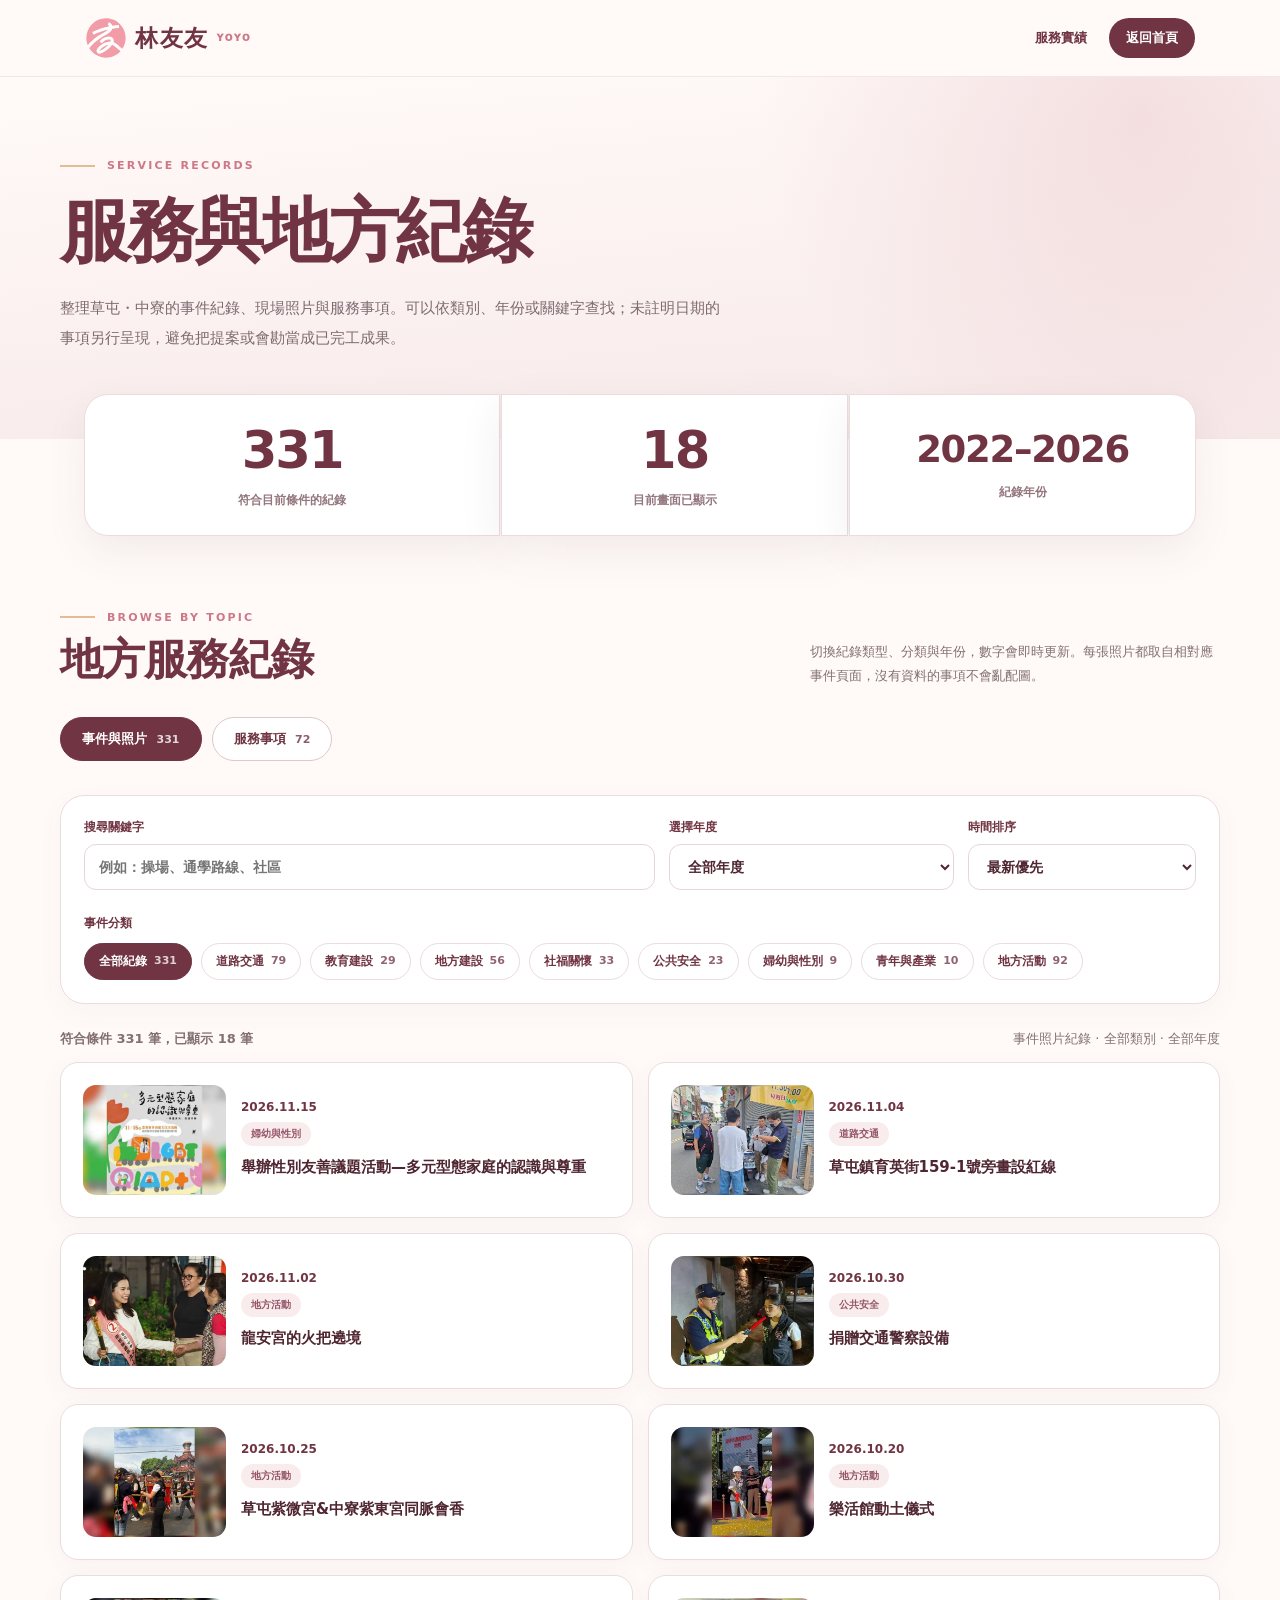
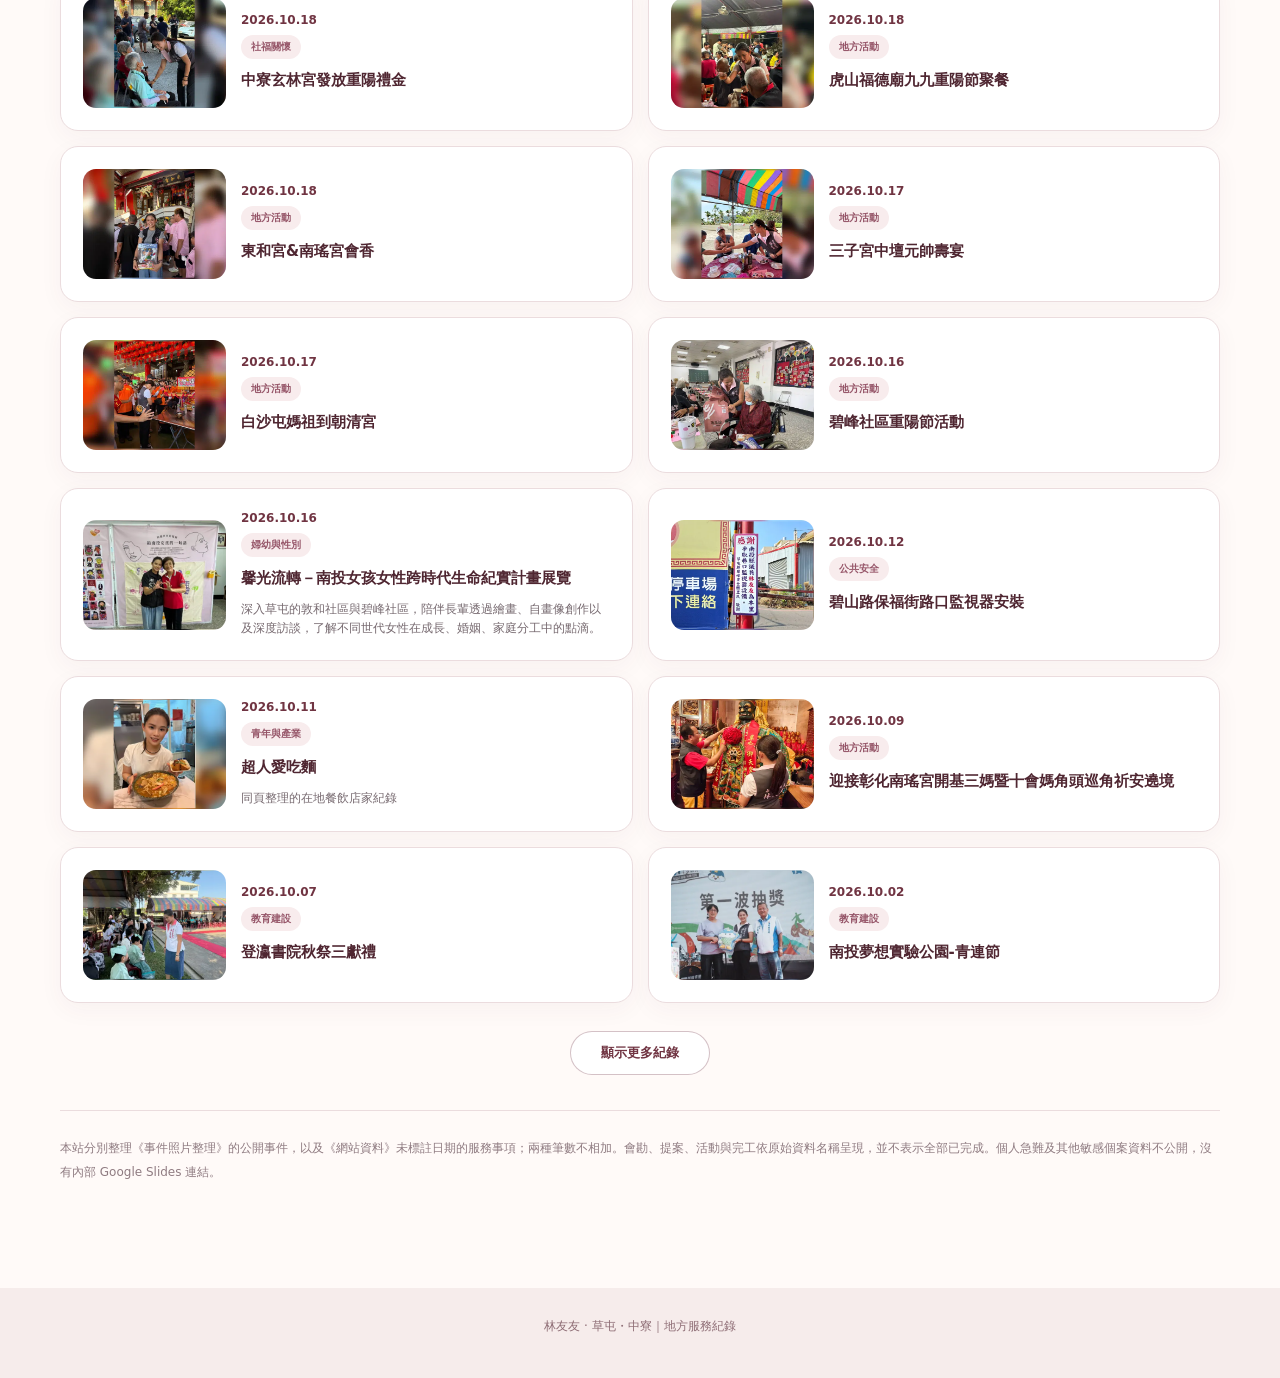
==== commit 1b0756fe: "修復成果標誌、照片來源與年度顯示" ====
--- a/results.html
+++ b/results.html
@@ -66,90 +66,136 @@
 @media(max-width:950px){.records-list{grid-template-columns:1fr}.archive-heading{align-items:start;flex-direction:column}}
 @media(max-width:680px){.header-inner{min-height:68px;padding:0 16px}.nav-links{gap:11px;font-size:12px}.nav-links .desktop-only{display:none}.nav-primary{padding:9px 12px}.site-brand{font-size:21px}.site-brand small{display:none}.page-hero{padding:63px 18px 82px}.hero-desc{font-size:14px}.data-summary{padding:0 15px;margin-top:-48px;grid-template-columns:repeat(3,minmax(0,1fr))}.summary-panel{min-height:111px;padding:13px 8px}.summary-panel:first-child{border-radius:18px 0 0 18px}.summary-panel:last-child{border-radius:0 18px 18px 0}.summary-number{font-size:clamp(24px,7vw,38px)}.summary-label{font-size:10px;line-height:1.4;margin-top:9px}.archive{padding:54px 15px 78px}.archive-heading p{font-size:12px}.filters{border-radius:18px;padding:17px}.control-row{grid-template-columns:repeat(2,minmax(0,1fr));gap:12px}.field:first-child{grid-column:1/-1}.category-tabs{flex-wrap:nowrap;overflow-x:auto;scrollbar-width:none;margin-right:-16px;padding-bottom:7px;scroll-snap-type:x mandatory}.category-tabs::-webkit-scrollbar{display:none}.tab{flex:0 0 auto;scroll-snap-align:start}.record{padding:17px 14px;gap:11px}.record-date{flex-basis:80px;font-size:11px;padding-top:4px}.record-title{font-size:14px}.record-detail{font-size:12px}.records-meta{flex-direction:column;align-items:flex-start;gap:6px}.archive-footnote{font-size:11px}}
 @media(prefers-reduced-motion:reduce){html{scroll-behavior:auto}}
+
+/* V8: restore logo, match source photos, display year ranges instead of a year count */
+.brand-mark{display:none!important}.brand-emblem{display:block;width:42px;height:42px;object-fit:contain;flex:0 0 42px}.site-brand{gap:8px}
+.source-switch{display:flex;flex-wrap:wrap;gap:10px;margin-top:29px}
+.source-option{padding:12px 21px;border:1px solid #dec7cd;border-radius:999px;background:#fff;color:var(--wine);font-size:13px;font-weight:850;transition:background .2s}
+.source-option[aria-pressed="true"],.source-option:hover{background:var(--wine);border-color:var(--wine);color:#fff}
+.source-option span{font-size:11px;font-weight:750;margin-left:5px;opacity:.8}
+.summary-number.year-range{font-size:clamp(22px,3vw,37px);white-space:nowrap;letter-spacing:-.035em}
+.record.with-photo{gap:15px;min-height:146px;align-items:center}
+.record-thumb{flex:0 0 143px;width:143px;height:110px;padding:0;border:0;overflow:hidden;border-radius:13px;background:#f6eeee;cursor:zoom-in;display:block}
+.record-thumb img{display:block;width:100%;height:100%;object-fit:cover;transition:transform .25s ease}
+.record-thumb:hover img{transform:scale(1.05)}
+.record .record-content{align-self:center;min-width:0}
+.record .record-date{flex-basis:auto;min-width:0;display:block;padding:0;margin:0 0 8px;font-size:12px}
+.record .record-title{margin:9px 0 0}
+.record .record-detail{line-height:1.6;margin:8px 0 0}
+.record-note{font-size:11px;line-height:1.7;color:#9a8086;margin:10px 0 0}
+.photo-dialog{width:min(900px,calc(100% - 28px));max-width:none;max-height:92dvh;border:0;padding:0;border-radius:23px;background:#fff;color:var(--wine);box-shadow:0 25px 90px #21121c55;overflow:auto}
+.photo-dialog::backdrop{background:#23171fcf}
+.photo-dialog img{display:block;width:100%;max-height:72dvh;object-fit:contain;background:#261b1f}
+.photo-description{padding:18px 24px 26px}.photo-description h2{font-size:21px;line-height:1.45;margin:0 0 8px}.photo-description p{font-size:12px;margin:0;color:#8d7178;line-height:1.7}
+.photo-close{position:sticky;float:right;top:10px;margin:10px 10px -50px 0;z-index:2;width:40px;height:40px;border:0;border-radius:50%;background:#fff;color:var(--wine);font-size:25px;box-shadow:0 2px 16px #0003}
+@media(max-width:680px){.brand-emblem{width:35px;height:35px;flex-basis:35px}.site-brand{gap:7px}.summary-number.year-range{font-size:clamp(15px,4.7vw,25px)}.source-switch{gap:7px}.source-option{padding:11px 14px;font-size:12px}.record.with-photo{min-height:114px;gap:11px}.record-thumb{width:100px;height:87px;flex-basis:100px;border-radius:9px}.record .record-date{font-size:11px}.record .record-title{font-size:13px}.record-note{font-size:10px}.photo-description{padding:17px 19px 22px}.photo-description h2{font-size:17px}}
+
 </style>
 </head>
 <body>
-<header class="site-header"><div class="header-inner"><a class="site-brand" href="index.html" aria-label="回到林友友首頁"><span class="brand-mark" aria-hidden="true"></span>林友友 <small>YOYO</small></a><nav class="nav-links"><a class="desktop-only" href="index.html#achievements">服務實績</a><a class="nav-primary" href="index.html">返回首頁</a></nav></div></header>
+<header class="site-header"><div class="header-inner"><a class="site-brand" href="index.html" aria-label="回到林友友首頁"><img class="brand-emblem" src="images/logo-mark.svg" alt="" width="42" height="42" loading="eager">林友友 <small>YOYO</small></a><nav class="nav-links"><a class="desktop-only" href="index.html#achievements">服務實績</a><a class="nav-primary" href="index.html">返回首頁</a></nav></div></header>
 <main>
-<section class="page-hero"><div class="inner"><div class="eyebrow">SERVICE RECORDS</div><h1>服務與地方紀錄</h1><p class="hero-desc">從道路交通、教育建設到社區關懷，依事件時間與性質整理公開紀錄。可以搜尋地點或主題，了解議會提案、地方會勘、公共建設及地方活動等不同類型的工作與參與情形。</p></div></section>
+<section class="page-hero"><div class="inner"><div class="eyebrow">SERVICE RECORDS</div><h1>服務與地方紀錄</h1><p class="hero-desc">整理草屯・中寮的事件紀錄、現場照片與服務事項。可以依類別、年份或關鍵字查找；未註明日期的事項另行呈現，避免把提案或會勘當成已完工成果。</p></div></section>
 <section class="data-summary" aria-label="依目前篩選條件統計">
   <div class="summary-panel"><strong class="summary-number" id="matchingCount">—</strong><span class="summary-label">符合目前條件的紀錄</span></div>
   <div class="summary-panel"><strong class="summary-number" id="shownCount">—</strong><span class="summary-label">目前畫面已顯示</span></div>
-  <div class="summary-panel"><strong class="summary-number" id="yearsCount">—</strong><span class="summary-label">涉及年度數</span></div>
+  <div class="summary-panel"><strong class="summary-number" id="yearsCount">—</strong><span class="summary-label" id="yearLabel">紀錄年份</span></div>
 </section>
-<section class="archive" id="records"><div class="inner"><div class="archive-heading"><div><div class="eyebrow">BROWSE BY TOPIC</div><h2>地方服務紀錄</h2></div><p>切換類別、年度或搜尋時，上方數字會即時更新。每筆以原始資料所列時間與事件描述為基礎整理。</p></div>
-<div class="filters" role="search" aria-label="搜尋地方服務紀錄"><div class="control-row"><label class="field" for="recordSearch">搜尋關鍵字<input id="recordSearch" type="search" placeholder="例如：操場、通學路線、社區" autocomplete="off"></label><label class="field" for="recordYear">選擇年度<select id="recordYear"><option value="all">全部年度</option><option value="2026">2026</option><option value="2025">2025</option><option value="2024">2024</option><option value="2023">2023</option><option value="2022">2022</option></select></label><label class="field" for="recordSort">時間排序<select id="recordSort"><option value="desc">最新優先</option><option value="asc">最早優先</option></select></label></div><span class="category-label">事件分類</span><div class="category-tabs" id="categoryTabs" aria-label="事件分類切換"></div></div>
+<section class="archive" id="records"><div class="inner"><div class="archive-heading"><div><div class="eyebrow">BROWSE BY TOPIC</div><h2>地方服務紀錄</h2></div><p>切換紀錄類型、分類與年份，數字會即時更新。每張照片都取自相對應事件頁面，沒有資料的事項不會亂配圖。</p></div>
+<div class="source-switch" role="group" aria-label="切換資料類型">
+<button type="button" class="source-option" data-view="events" aria-pressed="true">事件與照片 <span id="eventsTotal">331</span></button>
+<button type="button" class="source-option" data-view="work" aria-pressed="false">服務事項 <span id="workTotal">72</span></button>
+</div>
+<div class="filters" role="search" aria-label="搜尋地方服務紀錄"><div class="control-row"><label class="field" for="recordSearch">搜尋關鍵字<input id="recordSearch" type="search" placeholder="例如：操場、通學路線、社區" autocomplete="off"></label><label class="field" for="recordYear" id="yearField">選擇年度<select id="recordYear"><option value="all">全部年度</option><option value="2026">2026</option><option value="2025">2025</option><option value="2024">2024</option><option value="2023">2023</option><option value="2022">2022</option></select></label><label class="field" for="recordSort">時間排序<select id="recordSort"><option value="desc">最新優先</option><option value="asc">最早優先</option></select></label></div><span class="category-label">事件分類</span><div class="category-tabs" id="categoryTabs" aria-label="事件分類切換"></div></div>
 <div class="records-meta"><strong id="resultSummary" role="status" aria-live="polite">正在整理紀錄…</strong><span id="activeFilter">全部紀錄</span></div>
 <div class="records-list" id="recordsList" aria-label="服務與地方紀錄清單"></div><div class="empty" id="emptyState" hidden>目前沒有符合條件的紀錄，請更換關鍵字、年度或分類。</div><div class="show-more-wrap"><button type="button" class="show-more" id="showMore" hidden>顯示更多紀錄</button></div>
-<p class="archive-footnote">本頁根據已提供之事件清單整理，更新至 2026 年 11 月。分類及筆數代表公開事件紀錄，非法律服務案件總量、工作完成件數或單一個人的功績。會勘、提案及活動等依事件名稱呈現；涉及個人急難救助及喪葬資料不公開。本站不開放內部簡報連結。</p>
+<p class="archive-footnote">本站分別整理《事件照片整理》的公開事件，以及《網站資料》未標註日期的服務事項；兩種筆數不相加。會勘、提案、活動與完工依原始資料名稱呈現，並不表示全部已完成。個人急難及其他敏感個案資料不公開，沒有內部 Google Slides 連結。</p>
 </div></section>
 </main><footer class="site-footer">林友友 · 草屯・中寮｜地方服務紀錄</footer>
-<script type="application/json" id="recordsData">[{"date":"2026-11-15","dateLabel":"2026.11.15","cat":"women","title":"舉辦性別友善議題活動—多元型態家庭的認識與尊重","detail":""},{"date":"2026-11-04","dateLabel":"2026.11.04","cat":"traffic","title":"草屯鎮育英街159-1號旁畫設紅線","detail":""},{"date":"2026-11-02","dateLabel":"2026.11.02","cat":"local","title":"龍安宮的火把遶境","detail":""},{"date":"2026-10-30","dateLabel":"2026.10.30","cat":"safety","title":"捐贈交通警察設備","detail":""},{"date":"2026-10-25","dateLabel":"2026.10.25","cat":"local","title":"草屯紫微宮\u0026中寮紫東宮同脈會香","detail":""},{"date":"2026-10-20","dateLabel":"2026.10.20","cat":"local","title":"樂活館動土儀式","detail":""},{"date":"2026-10-18","dateLabel":"2026.10.18","cat":"welfare","title":"中寮玄林宮發放重陽禮金","detail":""},{"date":"2026-10-18","dateLabel":"2026.10.18","cat":"local","title":"虎山福德廟九九重陽節聚餐","detail":""},{"date":"2026-10-18","dateLabel":"2026.10.18","cat":"local","title":"東和宮\u0026南瑤宮會香","detail":""},{"date":"2026-10-17","dateLabel":"2026.10.17","cat":"local","title":"三子宮中壇元帥壽宴","detail":""},{"date":"2026-10-17","dateLabel":"2026.10.17","cat":"local","title":"白沙屯媽祖到朝清宮","detail":""},{"date":"2026-10-16","dateLabel":"2026.10.16","cat":"local","title":"碧峰社區重陽節活動","detail":""},{"date":"2026-10-16","dateLabel":"2026.10.16","cat":"women","title":"馨光流轉－南投女孩女性跨時代生命紀實計畫展覽","detail":"深入草屯的敦和社區與碧峰社區，陪伴長輩透過繪畫、自畫像創作以及深度訪談，了解不同世代女性在成長、婚姻、家庭分工中的點滴。"},{"date":"2026-10-12","dateLabel":"2026.10.12","cat":"safety","title":"碧山路保福街路口監視器安裝","detail":""},{"date":"2026-10-11","dateLabel":"2026.10.11","cat":"youth","title":"超人愛吃麵","detail":"同頁整理的在地餐飲店家紀錄"},{"date":"2026-10-09","dateLabel":"2026.10.09","cat":"local","title":"迎接彰化南瑤宮開基三媽暨十會媽角頭巡角祈安遶境","detail":""},{"date":"2026-10-07","dateLabel":"2026.10.07","cat":"education","title":"登瀛書院秋祭三獻禮","detail":""},{"date":"2026-10-02","dateLabel":"2026.10.02","cat":"education","title":"南投夢想實驗公園-青連節","detail":""},{"date":"2026-10-01","dateLabel":"2026.10.01","cat":"welfare","title":"社區長者施打疫苗關懷","detail":""},{"date":"2026-09-29","dateLabel":"2026.09.29","cat":"traffic","title":"草屯鎮南埔里中正路廍底巷47號路面損壞","detail":""},{"date":"2026-09-24","dateLabel":"2026.09.24","cat":"education","title":"會勘中原國小","detail":""},{"date":"2026-09-24","dateLabel":"2026.09.24","cat":"education","title":"會勘旭光高中活動中心調系統改善","detail":""},{"date":"2026-09-23","dateLabel":"2026.09.23","cat":"education","title":"增設碧峰國小匹克球用具","detail":""},{"date":"2026-09-21","dateLabel":"2026.09.21","cat":"community","title":"草屯鎮富寮里富頂路一段排水側溝設計不良","detail":""},{"date":"2026-09-18","dateLabel":"2026.09.18","cat":"education","title":"廣達游於藝 學生作品成果展","detail":""},{"date":"2026-09-15","dateLabel":"2026.09.15","cat":"education","title":"爭取南投固定體適能檢測中心，希望建構標準化的體適能檢測","detail":""},{"date":"2026-09-15","dateLabel":"2026.09.15","cat":"education","title":"要求教育處，把全縣各級學校的主要通學路線重新整理一遍，並把重點鎖定在大型工程車頻繁進出、人車共道、道路狹窄，以及校園周邊施工中的路段。","detail":""},{"date":"2026-09-13","dateLabel":"2026.09.13","cat":"women","title":"舉辦武動童心・藝起歡樂的親子活動","detail":""},{"date":"2026-08-31","dateLabel":"2026.08.31","cat":"community","title":"草屯鎮富昌路照明設備損壞及亮度不足","detail":""},{"date":"2026-08-14","dateLabel":"2026.08.14","cat":"community","title":"參加「南投幸福GO服務座談會」","detail":""},{"date":"2026-08-12","dateLabel":"2026.08.12","cat":"traffic","title":"草屯鎮北投里北投路105巷26號門牌前需劃設紅線","detail":""},{"date":"2026-08-06","dateLabel":"2026.08.06","cat":"community","title":"草屯鎮新厝里建興段121-2號貴所水溝建到私人的土地","detail":""},{"date":"2026-08-06","dateLabel":"2026.08.06","cat":"community","title":"中寮鄉中寮段0900-0000增設擋土牆","detail":""},{"date":"2026-07-25","dateLabel":"2026.07.25","cat":"women","title":"聯合茉莉窯烤麵包舉辦四場親子窯烤 Pizza","detail":"活動日期：2026 年 7 月 25 日、8 月 1 日、8 月 15 日、8 月 22 日。"},{"date":"2026-07-23","dateLabel":"2026.07.23","cat":"traffic","title":"草屯北投埔段131地號護岸堤防改善","detail":""},{"date":"2026-07-23","dateLabel":"2026.07.23","cat":"women","title":"第三屆草屯新手盃戰鬥陀螺賽","detail":""},{"date":"2026-07-20","dateLabel":"2026.07.20","cat":"youth","title":"呷島早午餐店","detail":"同頁整理的在地餐飲店家紀錄"},{"date":"2026-07-18","dateLabel":"2026.07.18","cat":"youth","title":"壹玖陸貳藝空間 1962 Art Gallery 王雄國老師","detail":""},{"date":"2026-07-17","dateLabel":"2026.07.17","cat":"traffic","title":"草屯投8線玉屏路179-8號~165號路面改善","detail":""},{"date":"2026-07-16","dateLabel":"2026.07.16","cat":"traffic","title":"御史里（玉屏路、長壽巷附近增設護欄）","detail":""},{"date":"2026-07-15","dateLabel":"2026.07.15","cat":"traffic","title":"草屯鎮平林里健行路路面改善","detail":""},{"date":"2026-07-15","dateLabel":"2026.07.15","cat":"community","title":"中寮鄉龍眼林段759-4地號農路整治","detail":""},{"date":"2026-07-14","dateLabel":"2026.07.14","cat":"traffic","title":"草屯鎮碧興路一段105號路燈需求","detail":""},{"date":"2026-07-10","dateLabel":"2026.07.10","cat":"traffic","title":"草屯投4縣、投8縣縣道148線及周邊道路，人手孔地下化會勘","detail":""},{"date":"2026-07-09","dateLabel":"2026.07.09","cat":"traffic","title":"草屯殯儀館旁指示牌與國六橋下會勘","detail":""},{"date":"2026-07-09","dateLabel":"2026.07.09","cat":"traffic","title":"玉屏路與長壽巷2號前面路面改善會勘","detail":""},{"date":"2026-06-20","dateLabel":"2026.06.20","cat":"local","title":"中寮虎爺會成立","detail":""},{"date":"2026-06-20","dateLabel":"2026.06.20","cat":"community","title":"虎山親水公園 環保局清理魚屍體","detail":""},{"date":"2026-06-19","dateLabel":"2026.06.19","cat":"local","title":"碧洲溝仔墘社區","detail":""},{"date":"2026-06-15","dateLabel":"2026.06.15","cat":"community","title":"垃圾車翻覆","detail":""},{"date":"2026-06-14","dateLabel":"2026.06.14","cat":"local","title":"中寮天德宮包肉粽","detail":""},{"date":"2026-06-14","dateLabel":"2026.06.14","cat":"local","title":"邯鄲會創會拾載繞境大典","detail":""},{"date":"2026-06-14","dateLabel":"2026.06.14","cat":"welfare","title":"石川社區發展協會 端午棕葉暨健康衛教宣導活動","detail":""},{"date":"2026-06-13","dateLabel":"2026.06.13","cat":"traffic","title":"中寮鄉永福村大坪路段封閉","detail":""},{"date":"2026-06-10","dateLabel":"2026.06.10","cat":"local","title":"虎山國小畢業典禮","detail":""},{"date":"2026-06-05","dateLabel":"2026.06.05","cat":"welfare","title":"創世基金會x碧峰社區端午活動-包肉粽","detail":""},{"date":"2026-06-02","dateLabel":"2026.06.02","cat":"local","title":"旭光國中畢業典禮","detail":""},{"date":"2026-05-18","dateLabel":"2026.05.18","cat":"education","title":"提出推動「台客語實驗國小」的構想，推動母語運動","detail":""},{"date":"2026-05-17","dateLabel":"2026.05.17","cat":"women","title":"舉辦童心飛揚親子水樂園活動","detail":""},{"date":"2026-05-09","dateLabel":"2026.05.09","cat":"local","title":"北勢湳永安宮繞境盛會","detail":""},{"date":"2026-05-02","dateLabel":"2026.05.02","cat":"local","title":"南投青探號 音樂節","detail":""},{"date":"2026-04-18","dateLabel":"2026.04.18","cat":"local","title":"帝爺公祝壽","detail":""},{"date":"2026-04-16","dateLabel":"2026.04.16","cat":"local","title":"115年全國地方議會議長盃軟式網球錦標賽","detail":""},{"date":"2026-04-10","dateLabel":"2026.04.10","cat":"community","title":"草屯投14縣3K公里處集水井整治","detail":""},{"date":"2026-03-27","dateLabel":"2026.03.27","cat":"welfare","title":"草屯南埔社區健康樂步行","detail":""},{"date":"2026-03-21","dateLabel":"2026.03.21","cat":"youth","title":"漢豆咖啡","detail":"同頁整理的在地餐飲店家紀錄"},{"date":"2026-01-19","dateLabel":"2026.01.19","cat":"community","title":"草屯籃球場看台區上方無遮陽設備","detail":""},{"date":"2026-01-19","dateLabel":"2026.01.19","cat":"community","title":"草屯鎮御史里登輝路段柏油路不平整","detail":""},{"date":"2026-01-19","dateLabel":"2026.01.19","cat":"community","title":"草屯鎮御史里御富路337巷未設置槽化線","detail":""},{"date":"2026-01-19","dateLabel":"2026.01.19","cat":"traffic","title":"草屯鎮新庄里芬草路二段613巷道路改善","detail":""},{"date":"2026-01-19","dateLabel":"2026.01.19","cat":"traffic","title":"草屯富寮里宅內街護欄修繕","detail":""},{"date":"2026-01-08","dateLabel":"2026.01.08","cat":"community","title":"草屯茄荖圳南圳分線第4主給水利溝清淤","detail":""},{"date":"2025-12-31","dateLabel":"2025.12.31","cat":"traffic","title":"草屯投8線玉屏路縣管道路側溝清淤","detail":""},{"date":"2025-12-28","dateLabel":"2025.12.28","cat":"welfare","title":"永續發展基金會-一日公益音樂會","detail":""},{"date":"2025-12-27","dateLabel":"2025.12.27","cat":"youth","title":"山角咖啡","detail":"同一頁另有沐森咖啡廳、波嶼咖啡相關紀錄，但未提供各自完整日期，未另計入。"},{"date":"2025-12-22","dateLabel":"2025.12.22","cat":"community","title":"草屯史館路101巷縣管區排-六汴溝排水支線雜草","detail":""},{"date":"2025-12-18","dateLabel":"2025.12.18","cat":"local","title":"和御天宮與大庄浩天宮共同參與漂遊者森林音樂祭","detail":""},{"date":"2025-12-17","dateLabel":"2025.12.17","cat":"traffic","title":"草屯大成街與中正路口周邊增設汽車停車格","detail":""},{"date":"2025-12-17","dateLabel":"2025.12.17","cat":"community","title":"草屯富寮里民眾住家前水溝蓋異音","detail":""},{"date":"2025-12-17","dateLabel":"2025.12.17","cat":"education","title":"到敦和國小與葉兆祺校長探討活動中心的冷氣設備更新","detail":""},{"date":"2025-12-13","dateLabel":"2025.12.13","cat":"education","title":"旭光高中運動會並關心空手道隊","detail":""},{"date":"2025-12-11","dateLabel":"2025.12.11","cat":"community","title":"草屯玉屏路住家前水溝溢流","detail":""},{"date":"2025-12-10","dateLabel":"2025.12.10","cat":"local","title":"碧峰社區口紅製作","detail":""},{"date":"2025-12-01","dateLabel":"2025.12.01","cat":"community","title":"草屯新厝里民眾住家前水溝蓋異音","detail":""},{"date":"2025-11-29","dateLabel":"2025.11.29","cat":"education","title":"添購旭光高中射箭隊設備並回校關心","detail":""},{"date":"2025-11-18","dateLabel":"2025.11.18","cat":"education","title":"彰明盃籃球比賽","detail":""},{"date":"2025-11-17","dateLabel":"2025.11.17","cat":"education","title":"草屯富功國小建設操場","detail":""},{"date":"2025-11-15","dateLabel":"2025.11.15","cat":"education","title":"推廣匹克球運動","detail":""},{"date":"2025-11-10","dateLabel":"2025.11.10","cat":"traffic","title":"草屯台14線碧興路往聯絡道無禁行機車標誌","detail":""},{"date":"2025-11-06","dateLabel":"2025.11.06","cat":"traffic","title":"中寮八仙村仙鹿産業道路排水溝改善","detail":""},{"date":"2025-11-03","dateLabel":"2025.11.03","cat":"safety","title":"消防隊防火巷宣導","detail":""},{"date":"2025-10-30","dateLabel":"2025.10.30","cat":"community","title":"草屯坪頂里股坑巷29-11號前農路\u0026擋土牆","detail":""},{"date":"2025-10-22","dateLabel":"2025.10.22","cat":"local","title":"草屯御天宮徒步謁祖","detail":""},{"date":"2025-10-14","dateLabel":"2025.10.14","cat":"community","title":"草屯北投補段934地號路基崩塌","detail":""},{"date":"2025-10-13","dateLabel":"2025.10.13","cat":"traffic","title":"草屯復興路與草溪路747巷路口設置號誌","detail":""},{"date":"2025-10-12","dateLabel":"2025.10.12","cat":"community","title":"復興里美華巷 電表故障","detail":""},{"date":"2025-10-08","dateLabel":"2025.10.08","cat":"local","title":"聖陽南巡陽聲遶境","detail":""},{"date":"2025-09-30","dateLabel":"2025.09.30","cat":"welfare","title":"光復鄉鏟子超人+送物資","detail":""},{"date":"2025-09-27","dateLabel":"2025.09.27","cat":"local","title":"白沙屯媽祖駐駕松柏嶺受天宮","detail":""},{"date":"2025-09-18","dateLabel":"2025.09.18","cat":"safety","title":"草屯鎮碧峰守望相助隊爭取菸灰缸","detail":""},{"date":"2025-09-12","dateLabel":"2025.09.12","cat":"traffic","title":"草屯新興段685地號灌溉溝渠清淤及路燈","detail":""},{"date":"2025-09-09","dateLabel":"2025.09.09","cat":"local","title":"草屯月眉厝龍德廟修繕說明會","detail":""},{"date":"2025-09-09","dateLabel":"2025.09.09","cat":"traffic","title":"中寮鄉永福村永嘉新村竹仔坑橋引道駁坎坍方","detail":""},{"date":"2025-09-08","dateLabel":"2025.09.08","cat":"safety","title":"製作聽障駕駛行車友善貼紙","detail":""},{"date":"2025-09-03","dateLabel":"2025.09.03","cat":"traffic","title":"中寮鄉永福村永嘉新村竹坑橋下攔沙壩","detail":""},{"date":"2025-08-27","dateLabel":"2025.08.27","cat":"local","title":"活水盃游泳分齡賽","detail":""},{"date":"2025-08-26","dateLabel":"2025.08.26","cat":"traffic","title":"草屯鎮北投里慶安街80號反射鏡增設","detail":""},{"date":"2025-08-20","dateLabel":"2025.08.20","cat":"local","title":"加老社區播放影片《阿姨，上學囉！》","detail":""},{"date":"2025-08-19","dateLabel":"2025.08.19","cat":"traffic","title":"中寮鄉內城村龍南路8-1號前號誌、標線","detail":""},{"date":"2025-08-17","dateLabel":"2025.08.17","cat":"local","title":"舉辦南投樂藝夏 龍德廟廟埕的音樂會","detail":""},{"date":"2025-08-13","dateLabel":"2025.08.13","cat":"safety","title":"南中寮勘災","detail":""},{"date":"2025-08-13","dateLabel":"2025.08.13","cat":"traffic","title":"中寮鄉投22線環鄉公路16.8K施建集水井","detail":""},{"date":"2025-08-01","dateLabel":"2025.08.01","cat":"traffic","title":"草屯鎮碧峰里光華三橋旁護岸堤防改善","detail":""},{"date":"2025-07-31","dateLabel":"2025.07.31","cat":"community","title":"富林路一段552號 樹木倒塌","detail":""},{"date":"2025-07-29","dateLabel":"2025.07.29","cat":"traffic","title":"中寮鄉139縣道兩旁雜草寵叢生清理","detail":""},{"date":"2025-07-24","dateLabel":"2025.07.24","cat":"local","title":"永福村文康車巡迴","detail":""},{"date":"2025-07-16","dateLabel":"2025.07.16","cat":"traffic","title":"草屯北投埔段131地號護岸堤防改善","detail":""},{"date":"2025-06-23","dateLabel":"2025.06.23","cat":"community","title":"草屯鎮土城里無元修道場旁電線雜亂","detail":""},{"date":"2025-06-18","dateLabel":"2025.06.18","cat":"traffic","title":"草溪路路樹倒塌","detail":""},{"date":"2025-05-28","dateLabel":"2025.05.28","cat":"traffic","title":"中寮鄉永福村永嘉新村路面改善","detail":""},{"date":"2025-05-12","dateLabel":"2025.05.12","cat":"traffic","title":"中寮鄉龍南路爽文國小前道路改善","detail":""},{"date":"2025-04-22","dateLabel":"2025.04.22","cat":"traffic","title":"復興里碧山路747-1號至40號巷子路面鋪平","detail":""},{"date":"2025-04-16","dateLabel":"2025.04.16","cat":"community","title":"大觀市場 中山街370號 清水溝","detail":""},{"date":"2025-04-14","dateLabel":"2025.04.14","cat":"community","title":"北勢湳永安宮旁小路更換欄杆","detail":""},{"date":"2025-04-12","dateLabel":"2025.04.12","cat":"community","title":"北中寮松鼠咬電線","detail":""},{"date":"2025-04-09","dateLabel":"2025.04.09","cat":"safety","title":"碧山路二手家電行起火","detail":""},{"date":"2025-04-08","dateLabel":"2025.04.08","cat":"traffic","title":"中寮921檳榔攤前方紅綠燈號誌","detail":""},{"date":"2025-03-25","dateLabel":"2025.03.25","cat":"traffic","title":"草屯坪頂里股坑巷路燈增設","detail":""},{"date":"2025-03-21","dateLabel":"2025.03.21","cat":"community","title":"草屯鎮南埔里中正路395號施作擋土牆","detail":""},{"date":"2025-03-11","dateLabel":"2025.03.11","cat":"local","title":"北投朝陽宮迎請四大姓祀奉「開基聖二媽」駕臨四大姓庄頭巡香活動","detail":""},{"date":"2025-03-07","dateLabel":"2025.03.07","cat":"community","title":"新厝里集會所二樓啟用","detail":""},{"date":"2025-03-05","dateLabel":"2025.03.05","cat":"community","title":"新興段灌溉溝清除淤積","detail":""},{"date":"2025-02-27","dateLabel":"2025.02.27","cat":"traffic","title":"草屯鎮炎峰里中正路與大成街口標線改善","detail":""},{"date":"2025-02-25","dateLabel":"2025.02.25","cat":"traffic","title":"中寮鄉永福村永康國小福反射鏡修繕","detail":""},{"date":"2025-02-24","dateLabel":"2025.02.24","cat":"community","title":"北投朝陽宮古蹟會勘","detail":""},{"date":"2025-02-14","dateLabel":"2025.02.14","cat":"community","title":"中寮鄉八杞仙段地號209擋土牆","detail":""},{"date":"2025-02-10","dateLabel":"2025.02.10","cat":"community","title":"新庄里生態水利溝淤積會勘","detail":""},{"date":"2025-02-05","dateLabel":"2025.02.05","cat":"community","title":"草屯新興段685地號新庄分線灌溉溝渠清淤","detail":""},{"date":"2025-02-03","dateLabel":"2025.02.03","cat":"traffic","title":"草屯鎮敦和里碧山路348巷反射鏡增設","detail":""},{"date":"2025-01-19","dateLabel":"2025.01.19","cat":"local","title":"碧峰社區寫春聯","detail":""},{"date":"2025-01-19","dateLabel":"2025.01.19","cat":"local","title":"中庄福德祠參加親子拔蘿蔔活動","detail":""},{"date":"2025-01-14","dateLabel":"2025.01.14","cat":"welfare","title":"南投縣光暉慈善會做公益","detail":""},{"date":"2025-01-06","dateLabel":"2025.01.06","cat":"traffic","title":"投9線草屯鎮史館路（史館路 156號前）路段反光防撞桿、白色安全線改善 增設路燈","detail":""},{"date":"2025-00-00","dateLabel":"2025","cat":"welfare","title":"和南投縣大宏慈善會會長、龍安社區發展協會理事長，以及龍安村廖村長一起合作，在中寮鄉的三個村落發放114年7月份的愛心關懷慰問物資，提供給中低收入與清寒家庭。","detail":""},{"date":"2025-00-00","dateLabel":"2025","cat":"welfare","title":"土城社區愛心便當","detail":""},{"date":"2024-12-31","dateLabel":"2024.12.31","cat":"community","title":"草屯鎮復興里碧山路7-11旁水利溝清淤","detail":""},{"date":"2024-12-30","dateLabel":"2024.12.30","cat":"traffic","title":"草屯鎮玉屏路投8線拓寬","detail":""},{"date":"2024-12-27","dateLabel":"2024.12.27","cat":"local","title":"草屯復興社區發展協會發春聯","detail":""},{"date":"2024-12-27","dateLabel":"2024.12.27","cat":"education","title":"爭取教師文康活動費為每人3千元","detail":""},{"date":"2024-12-23","dateLabel":"2024.12.23","cat":"local","title":"山腳里社區 聖誕活動","detail":""},{"date":"2024-12-21","dateLabel":"2024.12.21","cat":"local","title":"碧峰社區冬至包湯圓","detail":""},{"date":"2024-12-19","dateLabel":"2024.12.19","cat":"traffic","title":"台14線博愛路新豐路口行人庇護島會勘","detail":""},{"date":"2024-12-15","dateLabel":"2024.12.15","cat":"local","title":"推動南投好行卡-交通無限暢遊版以及台灣好行QRCODE乘車套票","detail":""},{"date":"2024-12-13","dateLabel":"2024.12.13","cat":"traffic","title":"碧山路路面鋪平","detail":""},{"date":"2024-12-11","dateLabel":"2024.12.11","cat":"community","title":"草屯鎮中山里草溪路640巷口增設標誌工程","detail":""},{"date":"2024-12-05","dateLabel":"2024.12.05","cat":"local","title":"山谷迴響音樂節","detail":""},{"date":"2024-11-18","dateLabel":"2024.11.18","cat":"community","title":"草屯鎮中山里草溪路640巷口增設標誌工程","detail":""},{"date":"2024-11-14","dateLabel":"2024.11.14","cat":"education","title":"草屯富功國小羽球隊親子交流賽感恩茶會","detail":""},{"date":"2024-11-13","dateLabel":"2024.11.13","cat":"traffic","title":"中寮鄉廣福村反射鏡增設","detail":""},{"date":"2024-11-04","dateLabel":"2024.11.04","cat":"traffic","title":"草屯鎮加老里茄荖溪護欄損壞","detail":""},{"date":"2024-11-00","dateLabel":"2024.11","cat":"welfare","title":"南投縣113年度社區照顧關懷據點年度成果展","detail":""},{"date":"2024-10-11","dateLabel":"2024.10.11","cat":"local","title":"尬電之夜","detail":""},{"date":"2024-10-00","dateLabel":"2024.10","cat":"local","title":"外梗寮福德宮 平安福宴","detail":""},{"date":"2024-08-16","dateLabel":"2024.08.16","cat":"community","title":"草屯鎮手工業產業園區服務中心動土典禮","detail":""},{"date":"2024-08-00","dateLabel":"2024.08","cat":"local","title":"慈濟舉辦茹素活動","detail":""},{"date":"2024-08-00","dateLabel":"2024.08","cat":"local","title":"原來視這樣：原民學童的捕光獵影攝影展","detail":""},{"date":"2024-08-00","dateLabel":"2024.08","cat":"local","title":"父母節暨樂學習成果展","detail":""},{"date":"2024-08-00","dateLabel":"2024.08","cat":"local","title":"原之驛 千人烤大豬派對","detail":""},{"date":"2024-08-00","dateLabel":"2024.08","cat":"youth","title":"黛我走甜點工坊 take me away studio","detail":""},{"date":"2024-07-30","dateLabel":"2024.07.30","cat":"community","title":"草屯鎮碧興路二段抄封埤週邊雜草叢生","detail":""},{"date":"2024-07-23","dateLabel":"2024.07.23","cat":"community","title":"東草屯休息站開幕","detail":""},{"date":"2024-07-02","dateLabel":"2024.07.02","cat":"community","title":"爭取輓聯電子化","detail":""},{"date":"2024-06-00","dateLabel":"2024.06","cat":"safety","title":"在定期會提出南投應設立防災公園","detail":""},{"date":"2024-05-17","dateLabel":"2024.05.17","cat":"traffic","title":"草屯鎮投9線史館路與史館路201巷口水溝加蓋、電桿向內遷移改善","detail":""},{"date":"2024-05-17","dateLabel":"2024.05.17","cat":"traffic","title":"草屯鎮投9縣史館路反光防撞桿與白色標線改善","detail":""},{"date":"2024-05-15","dateLabel":"2024.05.15","cat":"traffic","title":"草屯鎮北投里史館路201巷畫紅線","detail":""},{"date":"2024-05-11","dateLabel":"2024.05.11","cat":"local","title":"替代役到中寮和興社區表演","detail":""},{"date":"2024-05-11","dateLabel":"2024.05.11","cat":"welfare","title":"中寮三個社區關懷據點以及草屯一個失智據點","detail":""},{"date":"2024-05-01","dateLabel":"2024.05.01","cat":"traffic","title":"草屯鎮北投里史館路\u0026北投路交叉路口改善","detail":""},{"date":"2024-05-00","dateLabel":"2024.05","cat":"local","title":"接任南投縣體育會國武術委員會主委","detail":""},{"date":"2024-05-00","dateLabel":"2024.05","cat":"local","title":"碧峰社區參加睿智盃高智爾球中彰投區聯誼賽","detail":""},{"date":"2024-04-29","dateLabel":"2024.04.29","cat":"safety","title":"爽文派出所所長布達典禮","detail":""},{"date":"2024-04-17","dateLabel":"2024.04.17","cat":"traffic","title":"草屯鎮御史里中正路機車待轉區改善","detail":""},{"date":"2024-04-03","dateLabel":"2024.04.03","cat":"local","title":"草屯區婦女活動中心講故事給小孩","detail":""},{"date":"2024-04-00","dateLabel":"2024.04","cat":"welfare","title":"全國身心障礙運動會","detail":""},{"date":"2024-04-00","dateLabel":"2024.04","cat":"local","title":"爽文派出所所長布達典禮","detail":""},{"date":"2024-04-00","dateLabel":"2024.04","cat":"safety","title":"草屯分局詐騙宣導","detail":""},{"date":"2024-03-31","dateLabel":"2024.03.31","cat":"traffic","title":"台南議員參訪草屯中正路偏心車道規劃","detail":""},{"date":"2024-03-21","dateLabel":"2024.03.21","cat":"community","title":"草屯鎮太平路一段周邊人行道改善計畫","detail":""},{"date":"2024-03-06","dateLabel":"2024.03.06","cat":"traffic","title":"草屯鎮立人158巷101弄巷道口路面水溝加蓋","detail":""},{"date":"2024-03-06","dateLabel":"2024.03.06","cat":"traffic","title":"草屯鎮玉屏路玉屏橋交通改善","detail":""},{"date":"2024-03-00","dateLabel":"2024.03","cat":"safety","title":"草屯平林國小70週年校慶暨社區園遊會活動","detail":""},{"date":"2024-02-21","dateLabel":"2024.02.21","cat":"traffic","title":"草屯鎮富寮里九九峰鳥園道路標線","detail":""},{"date":"2024-02-06","dateLabel":"2024.02.06","cat":"traffic","title":"草屯鎮加老里芬草路三段396巷排水溝加蓋會勘","detail":""},{"date":"2024-02-03","dateLabel":"2024.02.03","cat":"safety","title":"過年跟草屯分局在年貨大街宣導反詐騙","detail":""},{"date":"2024-02-00","dateLabel":"2024.02","cat":"welfare","title":"和財團法人老五老基金會送年菜","detail":""},{"date":"2024-02-00","dateLabel":"2024.02","cat":"safety","title":"米龜都分裝給社區據點給長輩們：永平村據點、永福村據點、龍安村據點","detail":""},{"date":"2024-01-19","dateLabel":"2024.01.19","cat":"safety","title":"消防節跟消防員訓練","detail":""},{"date":"2024-01-14","dateLabel":"2024.01.14","cat":"traffic","title":"投22接投26線 中寮環鄉道路拓寬改善工程完工","detail":""},{"date":"2024-01-10","dateLabel":"2024.01.10","cat":"community","title":"掃街活動","detail":""},{"date":"2024-01-00","dateLabel":"2024.01","cat":"local","title":"在碧峰社區寫春聯","detail":""},{"date":"2024-01-00","dateLabel":"2024.01","cat":"welfare","title":"龍眼林福利協會 歲末圍爐，關心長輩","detail":""},{"date":"2024-00-00","dateLabel":"2024","cat":"youth","title":"第20屆定期會 要求為預防青少年憂鬱，設立免費心理諮商","detail":""},{"date":"2024-00-00","dateLabel":"2024","cat":"youth","title":"推動在地文化創意表演藝術產業，青年返鄉演員參與具地方特色演藝作品","detail":""},{"date":"2024-00-00","dateLabel":"2024","cat":"youth","title":"南嶋文化祭","detail":""},{"date":"2023-12-28","dateLabel":"2023.12.28","cat":"community","title":"戶政事務所結婚背板美學提升","detail":""},{"date":"2023-12-21","dateLabel":"2023.12.21","cat":"education","title":"完成中小學的病媒蚊防治噴藥並關心中寮鄉國中小上課狀況","detail":""},{"date":"2023-12-06","dateLabel":"2023.12.06","cat":"local","title":"山腳社區發展協會 跳蚤市場","detail":""},{"date":"2023-12-00","dateLabel":"2023.12","cat":"local","title":"全縣幼兒體能運動會","detail":""},{"date":"2023-12-00","dateLabel":"2023.12","cat":"local","title":"跟著中寮鄉紫東宮觀賞車頂上的玄天上帝","detail":""},{"date":"2023-11-27","dateLabel":"2023.11.27","cat":"local","title":"草屯新豐聖玄宮宮慶摸彩晚會","detail":""},{"date":"2023-11-14","dateLabel":"2023.11.14","cat":"local","title":"草屯龍德廟百年匾額","detail":""},{"date":"2023-11-14","dateLabel":"2023.11.14","cat":"traffic","title":"草屯鎮碧峰里碧山路路面改善會勘(龍德廟)","detail":""},{"date":"2023-11-10","dateLabel":"2023.11.10","cat":"traffic","title":"草屯鎮碧峰里龍德廟前交通改善","detail":""},{"date":"2023-11-00","dateLabel":"2023.11","cat":"welfare","title":"聯合舉辦公益釣蝦活動，並且所得捐贈予南投縣光暉慈善會","detail":""},{"date":"2023-11-00","dateLabel":"2023.11","cat":"welfare","title":"參加南投縣112年度社區照顧關懷據點年度成果展暨趣味競賽","detail":""},{"date":"2023-11-00","dateLabel":"2023.11","cat":"local","title":"擔任草屯御天宮【十願】大總理跟著大家一路走到彰化南瑤宮老二媽","detail":""},{"date":"2023-10-25","dateLabel":"2023.10.25","cat":"education","title":"仁愛鄉春陽國小義煮活動","detail":""},{"date":"2023-10-22","dateLabel":"2023.10.22","cat":"safety","title":"草屯圓環噴水池控制器冒出大煙，收到通報馬上到場關心","detail":""},{"date":"2023-10-22","dateLabel":"2023.10.22","cat":"safety","title":"草屯圓環噴水池控制器冒煙通報","detail":""},{"date":"2023-10-21","dateLabel":"2023.10.21","cat":"traffic","title":"中寮投26線永樂路 拓寬","detail":""},{"date":"2023-10-00","dateLabel":"2023.10","cat":"welfare","title":"到仁愛鄉春陽國小參加義煮活動 送愛到偏鄉","detail":""},{"date":"2023-10-00","dateLabel":"2023.10","cat":"welfare","title":"前往龍安社區發展協會與長輩一起同樂","detail":""},{"date":"2023-09-21","dateLabel":"2023.09.21","cat":"traffic","title":"中寮竹仔坑橋大洞會勘","detail":""},{"date":"2023-09-19","dateLabel":"2023.09.19","cat":"safety","title":"草屯分局反詐騙宣導","detail":""},{"date":"2023-09-04","dateLabel":"2023.09.04","cat":"safety","title":"草屯分局反詐騙宣導","detail":""},{"date":"2023-09-00","dateLabel":"2023.09","cat":"local","title":"中寮龍眼文化季","detail":""},{"date":"2023-09-00","dateLabel":"2023.09","cat":"youth","title":"祥哥茶攤","detail":""},{"date":"2023-09-00","dateLabel":"2023.09","cat":"women","title":"台灣女孩日之女孩馨光夜跑活動","detail":""},{"date":"2023-08-31","dateLabel":"2023.08.31","cat":"welfare","title":"中寮愛心美髮活動","detail":""},{"date":"2023-08-24","dateLabel":"2023.08.24","cat":"community","title":"草屯鎮玉峰里玉屏路234號處淹水","detail":""},{"date":"2023-08-23","dateLabel":"2023.08.23","cat":"safety","title":"草屯鎮碧峰里碧山路監視器會勘","detail":""},{"date":"2023-08-21","dateLabel":"2023.08.21","cat":"traffic","title":"草屯鎮山腳里民生三街14巷與正氣街交叉處紅線","detail":""},{"date":"2023-08-18","dateLabel":"2023.08.18","cat":"traffic","title":"行人零死亡推動聯盟","detail":""},{"date":"2023-08-17","dateLabel":"2023.08.17","cat":"community","title":"中寮鄉龍安村福德巷改善","detail":""},{"date":"2023-08-17","dateLabel":"2023.08.17","cat":"traffic","title":"草屯鎮平林巷產業道路改善","detail":""},{"date":"2023-08-17","dateLabel":"2023.08.17","cat":"traffic","title":"中寮鄉永福村永嘉新村主要道路改善","detail":""},{"date":"2023-08-17","dateLabel":"2023.08.17","cat":"education","title":"中寮國小國際教育成果嘉年華","detail":""},{"date":"2023-08-14","dateLabel":"2023.08.14","cat":"welfare","title":"關懷麻煩小天使協會","detail":""},{"date":"2023-08-09","dateLabel":"2023.08.09","cat":"education","title":"富功國小幼兒園參訪","detail":""},{"date":"2023-08-06","dateLabel":"2023.08.06","cat":"welfare","title":"中興濟德慈善會捐血活動","detail":""},{"date":"2023-08-00","dateLabel":"2023.08","cat":"welfare","title":"觀愛南投公益愛心園遊會","detail":""},{"date":"2023-08-00","dateLabel":"2023.08","cat":"local","title":"水保動森派對日","detail":"水土保持局在草屯鎮九九峰動物樂園辦理教育宣導和彩繪活動"},{"date":"2023-08-00","dateLabel":"2023.08","cat":"local","title":"臺灣工藝研究發展中心茶湯漆舞漆藝茶器展","detail":""},{"date":"2023-08-00","dateLabel":"2023.08","cat":"local","title":"參觀洪晧倫老師展覽","detail":""},{"date":"2023-08-00","dateLabel":"2023.08","cat":"local","title":"草屯惠德宮遶境","detail":""},{"date":"2023-08-00","dateLabel":"2023.08","cat":"education","title":"華山基金會與蜂國蜂蜜莊園合作舉辦義賣","detail":""},{"date":"2023-08-00","dateLabel":"2023.08","cat":"education","title":"夢的N次方素養工作坊研習","detail":""},{"date":"2023-07-30","dateLabel":"2023.07.30","cat":"local","title":"草屯颱風雨勢大","detail":""},{"date":"2023-07-29","dateLabel":"2023.07.29","cat":"community","title":"颱風視察","detail":""},{"date":"2023-07-26","dateLabel":"2023.07.26","cat":"local","title":"草屯鎮明正里484巷排水","detail":""},{"date":"2023-07-24","dateLabel":"2023.07.24","cat":"traffic","title":"草屯鎮碧峰里碧山路1107巷號誌改善會勘","detail":""},{"date":"2023-07-19","dateLabel":"2023.07.19","cat":"safety","title":"颱風勘災","detail":""},{"date":"2023-07-17","dateLabel":"2023.07.17","cat":"community","title":"北中寮福壽農場環境汙染改善協調會","detail":""},{"date":"2023-07-13","dateLabel":"2023.07.13","cat":"traffic","title":"坪腳巷增設反射鏡","detail":""},{"date":"2023-07-12","dateLabel":"2023.07.12","cat":"education","title":"旭光國中玩具醫生","detail":""},{"date":"2023-07-00","dateLabel":"2023.07","cat":"local","title":"縣議會舉辦的全國城隍大會師在埔里記者會","detail":""},{"date":"2023-07-00","dateLabel":"2023.07","cat":"local","title":"參加由南投縣環保局舉辦的「#低碳農業推廣-資材破碎循環再利用」記者會","detail":""},{"date":"2023-06-08","dateLabel":"2023.06.08","cat":"local","title":"旭光高中畢業典禮","detail":""},{"date":"2023-06-06","dateLabel":"2023.06.06","cat":"community","title":"龍岩村關懷據點","detail":""},{"date":"2023-06-00","dateLabel":"2023.06","cat":"local","title":"參加陸軍後勤指揮部舉辦全民國防教育走入鄉里活動","detail":""},{"date":"2023-06-00","dateLabel":"2023.06","cat":"local","title":"社區端午活動","detail":""},{"date":"2023-06-00","dateLabel":"2023.06","cat":"welfare","title":"關心龍岩村關懷據點","detail":""},{"date":"2023-06-00","dateLabel":"2023.06","cat":"women","title":"羽女一起公益羽球賽 讓大眾更了解 #月經貧窮 的知識","detail":""},{"date":"2023-05-31","dateLabel":"2023.05.31","cat":"education","title":"旭光高中設置全民運動館質詢","detail":""},{"date":"2023-05-27","dateLabel":"2023.05.27","cat":"community","title":"草屯建興街開通","detail":""},{"date":"2023-05-26","dateLabel":"2023.05.26","cat":"community","title":"草屯鎮青年住宅預定地勘查","detail":""},{"date":"2023-05-23","dateLabel":"2023.05.23","cat":"safety","title":"草屯鎮中原國小監視器增設","detail":""},{"date":"2023-05-18","dateLabel":"2023.05.18","cat":"education","title":"旭光高中草屯商工同德家商就業博覽會","detail":""},{"date":"2023-05-16","dateLabel":"2023.05.16","cat":"traffic","title":"富興里復興路增設反射鏡","detail":""},{"date":"2023-05-09","dateLabel":"2023.05.09","cat":"community","title":"大觀市場搬遷","detail":""},{"date":"2023-05-04","dateLabel":"2023.05.04","cat":"welfare","title":"中寮永平社區關懷據點試辦","detail":""},{"date":"2023-05-04","dateLabel":"2023.05.04","cat":"local","title":"參加草屯碧峰龍德廟保生大帝聖誕祝壽大典","detail":""},{"date":"2023-05-00","dateLabel":"2023.05","cat":"local","title":"模範母親表揚晚會","detail":""},{"date":"2023-05-00","dateLabel":"2023.05","cat":"local","title":"參加法華寺舉辦的親子彩繪風箏活動","detail":""},{"date":"2023-05-00","dateLabel":"2023.05","cat":"local","title":"參加草屯碧峰龍德廟保生大帝祈安遶境活動","detail":""},{"date":"2023-05-00","dateLabel":"2023.05","cat":"community","title":"勘查工藝園區旁的草屯鎮青年住宅預定地","detail":""},{"date":"2023-05-00","dateLabel":"2023.05","cat":"traffic","title":"52號道路暨銜接28號道路改善工程通車典禮","detail":""},{"date":"2023-04-13","dateLabel":"2023.04.13","cat":"traffic","title":"中寮投22線接26線的通車典禮","detail":""},{"date":"2023-04-06","dateLabel":"2023.04.06","cat":"community","title":"大觀市場預定地會勘","detail":""},{"date":"2023-04-00","dateLabel":"2023.04","cat":"local","title":"參加 華光盃民俗體育競賽活動","detail":""},{"date":"2023-04-00","dateLabel":"2023.04","cat":"welfare","title":"因菜價低，菜農與友友結善緣來回饋鄉里及長輩們","detail":""},{"date":"2023-04-00","dateLabel":"2023.04","cat":"local","title":"玄天上帝的生日，到草屯中寮共九間廟祈福","detail":""},{"date":"2023-04-00","dateLabel":"2023.04","cat":"local","title":"碧峰守望相助隊東部旅遊回程餐敘","detail":""},{"date":"2023-03-31","dateLabel":"2023.03.31","cat":"traffic","title":"北投里路燈不熄會勘","detail":""},{"date":"2023-03-17","dateLabel":"2023.03.17","cat":"community","title":"草屯親子公園動土典禮","detail":""},{"date":"2023-03-17","dateLabel":"2023.03.17","cat":"community","title":"南投縣立體育館多功能體適能教室 啟用典禮","detail":""},{"date":"2023-03-01","dateLabel":"2023.03.01","cat":"welfare","title":"跟長眉尊者共修會送物資進北中寮","detail":""},{"date":"2023-03-00","dateLabel":"2023.03","cat":"local","title":"慶祝兒童節模範兒童表揚大會","detail":""},{"date":"2023-03-00","dateLabel":"2023.03","cat":"local","title":"到草屯基督長老教會做禮拜","detail":""},{"date":"2023-03-00","dateLabel":"2023.03","cat":"local","title":"文化局藝術展覽：洪樹棟與洪晧倫父子聯展","detail":"依原始資料摘錄，僅有年月未提供日期。"},{"date":"2023-03-00","dateLabel":"2023.03","cat":"local","title":"南投縣舉辦的2023「#暢遊南投嘉年華」啟動記者會","detail":""},{"date":"2023-03-00","dateLabel":"2023.03","cat":"local","title":"到 台灣工藝中心參加臺灣竹藝日 活動","detail":""},{"date":"2023-03-00","dateLabel":"2023.03","cat":"local","title":"到鳥嘴潭參加2023森活圈植樹節 活動","detail":""},{"date":"2023-03-00","dateLabel":"2023.03","cat":"welfare","title":"與長眉尊者共修會將物資送進北中寮","detail":""},{"date":"2023-03-00","dateLabel":"2023.03","cat":"local","title":"到富功國小觀摩教學","detail":""},{"date":"2023-02-25","dateLabel":"2023.02.25","cat":"education","title":"富功國小教學觀摩","detail":""},{"date":"2023-02-22","dateLabel":"2023.02.22","cat":"community","title":"宣導愛護河川","detail":""},{"date":"2023-02-20","dateLabel":"2023.02.20","cat":"education","title":"縣政府宣布代理教師給全年薪","detail":""},{"date":"2023-02-19","dateLabel":"2023.02.19","cat":"traffic","title":"光暉慈善會填補坑洞","detail":""},{"date":"2023-02-14","dateLabel":"2023.02.14","cat":"safety","title":"草屯鎮碧峰里立人路158巷監視器會勘","detail":""},{"date":"2023-02-13","dateLabel":"2023.02.13","cat":"safety","title":"草屯市區火災幫忙指揮交通","detail":""},{"date":"2023-02-08","dateLabel":"2023.02.08","cat":"traffic","title":"草屯鎮加老里路燈增設","detail":""},{"date":"2023-02-08","dateLabel":"2023.02.08","cat":"traffic","title":"上林里草溪路道路會勘","detail":""},{"date":"2023-02-08","dateLabel":"2023.02.08","cat":"community","title":"中寮龍安社區活動中心委危險築說明會","detail":""},{"date":"2023-02-02","dateLabel":"2023.02.02","cat":"local","title":"草屯新庄一路(魚池旁)火警 協助家屬","detail":""},{"date":"2023-02-00","dateLabel":"2023.02","cat":"local","title":"元宵節踩街活動","detail":""},{"date":"2023-02-00","dateLabel":"2023.02","cat":"welfare","title":"北勢湳永安宮舉辦的元宵敬老活動","detail":""},{"date":"2023-02-00","dateLabel":"2023.02","cat":"traffic","title":"和南投縣光暉慈善會補路隊把草屯敦和里及北中寮的內城、龍安村把不平整的坑洞填平","detail":""},{"date":"2023-02-00","dateLabel":"2023.02","cat":"women","title":"參加全國性別友善議員大會師","detail":""},{"date":"2023-01-31","dateLabel":"2023.01.31","cat":"traffic","title":"中寮龍安村光暉慈善會填補道路坑洞","detail":""},{"date":"2023-01-20","dateLabel":"2023.01.20","cat":"local","title":"免費電腦健檢活動","detail":""},{"date":"2023-01-18","dateLabel":"2023.01.18","cat":"traffic","title":"北中寮永芳村的大丘園橋勘查","detail":""},{"date":"2023-01-12","dateLabel":"2023.01.12","cat":"education","title":"新國中關心學生營養午餐","detail":""},{"date":"2023-01-00","dateLabel":"2023.01","cat":"welfare","title":"關懷碧峰社區","detail":""},{"date":"2023-01-00","dateLabel":"2023.01","cat":"local","title":"碧峰社區發展協會做年糕","detail":""},{"date":"2023-01-00","dateLabel":"2023.01","cat":"local","title":"碧峰社區寫春聯","detail":""},{"date":"2023-01-00","dateLabel":"2023.01","cat":"local","title":"龍德廟寫春聯","detail":""},{"date":"2023-01-00","dateLabel":"2023.01","cat":"local","title":"尾牙日到碧峰里的福德正神拜拜","detail":""},{"date":"2023-01-00","dateLabel":"2023.01","cat":"welfare","title":"南投縣光暉慈善會冬令救濟","detail":""},{"date":"2022-12-28","dateLabel":"2022.12.28","cat":"traffic","title":"碧峰路反射鏡角度偏移勘查","detail":""},{"date":"2022-12-00","dateLabel":"2022.12","cat":"local","title":"在南中寮的玄義宮和大家一起做手工養生餅乾","detail":""},{"date":"2022-12-00","dateLabel":"2022.12","cat":"welfare","title":"草屯同濟會捐血活動","detail":""},{"date":"2022-12-00","dateLabel":"2022.12","cat":"local","title":"坪頂國小校慶運動會","detail":""},{"date":"2022-12-00","dateLabel":"2022.12","cat":"local","title":"敦和國小校慶運動會","detail":""},{"date":"2022-12-00","dateLabel":"2022.12","cat":"local","title":"北中寮四校聯合校慶運動會","detail":""},{"date":"2022-12-00","dateLabel":"2022.12","cat":"welfare","title":"碧峰社區關懷","detail":""},{"date":"2022-07-19","dateLabel":"2022.07.19","cat":"traffic","title":"中寮鄉投17線11K+850處邊坡土石滑落","detail":""},{"date":"2022-06-16","dateLabel":"2022.06.16","cat":"traffic","title":"草屯鎮富功國小反射鏡調整與增設工程","detail":""},{"date":"2022-06-16","dateLabel":"2022.06.16","cat":"traffic","title":"草屯鎮富功國小側門口紅線會勘","detail":""},{"date":"2022-06-09","dateLabel":"2022.06.09","cat":"traffic","title":"中寮鄉永和村彰化客運站牌遷移會勘","detail":""}]</script>
+<dialog id="photoDialog" class="photo-dialog" aria-labelledby="photoTitle">
+<button class="photo-close" id="closePhoto" type="button" aria-label="關閉照片">×</button>
+<img id="fullPhoto" alt="">
+<div class="photo-description"><h2 id="photoTitle"></h2><p id="photoText"></p></div>
+</dialog>
+<script type="application/json" id="recordsData">[{"date":"2026-11-15","dateLabel":"2026.11.15","cat":"women","title":"舉辦性別友善議題活動—多元型態家庭的認識與尊重","detail":"","photo":"images/records/event-005.webp"},{"date":"2026-11-04","dateLabel":"2026.11.04","cat":"traffic","title":"草屯鎮育英街159-1號旁畫設紅線","detail":"","photo":"images/records/event-195.webp"},{"date":"2026-11-02","dateLabel":"2026.11.02","cat":"local","title":"龍安宮的火把遶境","detail":"","photo":"images/records/event-362.webp"},{"date":"2026-10-30","dateLabel":"2026.10.30","cat":"safety","title":"捐贈交通警察設備","detail":"","photo":"images/records/event-211.webp"},{"date":"2026-10-25","dateLabel":"2026.10.25","cat":"local","title":"草屯紫微宮\u0026中寮紫東宮同脈會香","detail":"","photo":"images/records/event-361.webp"},{"date":"2026-10-20","dateLabel":"2026.10.20","cat":"local","title":"樂活館動土儀式","detail":"","photo":"images/records/event-360.webp"},{"date":"2026-10-18","dateLabel":"2026.10.18","cat":"welfare","title":"中寮玄林宮發放重陽禮金","detail":"","photo":"images/records/event-359.webp"},{"date":"2026-10-18","dateLabel":"2026.10.18","cat":"local","title":"虎山福德廟九九重陽節聚餐","detail":"","photo":"images/records/event-358.webp"},{"date":"2026-10-18","dateLabel":"2026.10.18","cat":"local","title":"東和宮\u0026南瑤宮會香","detail":"","photo":"images/records/event-357.webp"},{"date":"2026-10-17","dateLabel":"2026.10.17","cat":"local","title":"三子宮中壇元帥壽宴","detail":"","photo":"images/records/event-356.webp"},{"date":"2026-10-17","dateLabel":"2026.10.17","cat":"local","title":"白沙屯媽祖到朝清宮","detail":"","photo":"images/records/event-355.webp"},{"date":"2026-10-16","dateLabel":"2026.10.16","cat":"local","title":"碧峰社區重陽節活動","detail":"","photo":"images/records/event-354.webp"},{"date":"2026-10-16","dateLabel":"2026.10.16","cat":"women","title":"馨光流轉－南投女孩女性跨時代生命紀實計畫展覽","detail":"深入草屯的敦和社區與碧峰社區，陪伴長輩透過繪畫、自畫像創作以及深度訪談，了解不同世代女性在成長、婚姻、家庭分工中的點滴。","photo":"images/records/event-012.webp"},{"date":"2026-10-12","dateLabel":"2026.10.12","cat":"safety","title":"碧山路保福街路口監視器安裝","detail":"","photo":"images/records/event-194.webp"},{"date":"2026-10-11","dateLabel":"2026.10.11","cat":"youth","title":"超人愛吃麵","detail":"同頁整理的在地餐飲店家紀錄","photo":"images/records/event-021.webp"},{"date":"2026-10-09","dateLabel":"2026.10.09","cat":"local","title":"迎接彰化南瑤宮開基三媽暨十會媽角頭巡角祈安遶境","detail":"","photo":"images/records/event-353.webp"},{"date":"2026-10-07","dateLabel":"2026.10.07","cat":"education","title":"登瀛書院秋祭三獻禮","detail":"","photo":"images/records/event-050.webp"},{"date":"2026-10-02","dateLabel":"2026.10.02","cat":"education","title":"南投夢想實驗公園-青連節","detail":"","photo":"images/records/event-049.webp"},{"date":"2026-10-01","dateLabel":"2026.10.01","cat":"welfare","title":"社區長者施打疫苗關懷","detail":"","photo":"images/records/event-352.webp"},{"date":"2026-09-29","dateLabel":"2026.09.29","cat":"traffic","title":"草屯鎮南埔里中正路廍底巷47號路面損壞","detail":"","photo":"images/records/event-193.webp"},{"date":"2026-09-24","dateLabel":"2026.09.24","cat":"education","title":"會勘中原國小","detail":"","photo":"images/records/event-048.webp"},{"date":"2026-09-24","dateLabel":"2026.09.24","cat":"education","title":"會勘旭光高中活動中心調系統改善","detail":"","photo":"images/records/event-047.webp"},{"date":"2026-09-23","dateLabel":"2026.09.23","cat":"education","title":"增設碧峰國小匹克球用具","detail":"","photo":"images/records/event-046.webp"},{"date":"2026-09-21","dateLabel":"2026.09.21","cat":"community","title":"草屯鎮富寮里富頂路一段排水側溝設計不良","detail":"","photo":"images/records/event-192.webp"},{"date":"2026-09-18","dateLabel":"2026.09.18","cat":"education","title":"廣達游於藝 學生作品成果展","detail":"","photo":"images/records/event-045.webp"},{"date":"2026-09-15","dateLabel":"2026.09.15","cat":"education","title":"爭取南投固定體適能檢測中心，希望建構標準化的體適能檢測","detail":"","photo":"images/records/event-044.webp"},{"date":"2026-09-15","dateLabel":"2026.09.15","cat":"education","title":"要求教育處，把全縣各級學校的主要通學路線重新整理一遍，並把重點鎖定在大型工程車頻繁進出、人車共道、道路狹窄，以及校園周邊施工中的路段。","detail":"","photo":"images/records/event-043.webp"},{"date":"2026-09-13","dateLabel":"2026.09.13","cat":"women","title":"舉辦武動童心・藝起歡樂的親子活動","detail":"","photo":"images/records/event-011.webp"},{"date":"2026-08-31","dateLabel":"2026.08.31","cat":"community","title":"草屯鎮富昌路照明設備損壞及亮度不足","detail":"","photo":"images/records/event-191.webp"},{"date":"2026-08-14","dateLabel":"2026.08.14","cat":"community","title":"參加「南投幸福GO服務座談會」","detail":"","photo":"images/records/event-190.webp"},{"date":"2026-08-12","dateLabel":"2026.08.12","cat":"traffic","title":"草屯鎮北投里北投路105巷26號門牌前需劃設紅線","detail":"","photo":"images/records/event-189.webp"},{"date":"2026-08-06","dateLabel":"2026.08.06","cat":"community","title":"草屯鎮新厝里建興段121-2號貴所水溝建到私人的土地","detail":"","photo":"images/records/event-188.webp"},{"date":"2026-08-06","dateLabel":"2026.08.06","cat":"community","title":"中寮鄉中寮段0900-0000增設擋土牆","detail":"","photo":"images/records/event-187.webp"},{"date":"2026-07-25","dateLabel":"2026.07.25","cat":"women","title":"聯合茉莉窯烤麵包舉辦四場親子窯烤 Pizza","detail":"活動日期：2026 年 7 月 25 日、8 月 1 日、8 月 15 日、8 月 22 日。","photo":"images/records/event-010.webp"},{"date":"2026-07-23","dateLabel":"2026.07.23","cat":"traffic","title":"草屯北投埔段131地號護岸堤防改善","detail":"","photo":"images/records/event-186.webp"},{"date":"2026-07-23","dateLabel":"2026.07.23","cat":"women","title":"第三屆草屯新手盃戰鬥陀螺賽","detail":"","photo":"images/records/event-009.webp"},{"date":"2026-07-20","dateLabel":"2026.07.20","cat":"youth","title":"呷島早午餐店","detail":"同頁整理的在地餐飲店家紀錄","photo":"images/records/event-021.webp"},{"date":"2026-07-18","dateLabel":"2026.07.18","cat":"youth","title":"壹玖陸貳藝空間 1962 Art Gallery 王雄國老師","detail":"","photo":"images/records/event-018.webp"},{"date":"2026-07-17","dateLabel":"2026.07.17","cat":"traffic","title":"草屯投8線玉屏路179-8號~165號路面改善","detail":"","photo":"images/records/event-185.webp"},{"date":"2026-07-16","dateLabel":"2026.07.16","cat":"traffic","title":"御史里（玉屏路、長壽巷附近增設護欄）","detail":"","photo":"images/records/event-184.webp"},{"date":"2026-07-15","dateLabel":"2026.07.15","cat":"traffic","title":"草屯鎮平林里健行路路面改善","detail":"","photo":"images/records/event-183.webp"},{"date":"2026-07-15","dateLabel":"2026.07.15","cat":"community","title":"中寮鄉龍眼林段759-4地號農路整治","detail":"","photo":"images/records/event-182.webp"},{"date":"2026-07-14","dateLabel":"2026.07.14","cat":"traffic","title":"草屯鎮碧興路一段105號路燈需求","detail":"","photo":"images/records/event-181.webp"},{"date":"2026-07-10","dateLabel":"2026.07.10","cat":"traffic","title":"草屯投4縣、投8縣縣道148線及周邊道路，人手孔地下化會勘","detail":"","photo":"images/records/event-180.webp"},{"date":"2026-07-09","dateLabel":"2026.07.09","cat":"traffic","title":"草屯殯儀館旁指示牌與國六橋下會勘","detail":"","photo":"images/records/event-179.webp"},{"date":"2026-07-09","dateLabel":"2026.07.09","cat":"traffic","title":"玉屏路與長壽巷2號前面路面改善會勘","detail":"","photo":"images/records/event-178.webp"},{"date":"2026-06-20","dateLabel":"2026.06.20","cat":"local","title":"中寮虎爺會成立","detail":"","photo":"images/records/event-351.webp"},{"date":"2026-06-20","dateLabel":"2026.06.20","cat":"community","title":"虎山親水公園 環保局清理魚屍體","detail":"","photo":"images/records/event-177.webp"},{"date":"2026-06-19","dateLabel":"2026.06.19","cat":"local","title":"碧洲溝仔墘社區","detail":"","photo":"images/records/event-350.webp"},{"date":"2026-06-15","dateLabel":"2026.06.15","cat":"community","title":"垃圾車翻覆","detail":"","photo":"images/records/event-176.webp"},{"date":"2026-06-14","dateLabel":"2026.06.14","cat":"local","title":"中寮天德宮包肉粽","detail":"","photo":"images/records/event-349.webp"},{"date":"2026-06-14","dateLabel":"2026.06.14","cat":"local","title":"邯鄲會創會拾載繞境大典","detail":"","photo":"images/records/event-348.webp"},{"date":"2026-06-14","dateLabel":"2026.06.14","cat":"welfare","title":"石川社區發展協會 端午棕葉暨健康衛教宣導活動","detail":"","photo":"images/records/event-347.webp"},{"date":"2026-06-13","dateLabel":"2026.06.13","cat":"traffic","title":"中寮鄉永福村大坪路段封閉","detail":"","photo":"images/records/event-175.webp"},{"date":"2026-06-10","dateLabel":"2026.06.10","cat":"local","title":"虎山國小畢業典禮","detail":"","photo":"images/records/event-346.webp"},{"date":"2026-06-05","dateLabel":"2026.06.05","cat":"welfare","title":"創世基金會x碧峰社區端午活動-包肉粽","detail":"","photo":"images/records/event-345.webp"},{"date":"2026-06-02","dateLabel":"2026.06.02","cat":"local","title":"旭光國中畢業典禮","detail":"","photo":"images/records/event-344.webp"},{"date":"2026-05-18","dateLabel":"2026.05.18","cat":"education","title":"提出推動「台客語實驗國小」的構想，推動母語運動","detail":"","photo":"images/records/event-042.webp"},{"date":"2026-05-17","dateLabel":"2026.05.17","cat":"women","title":"舉辦童心飛揚親子水樂園活動","detail":"","photo":"images/records/event-008.webp"},{"date":"2026-05-09","dateLabel":"2026.05.09","cat":"local","title":"北勢湳永安宮繞境盛會","detail":"","photo":"images/records/event-343.webp"},{"date":"2026-05-02","dateLabel":"2026.05.02","cat":"local","title":"南投青探號 音樂節","detail":"","photo":"images/records/event-342.webp"},{"date":"2026-04-18","dateLabel":"2026.04.18","cat":"local","title":"帝爺公祝壽","detail":"","photo":"images/records/event-341.webp"},{"date":"2026-04-16","dateLabel":"2026.04.16","cat":"local","title":"115年全國地方議會議長盃軟式網球錦標賽","detail":"","photo":"images/records/event-340.webp"},{"date":"2026-04-10","dateLabel":"2026.04.10","cat":"community","title":"草屯投14縣3K公里處集水井整治","detail":"","photo":"images/records/event-174.webp"},{"date":"2026-03-27","dateLabel":"2026.03.27","cat":"welfare","title":"草屯南埔社區健康樂步行","detail":"","photo":"images/records/event-339.webp"},{"date":"2026-03-21","dateLabel":"2026.03.21","cat":"youth","title":"漢豆咖啡","detail":"同頁整理的在地餐飲店家紀錄","photo":"images/records/event-021.webp"},{"date":"2026-01-19","dateLabel":"2026.01.19","cat":"community","title":"草屯籃球場看台區上方無遮陽設備","detail":"","photo":"images/records/event-173.webp"},{"date":"2026-01-19","dateLabel":"2026.01.19","cat":"community","title":"草屯鎮御史里登輝路段柏油路不平整","detail":"","photo":"images/records/event-172.webp"},{"date":"2026-01-19","dateLabel":"2026.01.19","cat":"community","title":"草屯鎮御史里御富路337巷未設置槽化線","detail":"","photo":"images/records/event-171.webp"},{"date":"2026-01-19","dateLabel":"2026.01.19","cat":"traffic","title":"草屯鎮新庄里芬草路二段613巷道路改善","detail":"","photo":"images/records/event-170.webp"},{"date":"2026-01-19","dateLabel":"2026.01.19","cat":"traffic","title":"草屯富寮里宅內街護欄修繕","detail":"","photo":"images/records/event-169.webp"},{"date":"2026-01-08","dateLabel":"2026.01.08","cat":"community","title":"草屯茄荖圳南圳分線第4主給水利溝清淤","detail":"","photo":"images/records/event-168.webp"},{"date":"2025-12-31","dateLabel":"2025.12.31","cat":"traffic","title":"草屯投8線玉屏路縣管道路側溝清淤","detail":"","photo":"images/records/event-167.webp"},{"date":"2025-12-28","dateLabel":"2025.12.28","cat":"welfare","title":"永續發展基金會-一日公益音樂會","detail":"","photo":"images/records/event-338.webp"},{"date":"2025-12-27","dateLabel":"2025.12.27","cat":"youth","title":"山角咖啡","detail":"同一頁另有沐森咖啡廳、波嶼咖啡相關紀錄，但未提供各自完整日期，未另計入。","photo":"images/records/event-020.webp"},{"date":"2025-12-22","dateLabel":"2025.12.22","cat":"community","title":"草屯史館路101巷縣管區排-六汴溝排水支線雜草","detail":"","photo":"images/records/event-166.webp"},{"date":"2025-12-18","dateLabel":"2025.12.18","cat":"local","title":"和御天宮與大庄浩天宮共同參與漂遊者森林音樂祭","detail":"","photo":"images/records/event-337.webp"},{"date":"2025-12-17","dateLabel":"2025.12.17","cat":"traffic","title":"草屯大成街與中正路口周邊增設汽車停車格","detail":"","photo":"images/records/event-165.webp"},{"date":"2025-12-17","dateLabel":"2025.12.17","cat":"community","title":"草屯富寮里民眾住家前水溝蓋異音","detail":"","photo":"images/records/event-164.webp"},{"date":"2025-12-17","dateLabel":"2025.12.17","cat":"education","title":"到敦和國小與葉兆祺校長探討活動中心的冷氣設備更新","detail":"","photo":"images/records/event-040.webp"},{"date":"2025-12-13","dateLabel":"2025.12.13","cat":"education","title":"旭光高中運動會並關心空手道隊","detail":"","photo":"images/records/event-039.webp"},{"date":"2025-12-11","dateLabel":"2025.12.11","cat":"community","title":"草屯玉屏路住家前水溝溢流","detail":"","photo":"images/records/event-163.webp"},{"date":"2025-12-10","dateLabel":"2025.12.10","cat":"local","title":"碧峰社區口紅製作","detail":"","photo":"images/records/event-336.webp"},{"date":"2025-12-01","dateLabel":"2025.12.01","cat":"community","title":"草屯新厝里民眾住家前水溝蓋異音","detail":"","photo":"images/records/event-162.webp"},{"date":"2025-11-29","dateLabel":"2025.11.29","cat":"education","title":"添購旭光高中射箭隊設備並回校關心","detail":"","photo":"images/records/event-038.webp"},{"date":"2025-11-18","dateLabel":"2025.11.18","cat":"education","title":"彰明盃籃球比賽","detail":"","photo":"images/records/event-037.webp"},{"date":"2025-11-17","dateLabel":"2025.11.17","cat":"education","title":"草屯富功國小建設操場","detail":"","photo":"images/records/event-037.webp"},{"date":"2025-11-15","dateLabel":"2025.11.15","cat":"education","title":"推廣匹克球運動","detail":"","photo":"images/records/event-035.webp"},{"date":"2025-11-10","dateLabel":"2025.11.10","cat":"traffic","title":"草屯台14線碧興路往聯絡道無禁行機車標誌","detail":"","photo":"images/records/event-161.webp"},{"date":"2025-11-06","dateLabel":"2025.11.06","cat":"traffic","title":"中寮八仙村仙鹿産業道路排水溝改善","detail":"","photo":"images/records/event-160.webp"},{"date":"2025-11-03","dateLabel":"2025.11.03","cat":"safety","title":"消防隊防火巷宣導","detail":"","photo":"images/records/event-210.webp"},{"date":"2025-10-30","dateLabel":"2025.10.30","cat":"community","title":"草屯坪頂里股坑巷29-11號前農路\u0026擋土牆","detail":"","photo":"images/records/event-159.webp"},{"date":"2025-10-22","dateLabel":"2025.10.22","cat":"local","title":"草屯御天宮徒步謁祖","detail":"","photo":"images/records/event-335.webp"},{"date":"2025-10-14","dateLabel":"2025.10.14","cat":"community","title":"草屯北投補段934地號路基崩塌","detail":"","photo":"images/records/event-158.webp"},{"date":"2025-10-13","dateLabel":"2025.10.13","cat":"traffic","title":"草屯復興路與草溪路747巷路口設置號誌","detail":"","photo":"images/records/event-157.webp"},{"date":"2025-10-12","dateLabel":"2025.10.12","cat":"community","title":"復興里美華巷 電表故障","detail":"","photo":"images/records/event-156.webp"},{"date":"2025-10-08","dateLabel":"2025.10.08","cat":"local","title":"聖陽南巡陽聲遶境","detail":"","photo":"images/records/event-334.webp"},{"date":"2025-09-30","dateLabel":"2025.09.30","cat":"welfare","title":"光復鄉鏟子超人+送物資","detail":"","photo":"images/records/event-333.webp"},{"date":"2025-09-27","dateLabel":"2025.09.27","cat":"local","title":"白沙屯媽祖駐駕松柏嶺受天宮","detail":"","photo":"images/records/event-332.webp"},{"date":"2025-09-18","dateLabel":"2025.09.18","cat":"safety","title":"草屯鎮碧峰守望相助隊爭取菸灰缸","detail":"","photo":"images/records/event-209.webp"},{"date":"2025-09-12","dateLabel":"2025.09.12","cat":"traffic","title":"草屯新興段685地號灌溉溝渠清淤及路燈","detail":"","photo":"images/records/event-155.webp"},{"date":"2025-09-09","dateLabel":"2025.09.09","cat":"local","title":"草屯月眉厝龍德廟修繕說明會","detail":"","photo":"images/records/event-331.webp"},{"date":"2025-09-09","dateLabel":"2025.09.09","cat":"traffic","title":"中寮鄉永福村永嘉新村竹仔坑橋引道駁坎坍方","detail":"","photo":"images/records/event-154.webp"},{"date":"2025-09-08","dateLabel":"2025.09.08","cat":"safety","title":"製作聽障駕駛行車友善貼紙","detail":"","photo":"images/records/event-208.webp"},{"date":"2025-09-03","dateLabel":"2025.09.03","cat":"traffic","title":"中寮鄉永福村永嘉新村竹坑橋下攔沙壩","detail":"","photo":"images/records/event-153.webp"},{"date":"2025-08-27","dateLabel":"2025.08.27","cat":"local","title":"活水盃游泳分齡賽","detail":"","photo":"images/records/event-330.webp"},{"date":"2025-08-26","dateLabel":"2025.08.26","cat":"traffic","title":"草屯鎮北投里慶安街80號反射鏡增設","detail":"","photo":"images/records/event-152.webp"},{"date":"2025-08-20","dateLabel":"2025.08.20","cat":"local","title":"加老社區播放影片《阿姨，上學囉！》","detail":"","photo":"images/records/event-329.webp"},{"date":"2025-08-19","dateLabel":"2025.08.19","cat":"traffic","title":"中寮鄉內城村龍南路8-1號前號誌、標線","detail":"","photo":"images/records/event-151.webp"},{"date":"2025-08-17","dateLabel":"2025.08.17","cat":"local","title":"舉辦南投樂藝夏 龍德廟廟埕的音樂會","detail":"","photo":"images/records/event-328.webp"},{"date":"2025-08-13","dateLabel":"2025.08.13","cat":"safety","title":"南中寮勘災","detail":"","photo":"images/records/event-150.webp"},{"date":"2025-08-13","dateLabel":"2025.08.13","cat":"traffic","title":"中寮鄉投22線環鄉公路16.8K施建集水井","detail":"","photo":"images/records/event-149.webp"},{"date":"2025-08-01","dateLabel":"2025.08.01","cat":"traffic","title":"草屯鎮碧峰里光華三橋旁護岸堤防改善","detail":"","photo":"images/records/event-148.webp"},{"date":"2025-07-31","dateLabel":"2025.07.31","cat":"community","title":"富林路一段552號 樹木倒塌","detail":"","photo":"images/records/event-147.webp"},{"date":"2025-07-29","dateLabel":"2025.07.29","cat":"traffic","title":"中寮鄉139縣道兩旁雜草寵叢生清理","detail":"","photo":"images/records/event-146.webp"},{"date":"2025-07-24","dateLabel":"2025.07.24","cat":"local","title":"永福村文康車巡迴","detail":"","photo":"images/records/event-327.webp"},{"date":"2025-07-16","dateLabel":"2025.07.16","cat":"traffic","title":"草屯北投埔段131地號護岸堤防改善","detail":"","photo":"images/records/event-145.webp"},{"date":"2025-06-23","dateLabel":"2025.06.23","cat":"community","title":"草屯鎮土城里無元修道場旁電線雜亂","detail":"","photo":"images/records/event-144.webp"},{"date":"2025-06-18","dateLabel":"2025.06.18","cat":"traffic","title":"草溪路路樹倒塌","detail":"","photo":"images/records/event-143.webp"},{"date":"2025-05-28","dateLabel":"2025.05.28","cat":"traffic","title":"中寮鄉永福村永嘉新村路面改善","detail":"","photo":"images/records/event-142.webp"},{"date":"2025-05-12","dateLabel":"2025.05.12","cat":"traffic","title":"中寮鄉龍南路爽文國小前道路改善","detail":"","photo":"images/records/event-141.webp"},{"date":"2025-04-22","dateLabel":"2025.04.22","cat":"traffic","title":"復興里碧山路747-1號至40號巷子路面鋪平","detail":"","photo":"images/records/event-140.webp"},{"date":"2025-04-16","dateLabel":"2025.04.16","cat":"community","title":"大觀市場 中山街370號 清水溝","detail":"","photo":"images/records/event-139.webp"},{"date":"2025-04-14","dateLabel":"2025.04.14","cat":"community","title":"北勢湳永安宮旁小路更換欄杆","detail":"","photo":"images/records/event-138.webp"},{"date":"2025-04-12","dateLabel":"2025.04.12","cat":"community","title":"北中寮松鼠咬電線","detail":"","photo":"images/records/event-137.webp"},{"date":"2025-04-09","dateLabel":"2025.04.09","cat":"safety","title":"碧山路二手家電行起火","detail":"","photo":"images/records/event-207.webp"},{"date":"2025-04-08","dateLabel":"2025.04.08","cat":"traffic","title":"中寮921檳榔攤前方紅綠燈號誌","detail":"","photo":"images/records/event-136.webp"},{"date":"2025-03-25","dateLabel":"2025.03.25","cat":"traffic","title":"草屯坪頂里股坑巷路燈增設","detail":"","photo":"images/records/event-135.webp"},{"date":"2025-03-21","dateLabel":"2025.03.21","cat":"community","title":"草屯鎮南埔里中正路395號施作擋土牆","detail":"","photo":"images/records/event-134.webp"},{"date":"2025-03-11","dateLabel":"2025.03.11","cat":"local","title":"北投朝陽宮迎請四大姓祀奉「開基聖二媽」駕臨四大姓庄頭巡香活動","detail":"","photo":"images/records/event-325.webp"},{"date":"2025-03-07","dateLabel":"2025.03.07","cat":"community","title":"新厝里集會所二樓啟用","detail":"","photo":"images/records/event-133.webp"},{"date":"2025-03-05","dateLabel":"2025.03.05","cat":"community","title":"新興段灌溉溝清除淤積","detail":"","photo":"images/records/event-132.webp"},{"date":"2025-02-27","dateLabel":"2025.02.27","cat":"traffic","title":"草屯鎮炎峰里中正路與大成街口標線改善","detail":"","photo":"images/records/event-131.webp"},{"date":"2025-02-25","dateLabel":"2025.02.25","cat":"traffic","title":"中寮鄉永福村永康國小福反射鏡修繕","detail":"","photo":"images/records/event-130.webp"},{"date":"2025-02-24","dateLabel":"2025.02.24","cat":"community","title":"北投朝陽宮古蹟會勘","detail":"","photo":"images/records/event-129.webp"},{"date":"2025-02-14","dateLabel":"2025.02.14","cat":"community","title":"中寮鄉八杞仙段地號209擋土牆","detail":"","photo":"images/records/event-128.webp"},{"date":"2025-02-10","dateLabel":"2025.02.10","cat":"community","title":"新庄里生態水利溝淤積會勘","detail":"","photo":"images/records/event-127.webp"},{"date":"2025-02-05","dateLabel":"2025.02.05","cat":"community","title":"草屯新興段685地號新庄分線灌溉溝渠清淤","detail":"","photo":"images/records/event-126.webp"},{"date":"2025-02-03","dateLabel":"2025.02.03","cat":"traffic","title":"草屯鎮敦和里碧山路348巷反射鏡增設","detail":"","photo":"images/records/event-125.webp"},{"date":"2025-01-19","dateLabel":"2025.01.19","cat":"local","title":"碧峰社區寫春聯","detail":"","photo":"images/records/event-323.webp"},{"date":"2025-01-19","dateLabel":"2025.01.19","cat":"local","title":"中庄福德祠參加親子拔蘿蔔活動","detail":"","photo":"images/records/event-322.webp"},{"date":"2025-01-14","dateLabel":"2025.01.14","cat":"welfare","title":"南投縣光暉慈善會做公益","detail":"","photo":"images/records/event-321.webp"},{"date":"2025-01-06","dateLabel":"2025.01.06","cat":"traffic","title":"投9線草屯鎮史館路（史館路 156號前）路段反光防撞桿、白色安全線改善 增設路燈","detail":"","photo":"images/records/event-124.webp"},{"date":"2025-00-00","dateLabel":"2025","cat":"welfare","title":"和南投縣大宏慈善會會長、龍安社區發展協會理事長，以及龍安村廖村長一起合作，在中寮鄉的三個村落發放114年7月份的愛心關懷慰問物資，提供給中低收入與清寒家庭。","detail":"","photo":"images/records/event-326.webp"},{"date":"2025-00-00","dateLabel":"2025","cat":"welfare","title":"土城社區愛心便當","detail":"","photo":"images/records/event-324.webp"},{"date":"2024-12-31","dateLabel":"2024.12.31","cat":"community","title":"草屯鎮復興里碧山路7-11旁水利溝清淤","detail":"","photo":"images/records/event-123.webp"},{"date":"2024-12-30","dateLabel":"2024.12.30","cat":"traffic","title":"草屯鎮玉屏路投8線拓寬","detail":"","photo":"images/records/event-122.webp"},{"date":"2024-12-27","dateLabel":"2024.12.27","cat":"local","title":"草屯復興社區發展協會發春聯","detail":"","photo":"images/records/event-320.webp"},{"date":"2024-12-27","dateLabel":"2024.12.27","cat":"education","title":"爭取教師文康活動費為每人3千元","detail":"","photo":"images/records/event-041.webp"},{"date":"2024-12-23","dateLabel":"2024.12.23","cat":"local","title":"山腳里社區 聖誕活動","detail":"","photo":"images/records/event-319.webp"},{"date":"2024-12-21","dateLabel":"2024.12.21","cat":"local","title":"碧峰社區冬至包湯圓","detail":"","photo":"images/records/event-318.webp"},{"date":"2024-12-19","dateLabel":"2024.12.19","cat":"traffic","title":"台14線博愛路新豐路口行人庇護島會勘","detail":"","photo":"images/records/event-121.webp"},{"date":"2024-12-15","dateLabel":"2024.12.15","cat":"local","title":"推動南投好行卡-交通無限暢遊版以及台灣好行QRCODE乘車套票","detail":"","photo":"images/records/event-317.webp"},{"date":"2024-12-13","dateLabel":"2024.12.13","cat":"traffic","title":"碧山路路面鋪平","detail":"","photo":"images/records/event-120.webp"},{"date":"2024-12-11","dateLabel":"2024.12.11","cat":"community","title":"草屯鎮中山里草溪路640巷口增設標誌工程","detail":"","photo":"images/records/event-119.webp"},{"date":"2024-12-05","dateLabel":"2024.12.05","cat":"local","title":"山谷迴響音樂節","detail":"","photo":"images/records/event-316.webp"},{"date":"2024-11-18","dateLabel":"2024.11.18","cat":"community","title":"草屯鎮中山里草溪路640巷口增設標誌工程","detail":"","photo":"images/records/event-118.webp"},{"date":"2024-11-14","dateLabel":"2024.11.14","cat":"education","title":"草屯富功國小羽球隊親子交流賽感恩茶會","detail":"","photo":"images/records/event-036.webp"},{"date":"2024-11-13","dateLabel":"2024.11.13","cat":"traffic","title":"中寮鄉廣福村反射鏡增設","detail":"","photo":"images/records/event-117.webp"},{"date":"2024-11-04","dateLabel":"2024.11.04","cat":"traffic","title":"草屯鎮加老里茄荖溪護欄損壞","detail":"","photo":"images/records/event-116.webp"},{"date":"2024-11-00","dateLabel":"2024.11","cat":"welfare","title":"南投縣113年度社區照顧關懷據點年度成果展","detail":"","photo":"images/records/event-315.webp"},{"date":"2024-10-11","dateLabel":"2024.10.11","cat":"local","title":"尬電之夜","detail":"","photo":"images/records/event-314.webp"},{"date":"2024-10-00","dateLabel":"2024.10","cat":"local","title":"外梗寮福德宮 平安福宴","detail":"","photo":"images/records/event-313.webp"},{"date":"2024-08-16","dateLabel":"2024.08.16","cat":"community","title":"草屯鎮手工業產業園區服務中心動土典禮","detail":"","photo":"images/records/event-115.webp"},{"date":"2024-08-00","dateLabel":"2024.08","cat":"local","title":"慈濟舉辦茹素活動","detail":"","photo":"images/records/event-312.webp"},{"date":"2024-08-00","dateLabel":"2024.08","cat":"local","title":"原來視這樣：原民學童的捕光獵影攝影展","detail":"","photo":"images/records/event-311.webp"},{"date":"2024-08-00","dateLabel":"2024.08","cat":"local","title":"父母節暨樂學習成果展","detail":"","photo":"images/records/event-310.webp"},{"date":"2024-08-00","dateLabel":"2024.08","cat":"local","title":"原之驛 千人烤大豬派對","detail":"","photo":"images/records/event-309.webp"},{"date":"2024-08-00","dateLabel":"2024.08","cat":"youth","title":"黛我走甜點工坊 take me away studio","detail":"","photo":"images/records/event-019.webp"},{"date":"2024-07-30","dateLabel":"2024.07.30","cat":"community","title":"草屯鎮碧興路二段抄封埤週邊雜草叢生","detail":"","photo":"images/records/event-114.webp"},{"date":"2024-07-23","dateLabel":"2024.07.23","cat":"community","title":"東草屯休息站開幕","detail":"","photo":"images/records/event-113.webp"},{"date":"2024-07-02","dateLabel":"2024.07.02","cat":"community","title":"爭取輓聯電子化","detail":"","photo":"images/records/event-112.webp"},{"date":"2024-06-00","dateLabel":"2024.06","cat":"safety","title":"在定期會提出南投應設立防災公園","detail":"","photo":"images/records/event-111.webp"},{"date":"2024-05-17","dateLabel":"2024.05.17","cat":"traffic","title":"草屯鎮投9線史館路與史館路201巷口水溝加蓋、電桿向內遷移改善","detail":"","photo":"images/records/event-110.webp"},{"date":"2024-05-17","dateLabel":"2024.05.17","cat":"traffic","title":"草屯鎮投9縣史館路反光防撞桿與白色標線改善","detail":"","photo":"images/records/event-109.webp"},{"date":"2024-05-15","dateLabel":"2024.05.15","cat":"traffic","title":"草屯鎮北投里史館路201巷畫紅線","detail":"","photo":"images/records/event-108.webp"},{"date":"2024-05-11","dateLabel":"2024.05.11","cat":"local","title":"替代役到中寮和興社區表演","detail":"","photo":"images/records/event-307.webp"},{"date":"2024-05-11","dateLabel":"2024.05.11","cat":"welfare","title":"中寮三個社區關懷據點以及草屯一個失智據點","detail":"","photo":"images/records/event-306.webp"},{"date":"2024-05-01","dateLabel":"2024.05.01","cat":"traffic","title":"草屯鎮北投里史館路\u0026北投路交叉路口改善","detail":"","photo":"images/records/event-107.webp"},{"date":"2024-05-00","dateLabel":"2024.05","cat":"local","title":"接任南投縣體育會國武術委員會主委","detail":"","photo":"images/records/event-308.webp"},{"date":"2024-05-00","dateLabel":"2024.05","cat":"local","title":"碧峰社區參加睿智盃高智爾球中彰投區聯誼賽","detail":"","photo":"images/records/event-305.webp"},{"date":"2024-04-29","dateLabel":"2024.04.29","cat":"safety","title":"爽文派出所所長布達典禮","detail":"","photo":"images/records/event-206.webp"},{"date":"2024-04-17","dateLabel":"2024.04.17","cat":"traffic","title":"草屯鎮御史里中正路機車待轉區改善","detail":"","photo":"images/records/event-106.webp"},{"date":"2024-04-03","dateLabel":"2024.04.03","cat":"local","title":"草屯區婦女活動中心講故事給小孩","detail":"","photo":"images/records/event-303.webp"},{"date":"2024-04-00","dateLabel":"2024.04","cat":"welfare","title":"全國身心障礙運動會","detail":"","photo":"images/records/event-304.webp"},{"date":"2024-04-00","dateLabel":"2024.04","cat":"local","title":"爽文派出所所長布達典禮","detail":"","photo":"images/records/event-302.webp"},{"date":"2024-04-00","dateLabel":"2024.04","cat":"safety","title":"草屯分局詐騙宣導","detail":"","photo":"images/records/event-205.webp"},{"date":"2024-03-31","dateLabel":"2024.03.31","cat":"traffic","title":"台南議員參訪草屯中正路偏心車道規劃","detail":"","photo":"images/records/event-105.webp"},{"date":"2024-03-21","dateLabel":"2024.03.21","cat":"community","title":"草屯鎮太平路一段周邊人行道改善計畫","detail":"","photo":"images/records/event-104.webp"},{"date":"2024-03-06","dateLabel":"2024.03.06","cat":"traffic","title":"草屯鎮立人158巷101弄巷道口路面水溝加蓋","detail":"","photo":"images/records/event-103.webp"},{"date":"2024-03-06","dateLabel":"2024.03.06","cat":"traffic","title":"草屯鎮玉屏路玉屏橋交通改善","detail":"","photo":"images/records/event-102.webp"},{"date":"2024-03-00","dateLabel":"2024.03","cat":"safety","title":"草屯平林國小70週年校慶暨社區園遊會活動","detail":"","photo":"images/records/event-204.webp"},{"date":"2024-02-21","dateLabel":"2024.02.21","cat":"traffic","title":"草屯鎮富寮里九九峰鳥園道路標線","detail":"","photo":"images/records/event-101.webp"},{"date":"2024-02-06","dateLabel":"2024.02.06","cat":"traffic","title":"草屯鎮加老里芬草路三段396巷排水溝加蓋會勘","detail":"","photo":"images/records/event-100.webp"},{"date":"2024-02-03","dateLabel":"2024.02.03","cat":"safety","title":"過年跟草屯分局在年貨大街宣導反詐騙","detail":"","photo":"images/records/event-202.webp"},{"date":"2024-02-00","dateLabel":"2024.02","cat":"welfare","title":"和財團法人老五老基金會送年菜","detail":"","photo":"images/records/event-301.webp"},{"date":"2024-02-00","dateLabel":"2024.02","cat":"safety","title":"米龜都分裝給社區據點給長輩們：永平村據點、永福村據點、龍安村據點","detail":"","photo":"images/records/event-203.webp"},{"date":"2024-01-19","dateLabel":"2024.01.19","cat":"safety","title":"消防節跟消防員訓練","detail":"","photo":"images/records/event-201.webp"},{"date":"2024-01-14","dateLabel":"2024.01.14","cat":"traffic","title":"投22接投26線 中寮環鄉道路拓寬改善工程完工","detail":"","photo":"images/records/event-099.webp"},{"date":"2024-01-10","dateLabel":"2024.01.10","cat":"community","title":"掃街活動","detail":"","photo":"images/records/event-098.webp"},{"date":"2024-01-00","dateLabel":"2024.01","cat":"local","title":"在碧峰社區寫春聯","detail":"","photo":"images/records/event-300.webp"},{"date":"2024-01-00","dateLabel":"2024.01","cat":"welfare","title":"龍眼林福利協會 歲末圍爐，關心長輩","detail":"","photo":"images/records/event-299.webp"},{"date":"2024-00-00","dateLabel":"2024","cat":"youth","title":"第20屆定期會 要求為預防青少年憂鬱，設立免費心理諮商","detail":"","photo":"images/records/event-017.webp"},{"date":"2024-00-00","dateLabel":"2024","cat":"youth","title":"推動在地文化創意表演藝術產業，青年返鄉演員參與具地方特色演藝作品","detail":"","photo":"images/records/event-016.webp"},{"date":"2024-00-00","dateLabel":"2024","cat":"youth","title":"南嶋文化祭","detail":"","photo":"images/records/event-015.webp"},{"date":"2023-12-28","dateLabel":"2023.12.28","cat":"community","title":"戶政事務所結婚背板美學提升","detail":"","photo":"images/records/event-097.webp"},{"date":"2023-12-21","dateLabel":"2023.12.21","cat":"education","title":"完成中小學的病媒蚊防治噴藥並關心中寮鄉國中小上課狀況","detail":"","photo":"images/records/event-034.webp"},{"date":"2023-12-06","dateLabel":"2023.12.06","cat":"local","title":"山腳社區發展協會 跳蚤市場","detail":"","photo":"images/records/event-297.webp"},{"date":"2023-12-00","dateLabel":"2023.12","cat":"local","title":"全縣幼兒體能運動會","detail":"","photo":"images/records/event-298.webp"},{"date":"2023-12-00","dateLabel":"2023.12","cat":"local","title":"跟著中寮鄉紫東宮觀賞車頂上的玄天上帝","detail":"","photo":"images/records/event-296.webp"},{"date":"2023-11-27","dateLabel":"2023.11.27","cat":"local","title":"草屯新豐聖玄宮宮慶摸彩晚會","detail":"","photo":"images/records/event-294.webp"},{"date":"2023-11-14","dateLabel":"2023.11.14","cat":"local","title":"草屯龍德廟百年匾額","detail":"","photo":"images/records/event-295.webp"},{"date":"2023-11-14","dateLabel":"2023.11.14","cat":"traffic","title":"草屯鎮碧峰里碧山路路面改善會勘(龍德廟)","detail":"","photo":"images/records/event-096.webp"},{"date":"2023-11-10","dateLabel":"2023.11.10","cat":"traffic","title":"草屯鎮碧峰里龍德廟前交通改善","detail":"","photo":"images/records/event-095.webp"},{"date":"2023-11-00","dateLabel":"2023.11","cat":"welfare","title":"聯合舉辦公益釣蝦活動，並且所得捐贈予南投縣光暉慈善會","detail":"","photo":"images/records/event-293.webp"},{"date":"2023-11-00","dateLabel":"2023.11","cat":"welfare","title":"參加南投縣112年度社區照顧關懷據點年度成果展暨趣味競賽","detail":"","photo":"images/records/event-292.webp"},{"date":"2023-11-00","dateLabel":"2023.11","cat":"local","title":"擔任草屯御天宮【十願】大總理跟著大家一路走到彰化南瑤宮老二媽","detail":"","photo":"images/records/event-291.webp"},{"date":"2023-10-25","dateLabel":"2023.10.25","cat":"education","title":"仁愛鄉春陽國小義煮活動","detail":"","photo":"images/records/event-033.webp"},{"date":"2023-10-22","dateLabel":"2023.10.22","cat":"safety","title":"草屯圓環噴水池控制器冒出大煙，收到通報馬上到場關心","detail":"","photo":"images/records/event-200.webp"},{"date":"2023-10-22","dateLabel":"2023.10.22","cat":"safety","title":"草屯圓環噴水池控制器冒煙通報","detail":"","photo":"images/records/event-094.webp"},{"date":"2023-10-21","dateLabel":"2023.10.21","cat":"traffic","title":"中寮投26線永樂路 拓寬","detail":"","photo":"images/records/event-093.webp"},{"date":"2023-10-00","dateLabel":"2023.10","cat":"welfare","title":"到仁愛鄉春陽國小參加義煮活動 送愛到偏鄉","detail":"","photo":"images/records/event-290.webp"},{"date":"2023-10-00","dateLabel":"2023.10","cat":"welfare","title":"前往龍安社區發展協會與長輩一起同樂","detail":"","photo":"images/records/event-289.webp"},{"date":"2023-09-21","dateLabel":"2023.09.21","cat":"traffic","title":"中寮竹仔坑橋大洞會勘","detail":"","photo":"images/records/event-092.webp"},{"date":"2023-09-19","dateLabel":"2023.09.19","cat":"safety","title":"草屯分局反詐騙宣導","detail":"","photo":"images/records/event-199.webp"},{"date":"2023-09-04","dateLabel":"2023.09.04","cat":"safety","title":"草屯分局反詐騙宣導","detail":"","photo":"images/records/event-198.webp"},{"date":"2023-09-00","dateLabel":"2023.09","cat":"local","title":"中寮龍眼文化季","detail":"","photo":"images/records/event-288.webp"},{"date":"2023-09-00","dateLabel":"2023.09","cat":"youth","title":"祥哥茶攤","detail":"","photo":"images/records/event-014.webp"},{"date":"2023-09-00","dateLabel":"2023.09","cat":"women","title":"台灣女孩日之女孩馨光夜跑活動","detail":"","photo":"images/records/event-004.webp"},{"date":"2023-08-31","dateLabel":"2023.08.31","cat":"welfare","title":"中寮愛心美髮活動","detail":"","photo":"images/records/event-287.webp"},{"date":"2023-08-24","dateLabel":"2023.08.24","cat":"community","title":"草屯鎮玉峰里玉屏路234號處淹水","detail":"","photo":"images/records/event-091.webp"},{"date":"2023-08-23","dateLabel":"2023.08.23","cat":"safety","title":"草屯鎮碧峰里碧山路監視器會勘","detail":"","photo":"images/records/event-090.webp"},{"date":"2023-08-21","dateLabel":"2023.08.21","cat":"traffic","title":"草屯鎮山腳里民生三街14巷與正氣街交叉處紅線","detail":"","photo":"images/records/event-088.webp"},{"date":"2023-08-18","dateLabel":"2023.08.18","cat":"traffic","title":"行人零死亡推動聯盟","detail":"","photo":"images/records/event-089.webp"},{"date":"2023-08-17","dateLabel":"2023.08.17","cat":"community","title":"中寮鄉龍安村福德巷改善","detail":"","photo":"images/records/event-087.webp"},{"date":"2023-08-17","dateLabel":"2023.08.17","cat":"traffic","title":"草屯鎮平林巷產業道路改善","detail":"","photo":"images/records/event-086.webp"},{"date":"2023-08-17","dateLabel":"2023.08.17","cat":"traffic","title":"中寮鄉永福村永嘉新村主要道路改善","detail":"","photo":"images/records/event-085.webp"},{"date":"2023-08-17","dateLabel":"2023.08.17","cat":"education","title":"中寮國小國際教育成果嘉年華","detail":"","photo":"images/records/event-030.webp"},{"date":"2023-08-14","dateLabel":"2023.08.14","cat":"welfare","title":"關懷麻煩小天使協會","detail":"","photo":"images/records/event-284.webp"},{"date":"2023-08-09","dateLabel":"2023.08.09","cat":"education","title":"富功國小幼兒園參訪","detail":"","photo":"images/records/event-029.webp"},{"date":"2023-08-06","dateLabel":"2023.08.06","cat":"welfare","title":"中興濟德慈善會捐血活動","detail":"","photo":"images/records/event-283.webp"},{"date":"2023-08-00","dateLabel":"2023.08","cat":"welfare","title":"觀愛南投公益愛心園遊會","detail":"","photo":"images/records/event-286.webp"},{"date":"2023-08-00","dateLabel":"2023.08","cat":"local","title":"水保動森派對日","detail":"水土保持局在草屯鎮九九峰動物樂園辦理教育宣導和彩繪活動","photo":"images/records/event-285.webp"},{"date":"2023-08-00","dateLabel":"2023.08","cat":"local","title":"臺灣工藝研究發展中心茶湯漆舞漆藝茶器展","detail":"","photo":"images/records/event-282.webp"},{"date":"2023-08-00","dateLabel":"2023.08","cat":"local","title":"參觀洪晧倫老師展覽","detail":"","photo":"images/records/event-281.webp"},{"date":"2023-08-00","dateLabel":"2023.08","cat":"local","title":"草屯惠德宮遶境","detail":"","photo":"images/records/event-280.webp"},{"date":"2023-08-00","dateLabel":"2023.08","cat":"education","title":"華山基金會與蜂國蜂蜜莊園合作舉辦義賣","detail":"","photo":"images/records/event-032.webp"},{"date":"2023-08-00","dateLabel":"2023.08","cat":"education","title":"夢的N次方素養工作坊研習","detail":"","photo":"images/records/event-031.webp"},{"date":"2023-07-30","dateLabel":"2023.07.30","cat":"local","title":"草屯颱風雨勢大","detail":"","photo":"images/records/event-279.webp"},{"date":"2023-07-29","dateLabel":"2023.07.29","cat":"community","title":"颱風視察","detail":"","photo":"images/records/event-084.webp"},{"date":"2023-07-26","dateLabel":"2023.07.26","cat":"local","title":"草屯鎮明正里484巷排水","detail":"","photo":"images/records/event-278.webp"},{"date":"2023-07-24","dateLabel":"2023.07.24","cat":"traffic","title":"草屯鎮碧峰里碧山路1107巷號誌改善會勘","detail":"","photo":"images/records/event-082.webp"},{"date":"2023-07-19","dateLabel":"2023.07.19","cat":"safety","title":"颱風勘災","detail":"","photo":"images/records/event-083.webp"},{"date":"2023-07-17","dateLabel":"2023.07.17","cat":"community","title":"北中寮福壽農場環境汙染改善協調會","detail":"","photo":"images/records/event-081.webp"},{"date":"2023-07-13","dateLabel":"2023.07.13","cat":"traffic","title":"坪腳巷增設反射鏡","detail":"","photo":"images/records/event-080.webp"},{"date":"2023-07-12","dateLabel":"2023.07.12","cat":"education","title":"旭光國中玩具醫生","detail":"","photo":"images/records/event-028.webp"},{"date":"2023-07-00","dateLabel":"2023.07","cat":"local","title":"縣議會舉辦的全國城隍大會師在埔里記者會","detail":"","photo":"images/records/event-277.webp"},{"date":"2023-07-00","dateLabel":"2023.07","cat":"local","title":"參加由南投縣環保局舉辦的「#低碳農業推廣-資材破碎循環再利用」記者會","detail":"","photo":"images/records/event-276.webp"},{"date":"2023-06-08","dateLabel":"2023.06.08","cat":"local","title":"旭光高中畢業典禮","detail":"","photo":"images/records/event-275.webp"},{"date":"2023-06-06","dateLabel":"2023.06.06","cat":"community","title":"龍岩村關懷據點","detail":"","photo":"images/records/event-079.webp"},{"date":"2023-06-00","dateLabel":"2023.06","cat":"local","title":"參加陸軍後勤指揮部舉辦全民國防教育走入鄉里活動","detail":"","photo":"images/records/event-274.webp"},{"date":"2023-06-00","dateLabel":"2023.06","cat":"local","title":"社區端午活動","detail":"","photo":"images/records/event-273.webp"},{"date":"2023-06-00","dateLabel":"2023.06","cat":"welfare","title":"關心龍岩村關懷據點","detail":"","photo":"images/records/event-272.webp"},{"date":"2023-06-00","dateLabel":"2023.06","cat":"women","title":"羽女一起公益羽球賽 讓大眾更了解 #月經貧窮 的知識","detail":"","photo":"images/records/event-003.webp"},{"date":"2023-05-31","dateLabel":"2023.05.31","cat":"education","title":"旭光高中設置全民運動館質詢","detail":"","photo":"images/records/event-027.webp"},{"date":"2023-05-27","dateLabel":"2023.05.27","cat":"community","title":"草屯建興街開通","detail":"","photo":"images/records/event-078.webp"},{"date":"2023-05-26","dateLabel":"2023.05.26","cat":"community","title":"草屯鎮青年住宅預定地勘查","detail":"","photo":"images/records/event-077.webp"},{"date":"2023-05-23","dateLabel":"2023.05.23","cat":"safety","title":"草屯鎮中原國小監視器增設","detail":"","photo":"images/records/event-075.webp"},{"date":"2023-05-18","dateLabel":"2023.05.18","cat":"education","title":"旭光高中草屯商工同德家商就業博覽會","detail":"","photo":"images/records/event-026.webp"},{"date":"2023-05-16","dateLabel":"2023.05.16","cat":"traffic","title":"富興里復興路增設反射鏡","detail":"","photo":"images/records/event-076.webp"},{"date":"2023-05-09","dateLabel":"2023.05.09","cat":"community","title":"大觀市場搬遷","detail":"","photo":"images/records/event-074.webp"},{"date":"2023-05-04","dateLabel":"2023.05.04","cat":"welfare","title":"中寮永平社區關懷據點試辦","detail":"","photo":"images/records/event-270.webp"},{"date":"2023-05-04","dateLabel":"2023.05.04","cat":"local","title":"參加草屯碧峰龍德廟保生大帝聖誕祝壽大典","detail":"","photo":"images/records/event-267.webp"},{"date":"2023-05-00","dateLabel":"2023.05","cat":"local","title":"模範母親表揚晚會","detail":"","photo":"images/records/event-269.webp"},{"date":"2023-05-00","dateLabel":"2023.05","cat":"local","title":"參加法華寺舉辦的親子彩繪風箏活動","detail":"","photo":"images/records/event-268.webp"},{"date":"2023-05-00","dateLabel":"2023.05","cat":"local","title":"參加草屯碧峰龍德廟保生大帝祈安遶境活動","detail":"","photo":"images/records/event-266.webp"},{"date":"2023-05-00","dateLabel":"2023.05","cat":"community","title":"勘查工藝園區旁的草屯鎮青年住宅預定地","detail":"","photo":"images/records/event-073.webp"},{"date":"2023-05-00","dateLabel":"2023.05","cat":"traffic","title":"52號道路暨銜接28號道路改善工程通車典禮","detail":"","photo":"images/records/event-072.webp"},{"date":"2023-04-13","dateLabel":"2023.04.13","cat":"traffic","title":"中寮投22線接26線的通車典禮","detail":"","photo":"images/records/event-071.webp"},{"date":"2023-04-06","dateLabel":"2023.04.06","cat":"community","title":"大觀市場預定地會勘","detail":"","photo":"images/records/event-070.webp"},{"date":"2023-04-00","dateLabel":"2023.04","cat":"local","title":"參加 華光盃民俗體育競賽活動","detail":"","photo":"images/records/event-265.webp"},{"date":"2023-04-00","dateLabel":"2023.04","cat":"welfare","title":"因菜價低，菜農與友友結善緣來回饋鄉里及長輩們","detail":"","photo":"images/records/event-264.webp"},{"date":"2023-04-00","dateLabel":"2023.04","cat":"local","title":"玄天上帝的生日，到草屯中寮共九間廟祈福","detail":"","photo":"images/records/event-263.webp"},{"date":"2023-04-00","dateLabel":"2023.04","cat":"local","title":"碧峰守望相助隊東部旅遊回程餐敘","detail":"","photo":"images/records/event-262.webp"},{"date":"2023-03-31","dateLabel":"2023.03.31","cat":"traffic","title":"北投里路燈不熄會勘","detail":"","photo":"images/records/event-069.webp"},{"date":"2023-03-17","dateLabel":"2023.03.17","cat":"community","title":"草屯親子公園動土典禮","detail":"","photo":"images/records/event-068.webp"},{"date":"2023-03-17","dateLabel":"2023.03.17","cat":"community","title":"南投縣立體育館多功能體適能教室 啟用典禮","detail":"","photo":"images/records/event-067.webp"},{"date":"2023-03-01","dateLabel":"2023.03.01","cat":"welfare","title":"跟長眉尊者共修會送物資進北中寮","detail":"","photo":"images/records/event-253.webp"},{"date":"2023-03-00","dateLabel":"2023.03","cat":"local","title":"慶祝兒童節模範兒童表揚大會","detail":"","photo":"images/records/event-261.webp"},{"date":"2023-03-00","dateLabel":"2023.03","cat":"local","title":"到草屯基督長老教會做禮拜","detail":"","photo":"images/records/event-260.webp"},{"date":"2023-03-00","dateLabel":"2023.03","cat":"local","title":"文化局藝術展覽：洪樹棟與洪晧倫父子聯展","detail":"依原始資料摘錄，僅有年月未提供日期。","photo":"images/records/event-259.webp"},{"date":"2023-03-00","dateLabel":"2023.03","cat":"local","title":"南投縣舉辦的2023「#暢遊南投嘉年華」啟動記者會","detail":"","photo":"images/records/event-258.webp"},{"date":"2023-03-00","dateLabel":"2023.03","cat":"local","title":"到 台灣工藝中心參加臺灣竹藝日 活動","detail":"","photo":"images/records/event-257.webp"},{"date":"2023-03-00","dateLabel":"2023.03","cat":"local","title":"到鳥嘴潭參加2023森活圈植樹節 活動","detail":"","photo":"images/records/event-256.webp"},{"date":"2023-03-00","dateLabel":"2023.03","cat":"welfare","title":"與長眉尊者共修會將物資送進北中寮","detail":"","photo":"images/records/event-255.webp"},{"date":"2023-03-00","dateLabel":"2023.03","cat":"local","title":"到富功國小觀摩教學","detail":"","photo":"images/records/event-254.webp"},{"date":"2023-02-25","dateLabel":"2023.02.25","cat":"education","title":"富功國小教學觀摩","detail":"","photo":"images/records/event-025.webp"},{"date":"2023-02-22","dateLabel":"2023.02.22","cat":"community","title":"宣導愛護河川","detail":"","photo":"images/records/event-066.webp"},{"date":"2023-02-20","dateLabel":"2023.02.20","cat":"education","title":"縣政府宣布代理教師給全年薪","detail":"","photo":"images/records/event-024.webp"},{"date":"2023-02-19","dateLabel":"2023.02.19","cat":"traffic","title":"光暉慈善會填補坑洞","detail":"","photo":"images/records/event-063.webp"},{"date":"2023-02-14","dateLabel":"2023.02.14","cat":"safety","title":"草屯鎮碧峰里立人路158巷監視器會勘","detail":"","photo":"images/records/event-064.webp"},{"date":"2023-02-13","dateLabel":"2023.02.13","cat":"safety","title":"草屯市區火災幫忙指揮交通","detail":"","photo":"images/records/event-197.webp"},{"date":"2023-02-08","dateLabel":"2023.02.08","cat":"traffic","title":"草屯鎮加老里路燈增設","detail":"","photo":"images/records/event-062.webp"},{"date":"2023-02-08","dateLabel":"2023.02.08","cat":"traffic","title":"上林里草溪路道路會勘","detail":"","photo":"images/records/event-061.webp"},{"date":"2023-02-08","dateLabel":"2023.02.08","cat":"community","title":"中寮龍安社區活動中心委危險築說明會","detail":"","photo":"images/records/event-060.webp"},{"date":"2023-02-02","dateLabel":"2023.02.02","cat":"local","title":"草屯新庄一路(魚池旁)火警 協助家屬","detail":"","photo":"images/records/event-252.webp"},{"date":"2023-02-00","dateLabel":"2023.02","cat":"local","title":"元宵節踩街活動","detail":"","photo":"images/records/event-251.webp"},{"date":"2023-02-00","dateLabel":"2023.02","cat":"welfare","title":"北勢湳永安宮舉辦的元宵敬老活動","detail":"","photo":"images/records/event-250.webp"},{"date":"2023-02-00","dateLabel":"2023.02","cat":"traffic","title":"和南投縣光暉慈善會補路隊把草屯敦和里及北中寮的內城、龍安村把不平整的坑洞填平","detail":"","photo":"images/records/event-065.webp"},{"date":"2023-02-00","dateLabel":"2023.02","cat":"women","title":"參加全國性別友善議員大會師","detail":"","photo":"images/records/event-002.webp"},{"date":"2023-01-31","dateLabel":"2023.01.31","cat":"traffic","title":"中寮龍安村光暉慈善會填補道路坑洞","detail":"","photo":"images/records/event-059.webp"},{"date":"2023-01-20","dateLabel":"2023.01.20","cat":"local","title":"免費電腦健檢活動","detail":"","photo":"images/records/event-249.webp"},{"date":"2023-01-18","dateLabel":"2023.01.18","cat":"traffic","title":"北中寮永芳村的大丘園橋勘查","detail":"","photo":"images/records/event-058.webp"},{"date":"2023-01-12","dateLabel":"2023.01.12","cat":"education","title":"新國中關心學生營養午餐","detail":"","photo":"images/records/event-023.webp"},{"date":"2023-01-00","dateLabel":"2023.01","cat":"welfare","title":"關懷碧峰社區","detail":"","photo":"images/records/event-248.webp"},{"date":"2023-01-00","dateLabel":"2023.01","cat":"local","title":"碧峰社區發展協會做年糕","detail":"","photo":"images/records/event-247.webp"},{"date":"2023-01-00","dateLabel":"2023.01","cat":"local","title":"碧峰社區寫春聯","detail":"","photo":"images/records/event-246.webp"},{"date":"2023-01-00","dateLabel":"2023.01","cat":"local","title":"龍德廟寫春聯","detail":"","photo":"images/records/event-245.webp"},{"date":"2023-01-00","dateLabel":"2023.01","cat":"local","title":"尾牙日到碧峰里的福德正神拜拜","detail":"","photo":"images/records/event-244.webp"},{"date":"2023-01-00","dateLabel":"2023.01","cat":"welfare","title":"南投縣光暉慈善會冬令救濟","detail":"","photo":"images/records/event-243.webp"},{"date":"2022-12-28","dateLabel":"2022.12.28","cat":"traffic","title":"碧峰路反射鏡角度偏移勘查","detail":"","photo":"images/records/event-057.webp"},{"date":"2022-12-00","dateLabel":"2022.12","cat":"local","title":"在南中寮的玄義宮和大家一起做手工養生餅乾","detail":"","photo":"images/records/event-242.webp"},{"date":"2022-12-00","dateLabel":"2022.12","cat":"welfare","title":"草屯同濟會捐血活動","detail":"","photo":"images/records/event-241.webp"},{"date":"2022-12-00","dateLabel":"2022.12","cat":"local","title":"坪頂國小校慶運動會","detail":"","photo":"images/records/event-240.webp"},{"date":"2022-12-00","dateLabel":"2022.12","cat":"local","title":"敦和國小校慶運動會","detail":"","photo":"images/records/event-239.webp"},{"date":"2022-12-00","dateLabel":"2022.12","cat":"local","title":"北中寮四校聯合校慶運動會","detail":"","photo":"images/records/event-238.webp"},{"date":"2022-12-00","dateLabel":"2022.12","cat":"welfare","title":"碧峰社區關懷","detail":"","photo":"images/records/event-237.webp"},{"date":"2022-07-19","dateLabel":"2022.07.19","cat":"traffic","title":"中寮鄉投17線11K+850處邊坡土石滑落","detail":"","photo":"images/records/event-055.webp"},{"date":"2022-06-16","dateLabel":"2022.06.16","cat":"traffic","title":"草屯鎮富功國小反射鏡調整與增設工程","detail":"","photo":"images/records/event-054.webp"},{"date":"2022-06-16","dateLabel":"2022.06.16","cat":"traffic","title":"草屯鎮富功國小側門口紅線會勘","detail":"","photo":"images/records/event-053.webp"},{"date":"2022-06-09","dateLabel":"2022.06.09","cat":"traffic","title":"中寮鄉永和村彰化客運站牌遷移會勘","detail":"","photo":"images/records/event-052.webp"}]</script>
+<script type="application/json" id="serviceData">[{"cat":"education","title":"增設草屯鎮富功國小反射鏡"},{"cat":"education","title":"115年僑光國小改善教學設備工程經費共45萬元"},{"cat":"education","title":"日新國中窗簾改善工程 經費15萬元"},{"cat":"traffic","title":"敦和里碧山路348巷口增設反射鏡"},{"cat":"traffic","title":"改善草屯鎮中興路與太平路(炎峰國小天橋)、及草屯鎮中興路與中正路(中山公園前)，調整交通號誌乙案"},{"cat":"traffic","title":"草屯鎮炎峰里中正路與大成街口紅綠燈轉彎處紅色標線(禁止臨時停車線)改善"},{"cat":"traffic","title":"重新鋪設玉屏路路面(草屯國小前)"},{"cat":"traffic","title":"草屯鎮中山里草溪路與草溪路640巷口增設“道路交通標誌、標線"},{"cat":"traffic","title":"改善草屯九九峰動物樂園(草屯鎮富頂路一段726巷99號)道路進出口標線"},{"cat":"traffic","title":"草屯鎮富功國小反射鏡"},{"cat":"traffic","title":"增設玉屏路玉屏橋標誌"},{"cat":"traffic","title":"草屯鎮坪頂里股坑巷10-7號住家附近增設路燈"},{"cat":"traffic","title":"草屯鎮南埔里中正路395號旁施設擋土牆"},{"cat":"traffic","title":"中原里坪腳巷16-19號前增設反射鏡"},{"cat":"traffic","title":"改善草屯鎮無緣修道場(土城里三層巷15-51號)旁停車場一電信電線改善"},{"cat":"traffic","title":"中寮鄉139縣道(導航搜尋：921檳榔攤)往中山橋方向，交通號誌複雜不易分辨，以致用路人不易分辨行車動線，易造成交通危險"},{"cat":"traffic","title":"中寮鄉永福村永嘉新村主要道路改善"},{"cat":"traffic","title":"中寮鄉永福村多處危險路段增設反射鏡工程改善"},{"cat":"traffic","title":"南投縣永康國小校門口反射鏡毀損改善"},{"cat":"traffic","title":"中寮鄉永福村凍鐵主要道路路面及排水改善"},{"cat":"traffic","title":"中寮鄉永福村永嘉新村2巷24號前馬路路面下陷凹凸不平"},{"cat":"traffic","title":"中寮鄉永福村仙峰產業道路排水中寮鄉復興村內城產業道路改善工程"},{"cat":"traffic","title":"中寮鄉中寮段851地號農路改善工程"},{"cat":"traffic","title":"中寮鄉廣福村內城巷廣福橋頭處增設反射鏡"},{"cat":"traffic","title":"中寮鄉清水村朴湖堀農路改善工程"},{"cat":"traffic","title":"寮鄉內城村龍南路8-1號前三叉路口增設閃光號誌、標線"},{"cat":"traffic","title":"中寮鄉內城村土地公坑產業道路改善工程"},{"cat":"traffic","title":"中寮鄉龍岩村水泥農路工程"},{"cat":"traffic","title":"中寮鄉永芳村豬肚潭主要道路改善工程"},{"cat":"traffic","title":"中寮鄉永芳村十八灣支線產業道路改善工程"},{"cat":"traffic","title":"中寮鄉永芳村第十鄰產業道路改善工程"},{"cat":"traffic","title":"中寮鄉永芳村豬肚潭產業道路改善工程"},{"cat":"welfare","title":"中寮鄉義和村設備採購＊2"},{"cat":"welfare","title":"南投縣中寮鄉衛生所圍牆及附屬工程"},{"cat":"welfare","title":"中寮鄉福盛村辦公處設備"},{"cat":"welfare","title":"中寮鄉廣福村辦公處設備"},{"cat":"welfare","title":"中寮鄉內城村辦公處設備"},{"cat":"welfare","title":"中寮鄉龍安社區設備充實工程"},{"cat":"welfare","title":"中寮鄉爽文社區發展協會辦理參訪嘉義市垃圾焚化廠觀摩活動"},{"cat":"welfare","title":"中寮鄉龍岩社區發展協會割草機採購工程"},{"cat":"community","title":"改善中寮鄉139線道路兩旁雜草叢生"},{"cat":"community","title":"中寮鄉永福村永嘉新村竹坑橋下攔砂壩改善工程"},{"cat":"community","title":"中寮鄉永平村過溪城排水改善工程"},{"cat":"community","title":"中寮鄉老人會欄杆採購工程"},{"cat":"community","title":"中寮鄉老人會冷凍設備採購工程"},{"cat":"community","title":"中寮鄉廣興村後寮段1657地號農路及迴轉空間施作工程"},{"cat":"community","title":"改善中寮鄉八仙村永平路128-5號後方溪流堤岸施作擋土牆、放置消波塊"},{"cat":"community","title":"中寮鄉和興村集水井改善工程"},{"cat":"community","title":"中寮鄉地籍重測相關事宜改善"},{"cat":"community","title":"中寮鄉清水村路樹修剪"},{"cat":"community","title":"中寮鄉龍安村福德巷道路路面清潔與水溝清淤"},{"cat":"community","title":"協助改善福壽實業股份有限公司經營位於中寮福壽生態農場之環境污染及空氣污染相關事宜"},{"cat":"community","title":"寮鄉龍安村福德巷支線龍眼林段991號野溪治理"},{"cat":"community","title":"中寮鄉龍眼林段地號702-3施作水土保持工程"},{"cat":"community","title":"中寮鄉分水寮段397地號野溪小溪溝河堤整治改善"},{"cat":"community","title":"中寮鄉投17線11K+850處邊坡擋土牆工程"},{"cat":"community","title":"中寮鄉爽文村第12鄰產業道路改善工程"},{"cat":"community","title":"中寮鄉爽文村竹坑野溝整治工程"},{"cat":"community","title":"中寮鄉龍岩村龍草路28號旁野溪整治工程"},{"cat":"women","title":"在劃設路邊收費停車格時，增設婦幼及身心障礙車位"},{"cat":"women","title":"在草屯土城國小公辦民營托嬰中心"},{"cat":"women","title":"南投縣政府建爭取腸病毒 71 型疫苗公費施打"},{"cat":"women","title":"成立公托監視雲端系統，提供家長、孩童及保母的保障"},{"cat":"women","title":"提供南投市、草屯鎮好孕專車的服務"},{"cat":"women","title":"倡議民間店家加入月經友善空間"},{"cat":"women","title":"性別平等融入課程，每學期應實施相關課程或活動至少四個小時"},{"cat":"women","title":"高中以下每學期至少辦理一場月經平權的推廣教育活動"},{"cat":"women","title":"對於產後憂鬱症狀，於縣內鄉鎮市衛生所、社區心理衛生中心提供免費心理諮商"},{"cat":"safety","title":"112草屯分局中寮分駐所駐地廳舍改善工程"},{"cat":"safety","title":"113草屯分局中寮分駐所工程設備改善案"},{"cat":"safety","title":"114草屯分局中寮分駐所駐地設備改善工程"},{"cat":"safety","title":"112爽文分隊內部裝備器材改善工程(消）"}]</script>
 <script>
 (()=>{
-  "use strict";
-  const records=JSON.parse(document.getElementById("recordsData").textContent);
-  const labels={"traffic":"道路交通","education":"教育建設","community":"地方建設","welfare":"社福關懷","safety":"公共安全","women":"婦幼與性別","youth":"青年與產業","local":"地方活動","law":"法律諮詢"};
-  const order=["traffic","education","community","welfare","safety","women","youth","local"];
-  const search=document.getElementById("recordSearch");
-  const year=document.getElementById("recordYear");
-  const sort=document.getElementById("recordSort");
-  const tabs=document.getElementById("categoryTabs");
-  const list=document.getElementById("recordsList");
-  const more=document.getElementById("showMore");
-  const empty=document.getElementById("emptyState");
-  const matchingCount=document.getElementById("matchingCount");
-  const shownCount=document.getElementById("shownCount");
-  const yearsCount=document.getElementById("yearsCount");
-  const resultSummary=document.getElementById("resultSummary");
-  const activeFilter=document.getElementById("activeFilter");
-  const p=new URLSearchParams(location.search);
-  let activeCategory=Object.hasOwn(labels,p.get("category"))?p.get("category"):"all";
-  const yearArg=p.get("year"); if(["2022","2023","2024","2025","2026"].includes(yearArg))year.value=yearArg;
-  let shownLimit=18,filtered=[];
-  const normalize=s=>String(s).normalize("NFKC").toLocaleLowerCase("zh-TW");
-  const matchesBasics=r=>(year.value==="all"||r.date.startsWith(year.value))&&(!search.value.trim()||normalize(r.title+" "+r.detail+" "+(labels[r.cat]||"")+" "+r.dateLabel).includes(normalize(search.value.trim())));
-  function createTab(cat,n){
-    const b=document.createElement("button");b.type="button";b.className="tab";b.dataset.category=cat;
-    b.setAttribute("aria-pressed",String(activeCategory===cat));
-    const name=document.createElement("span");name.textContent=cat==="all"?"全部紀錄":labels[cat];
-    const num=document.createElement("span");num.className="tab-count";num.textContent=n;
-    b.append(name,num);b.addEventListener("click",()=>{activeCategory=cat;shownLimit=18;render();});return b;
-  }
-  function createCard(r){
-    const box=document.createElement("article");box.className="record";
-    const time=document.createElement("time");time.className="record-date";time.textContent=r.dateLabel;time.dateTime=r.date.replace(/-00/g,"");
-    const content=document.createElement("div");content.className="record-content";
-    const type=document.createElement("span");type.className="record-type";type.textContent=labels[r.cat]||"地方紀錄";
-    const title=document.createElement("h3");title.className="record-title";title.textContent=r.title;
-    content.append(type,title);
-    if(r.detail){const detail=document.createElement("p");detail.className="record-detail";detail.textContent=r.detail;content.append(detail);}
-    box.append(time,content);return box;
-  }
-  function render(){
-    const base=records.filter(matchesBasics);
-    const counts={all:base.length};order.forEach(c=>counts[c]=base.filter(r=>r.cat===c).length);
-    tabs.replaceChildren(createTab("all",counts.all),...order.map(c=>createTab(c,counts[c])));
-    filtered=base.filter(r=>activeCategory==="all"||r.cat===activeCategory);
-    filtered.sort((a,b)=>sort.value==="asc"?a.date.localeCompare(b.date):b.date.localeCompare(a.date));
-    const slice=filtered.slice(0,shownLimit);const frag=document.createDocumentFragment();
-    slice.forEach(r=>frag.append(createCard(r)));list.replaceChildren(frag);
-    matchingCount.textContent=filtered.length.toLocaleString("zh-TW");
-    shownCount.textContent=slice.length.toLocaleString("zh-TW");
-    yearsCount.textContent=new Set(filtered.map(r=>r.date.slice(0,4))).size.toLocaleString("zh-TW");
-    resultSummary.textContent=`符合條件 ${filtered.length} 筆，已顯示 ${slice.length} 筆`;
-    activeFilter.textContent=(activeCategory==="all"?"全部類別":labels[activeCategory])+(year.value==="all"?" · 全部年度":" · "+year.value);
-    empty.hidden=filtered.length>0;more.hidden=slice.length>=filtered.length;
-    const url=new URL(location.href);
-    if(activeCategory==="all")url.searchParams.delete("category");else url.searchParams.set("category",activeCategory);
-    if(year.value==="all")url.searchParams.delete("year");else url.searchParams.set("year",year.value);
-    history.replaceState(null,"",url);
-  }
-  search.addEventListener("input",()=>{shownLimit=18;render();});
-  year.addEventListener("change",()=>{shownLimit=18;render();});
-  sort.addEventListener("change",render);
-  more.addEventListener("click",()=>{shownLimit+=18;render();});
-  render();
+"use strict";
+const events=JSON.parse(document.getElementById('recordsData').textContent);
+const work=JSON.parse(document.getElementById('serviceData').textContent);
+const labels={traffic:'道路交通',education:'教育建設',community:'地方建設',welfare:'社福關懷',safety:'公共安全',women:'婦幼與性別',youth:'青年與產業',local:'地方活動',law:'法律諮詢'};
+const categories=['traffic','education','community','welfare','safety','women','youth','local','law'];
+const $=id=>document.getElementById(id);
+const search=$('recordSearch'),year=$('recordYear'),sort=$('recordSort'),tabs=$('categoryTabs'),list=$('recordsList');
+const sourceButtons=[...document.querySelectorAll('.source-option')];
+const u=new URLSearchParams(location.search);
+let mode=u.get('view')==='work'?'work':'events';
+let current=labels[u.get('category')]?u.get('category'):'all';
+let limit=18;
+if(['2022','2023','2024','2025','2026'].includes(u.get('year')))year.value=u.get('year');
+$('eventsTotal').textContent=events.length;
+$('workTotal').textContent=work.length;
+const normalize=s=>String(s||'').normalize('NFKC').toLocaleLowerCase('zh-TW');
+const dialog=$('photoDialog'),photo=$('fullPhoto'),pTitle=$('photoTitle'),pText=$('photoText');
+$('closePhoto').addEventListener('click',()=>dialog.close());
+dialog.addEventListener('click',e=>{if(e.target===dialog)dialog.close();});
+function openPhoto(rec){if(!rec.photo)return;photo.src=rec.photo;photo.alt=rec.title;pTitle.textContent=rec.title;pText.textContent=rec.dateLabel+' · '+labels[rec.cat]+'｜照片取自相對應事件的原始紀錄';dialog.showModal();}
+function makeRecord(rec){
+ const a=document.createElement('article');a.className='record'+(rec.photo?' with-photo':'');
+ if(rec.photo){
+  const button=document.createElement('button');button.type='button';button.className='record-thumb';button.title='點擊放大事件照片';button.setAttribute('aria-label','查看照片：'+rec.title);
+  const im=document.createElement('img');im.src=rec.photo;im.alt=rec.title+'的紀錄照片';im.loading='lazy';im.decoding='async';
+  button.append(im);button.addEventListener('click',()=>openPhoto(rec));a.append(button);
+ }
+ const body=document.createElement('div');body.className='record-content';
+ const date=document.createElement(mode==='events'?'time':'span');date.className='record-date';date.textContent=mode==='events'?rec.dateLabel:'日期未註明';
+ if(mode==='events'&&/^\d{4}-\d{2}-(0[1-9]|[12]\d|3[01])$/.test(rec.date))date.dateTime=rec.date;
+ const type=document.createElement('span');type.className='record-type';type.textContent=labels[rec.cat]||'服務事項';
+ const title=document.createElement('h3');title.className='record-title';title.textContent=rec.title;
+ body.append(date,type,title);
+ if(mode==='events'&&rec.detail){const detail=document.createElement('p');detail.className='record-detail';detail.textContent=rec.detail;body.append(detail);}
+ if(mode==='work'){const note=document.createElement('p');note.className='record-note';note.textContent='辦理日期與進度尚需核對';body.append(note);}
+ a.append(body);return a;
+}
+function makeTab(cat,n){
+ const b=document.createElement('button');b.type='button';b.className='tab';b.dataset.category=cat;b.setAttribute('aria-pressed',String(current===cat));
+ const label=document.createElement('span');label.textContent=cat==='all'?'全部紀錄':labels[cat];
+ const num=document.createElement('span');num.className='tab-count';num.textContent=n;
+ b.append(label,num);b.addEventListener('click',()=>{current=cat;limit=18;render();});return b;
+}
+function render(){
+ const onWork=mode==='work';
+ const term=normalize(search.value.trim());
+ const base=(onWork?work:events).filter(r=>{
+  if(!onWork&&year.value!=='all'&&!r.date.startsWith(year.value))return false;
+  return !term||normalize(r.title+' '+(r.detail||'')+' '+(labels[r.cat]||'')+' '+(r.dateLabel||'')).includes(term);
+ });
+ const counts={all:base.length};categories.forEach(c=>counts[c]=base.filter(r=>r.cat===c).length);
+ tabs.replaceChildren(makeTab('all',base.length),...categories.filter(c=>counts[c]).map(c=>makeTab(c,counts[c])));
+ const filtered=base.filter(r=>current==='all'||r.cat===current);
+ filtered.sort(onWork?(a,b)=>a.cat.localeCompare(b.cat,'zh-Hant')||a.title.localeCompare(b.title,'zh-Hant'):(a,b)=>sort.value==='asc'?a.date.localeCompare(b.date):b.date.localeCompare(a.date));
+ const shown=filtered.slice(0,limit);const fragment=document.createDocumentFragment();shown.forEach(r=>fragment.append(makeRecord(r)));list.replaceChildren(fragment);
+ $('matchingCount').textContent=String(filtered.length);$('shownCount').textContent=String(shown.length);
+ const years=filtered.map(r=>Number(String(r.date||'').slice(0,4))).filter(y=>Number.isFinite(y)).sort((a,b)=>a-b);
+ const yearsText=onWork?'未註明':years.length?(years[0]===years[years.length-1]?String(years[0]):years[0]+'–'+years[years.length-1]):'—';
+ $('yearsCount').textContent=yearsText;$('yearsCount').classList.add('year-range');
+ $('yearLabel').textContent=onWork?'來源未載日期':'紀錄年份';
+ $('resultSummary').textContent='符合條件 '+filtered.length+' 筆，已顯示 '+shown.length+' 筆';
+ $('activeFilter').textContent=(onWork?'服務事項':'事件照片紀錄')+' · '+(current==='all'?'全部類別':labels[current])+(onWork?'':year.value==='all'?' · 全部年度':' · '+year.value);
+ $('emptyState').hidden=filtered.length>0;$('showMore').hidden=shown.length>=filtered.length;
+ $('recordYear').disabled=onWork;sort.disabled=onWork;
+ sourceButtons.forEach(b=>b.setAttribute('aria-pressed',String(b.dataset.view===mode)));
+ const link=new URL(location.href);
+ if(onWork)link.searchParams.set('view','work');else link.searchParams.delete('view');
+ if(current==='all')link.searchParams.delete('category');else link.searchParams.set('category',current);
+ if(onWork||year.value==='all')link.searchParams.delete('year');else link.searchParams.set('year',year.value);
+ history.replaceState(null,'',link);
+}
+sourceButtons.forEach(b=>b.addEventListener('click',()=>{mode=b.dataset.view;current='all';limit=18;search.value='';year.value='all';render();}));
+search.addEventListener('input',()=>{limit=18;render();});year.addEventListener('change',()=>{limit=18;render();});sort.addEventListener('change',render);
+$('showMore').addEventListener('click',()=>{limit+=18;render();});
+render();
 })();
 </script>
 </body></html>
